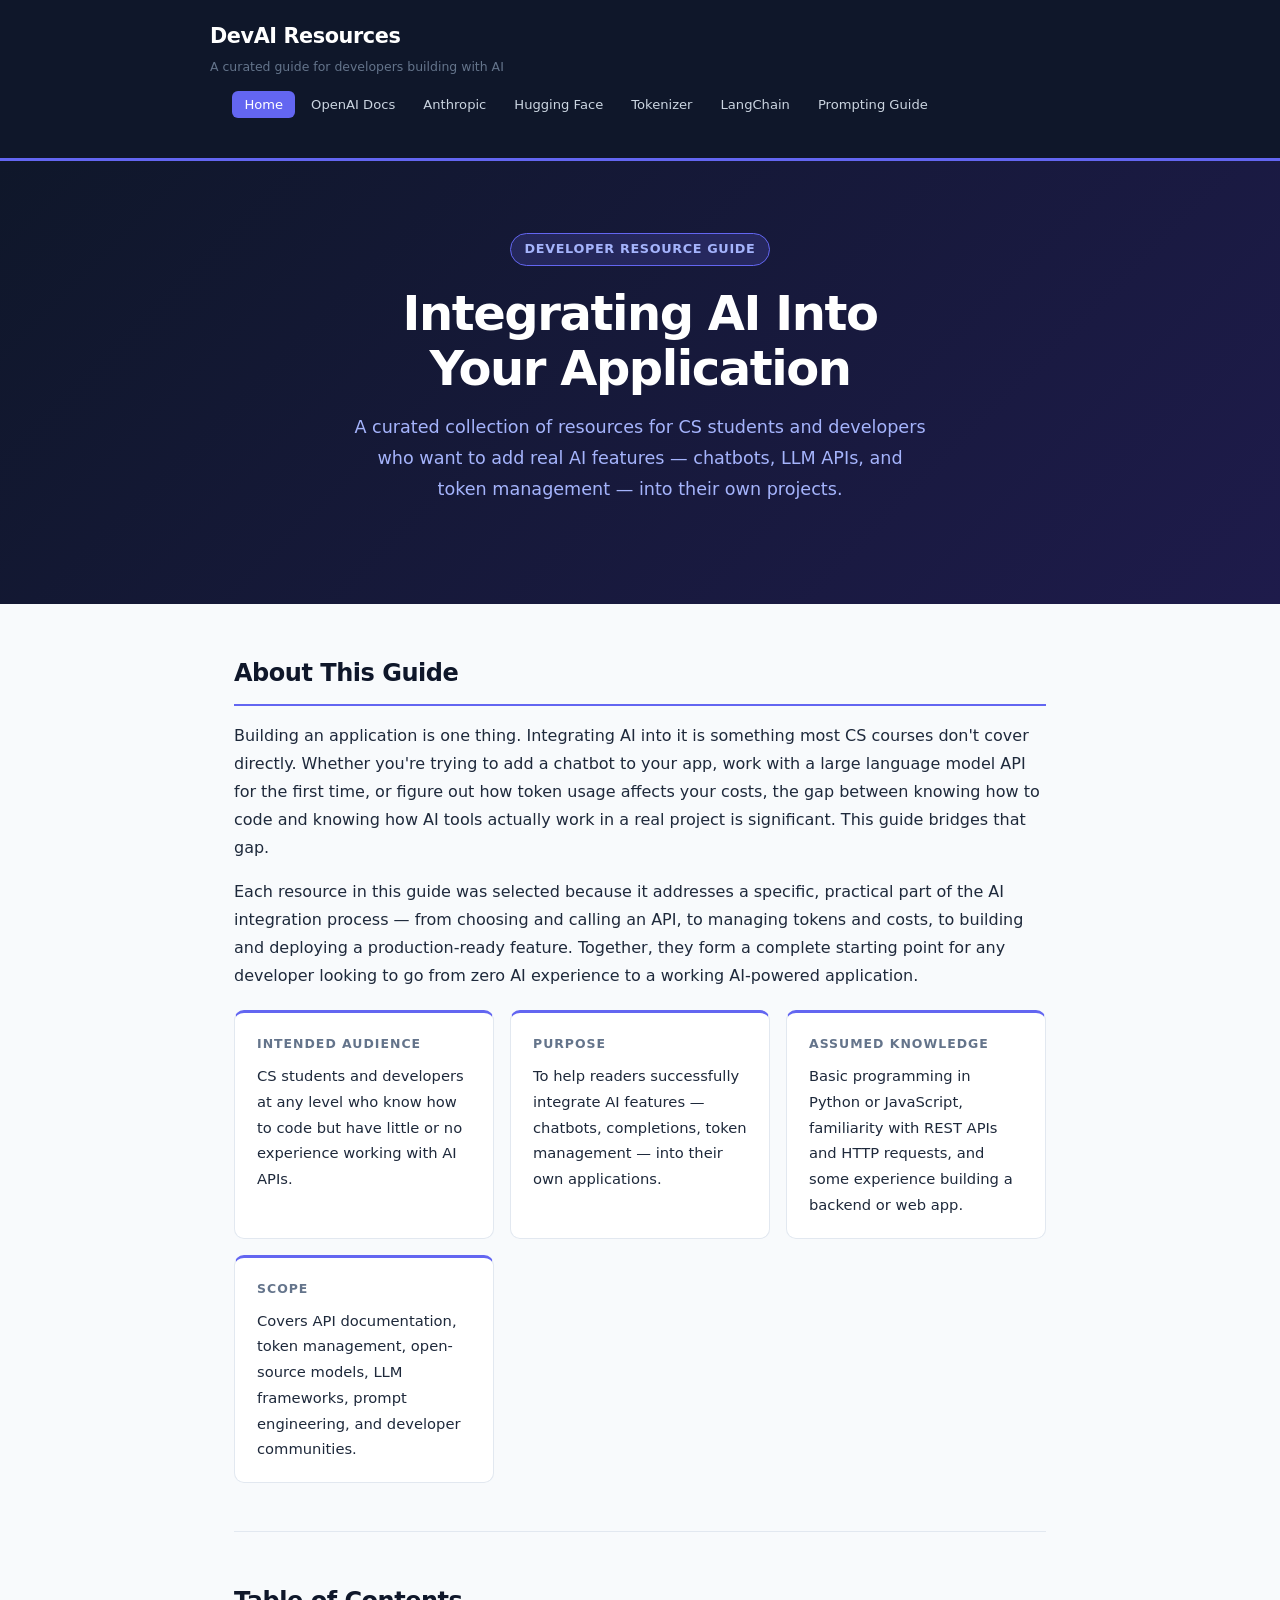
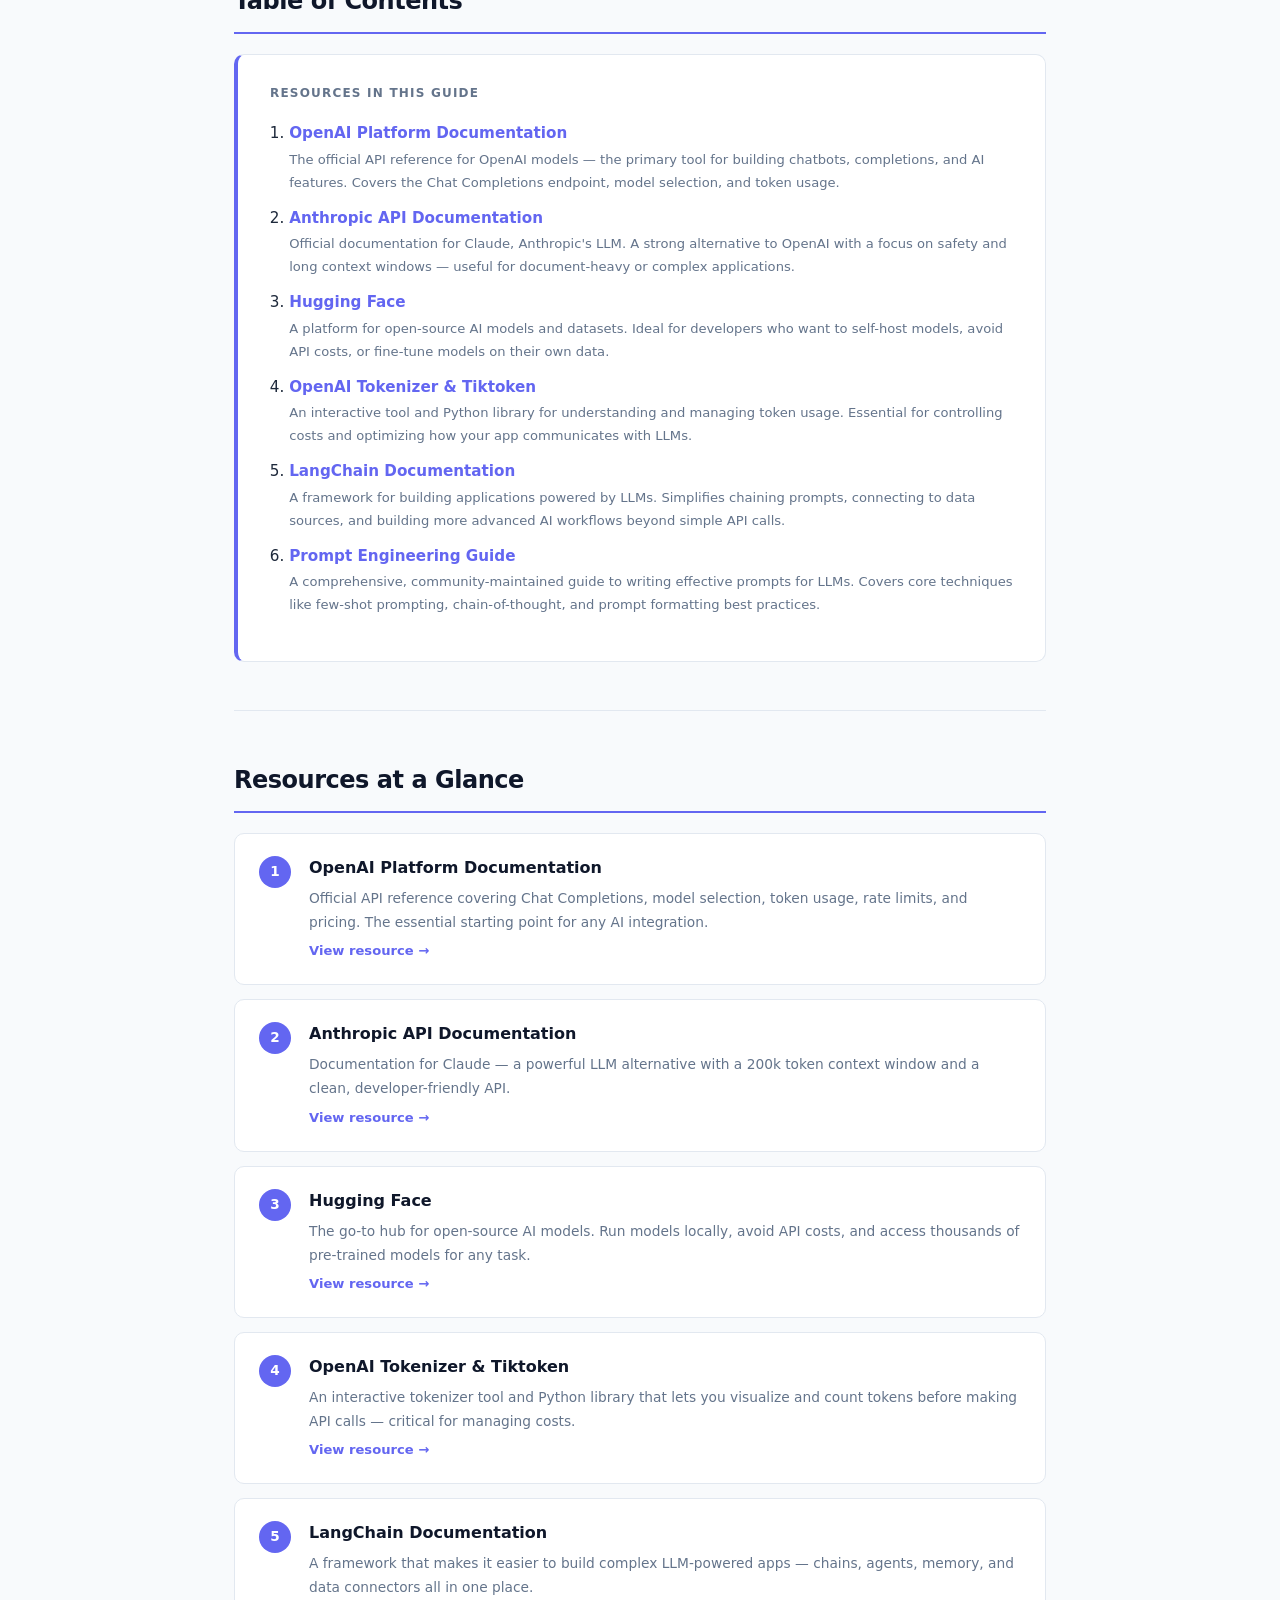
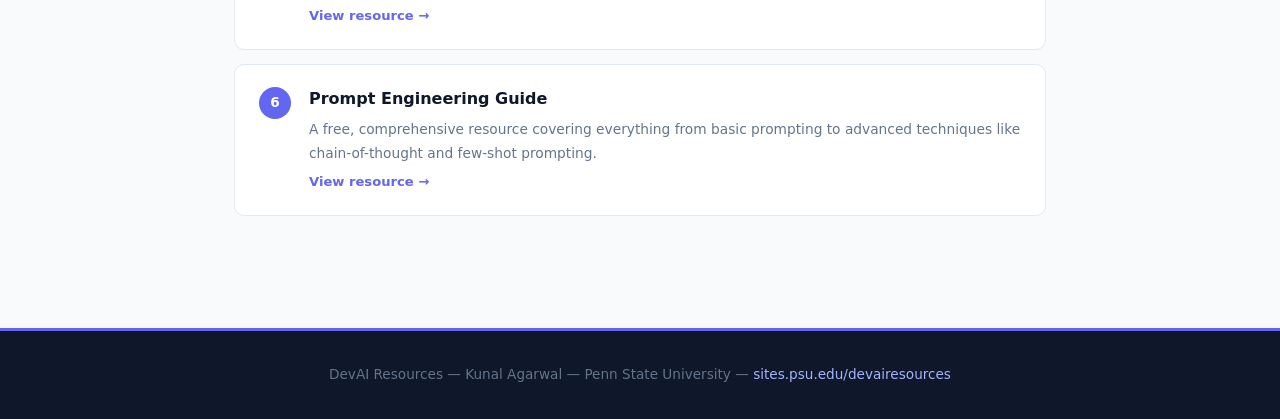
==== index.html @ 0d68c3fe "Add files via upload" ====
<!DOCTYPE html>
<html lang="en">
<head>
  <meta charset="UTF-8" />
  <meta name="viewport" content="width=device-width, initial-scale=1.0" />
  <title>DevAI Resources — Integrating AI Into Your Application</title>
  <link rel="stylesheet" href="style.css" />
</head>
<body>

  <!-- HEADER -->
  <header class="site-header">
    <div class="header-inner">
      <div>
        <div class="site-title"><a href="index.html">DevAI Resources</a></div>
        <div class="site-tagline">A curated guide for developers building with AI</div>
      </div>
      <nav class="main-nav">
        <ul>
          <li><a href="index.html" class="active">Home</a></li>
          <li><a href="openai-docs.html">OpenAI Docs</a></li>
          <li><a href="anthropic.html">Anthropic</a></li>
          <li><a href="huggingface.html">Hugging Face</a></li>
          <li><a href="tokenizer.html">Tokenizer</a></li>
          <li><a href="langchain.html">LangChain</a></li>
          <li><a href="prompting-guide.html">Prompting Guide</a></li>
        </ul>
      </nav>
    </div>
  </header>

  <!-- HERO -->
  <section class="hero">
    <div class="hero-badge">Developer Resource Guide</div>
    <h1>Integrating AI Into<br>Your Application</h1>
    <p>A curated collection of resources for CS students and developers who want to add real AI features — chatbots, LLM APIs, and token management — into their own projects.</p>
  </section>

  <!-- MAIN CONTENT -->
  <main>
    <div class="container">

      <!-- ABOUT THE GUIDE -->
      <section class="content-section">
        <h2>About This Guide</h2>
        <p>
          Building an application is one thing. Integrating AI into it is something most CS courses don't cover directly.
          Whether you're trying to add a chatbot to your app, work with a large language model API for the first time,
          or figure out how token usage affects your costs, the gap between knowing how to code and knowing how AI tools
          actually work in a real project is significant. This guide bridges that gap.
        </p>
        <p>
          Each resource in this guide was selected because it addresses a specific, practical part of the AI integration
          process — from choosing and calling an API, to managing tokens and costs, to building and deploying a
          production-ready feature. Together, they form a complete starting point for any developer looking to go from
          zero AI experience to a working AI-powered application.
        </p>

        <div class="info-grid">
          <div class="info-card">
            <h3>Intended Audience</h3>
            <p>CS students and developers at any level who know how to code but have little or no experience working with AI APIs.</p>
          </div>
          <div class="info-card">
            <h3>Purpose</h3>
            <p>To help readers successfully integrate AI features — chatbots, completions, token management — into their own applications.</p>
          </div>
          <div class="info-card">
            <h3>Assumed Knowledge</h3>
            <p>Basic programming in Python or JavaScript, familiarity with REST APIs and HTTP requests, and some experience building a backend or web app.</p>
          </div>
          <div class="info-card">
            <h3>Scope</h3>
            <p>Covers API documentation, token management, open-source models, LLM frameworks, prompt engineering, and developer communities.</p>
          </div>
        </div>
      </section>

      <!-- TABLE OF CONTENTS -->
      <section class="content-section">
        <h2>Table of Contents</h2>
        <div class="toc">
          <div class="toc-label">Resources in this guide</div>
          <ol>
            <li>
              <a href="openai-docs.html">OpenAI Platform Documentation</a>
              <span>The official API reference for OpenAI models — the primary tool for building chatbots, completions, and AI features. Covers the Chat Completions endpoint, model selection, and token usage.</span>
            </li>
            <li>
              <a href="anthropic.html">Anthropic API Documentation</a>
              <span>Official documentation for Claude, Anthropic's LLM. A strong alternative to OpenAI with a focus on safety and long context windows — useful for document-heavy or complex applications.</span>
            </li>
            <li>
              <a href="huggingface.html">Hugging Face</a>
              <span>A platform for open-source AI models and datasets. Ideal for developers who want to self-host models, avoid API costs, or fine-tune models on their own data.</span>
            </li>
            <li>
              <a href="tokenizer.html">OpenAI Tokenizer &amp; Tiktoken</a>
              <span>An interactive tool and Python library for understanding and managing token usage. Essential for controlling costs and optimizing how your app communicates with LLMs.</span>
            </li>
            <li>
              <a href="langchain.html">LangChain Documentation</a>
              <span>A framework for building applications powered by LLMs. Simplifies chaining prompts, connecting to data sources, and building more advanced AI workflows beyond simple API calls.</span>
            </li>
            <li>
              <a href="prompting-guide.html">Prompt Engineering Guide</a>
              <span>A comprehensive, community-maintained guide to writing effective prompts for LLMs. Covers core techniques like few-shot prompting, chain-of-thought, and prompt formatting best practices.</span>
            </li>
          </ol>
        </div>
      </section>

      <!-- RESOURCE INDEX -->
      <section class="content-section">
        <h2>Resources at a Glance</h2>
        <div class="resource-list">

          <div class="resource-index-card">
            <div class="resource-number">1</div>
            <div>
              <h3>OpenAI Platform Documentation</h3>
              <p>Official API reference covering Chat Completions, model selection, token usage, rate limits, and pricing. The essential starting point for any AI integration.</p>
              <a class="card-link" href="openai-docs.html">View resource →</a>
            </div>
          </div>

          <div class="resource-index-card">
            <div class="resource-number">2</div>
            <div>
              <h3>Anthropic API Documentation</h3>
              <p>Documentation for Claude — a powerful LLM alternative with a 200k token context window and a clean, developer-friendly API.</p>
              <a class="card-link" href="anthropic.html">View resource →</a>
            </div>
          </div>

          <div class="resource-index-card">
            <div class="resource-number">3</div>
            <div>
              <h3>Hugging Face</h3>
              <p>The go-to hub for open-source AI models. Run models locally, avoid API costs, and access thousands of pre-trained models for any task.</p>
              <a class="card-link" href="huggingface.html">View resource →</a>
            </div>
          </div>

          <div class="resource-index-card">
            <div class="resource-number">4</div>
            <div>
              <h3>OpenAI Tokenizer &amp; Tiktoken</h3>
              <p>An interactive tokenizer tool and Python library that lets you visualize and count tokens before making API calls — critical for managing costs.</p>
              <a class="card-link" href="tokenizer.html">View resource →</a>
            </div>
          </div>

          <div class="resource-index-card">
            <div class="resource-number">5</div>
            <div>
              <h3>LangChain Documentation</h3>
              <p>A framework that makes it easier to build complex LLM-powered apps — chains, agents, memory, and data connectors all in one place.</p>
              <a class="card-link" href="langchain.html">View resource →</a>
            </div>
          </div>

          <div class="resource-index-card">
            <div class="resource-number">6</div>
            <div>
              <h3>Prompt Engineering Guide</h3>
              <p>A free, comprehensive resource covering everything from basic prompting to advanced techniques like chain-of-thought and few-shot prompting.</p>
              <a class="card-link" href="prompting-guide.html">View resource →</a>
            </div>
          </div>

        </div>
      </section>

    </div>
  </main>

  <!-- FOOTER -->
  <footer class="site-footer">
    <p>DevAI Resources &mdash; Kunal Agarwal &mdash; Penn State University &mdash; <a href="https://sites.psu.edu/devairesources">sites.psu.edu/devairesources</a></p>
  </footer>

</body>
</html>
---- style.css ----
/* ============================================
   DevAI Resources — Main Stylesheet
   GitHub Pages: link this in each HTML file
   WordPress: paste into Appearance > Additional CSS
   ============================================ */

:root {
  --dark:    #0f172a;
  --mid:     #1e293b;
  --accent:  #6366f1;
  --accent2: #a5b4fc;
  --light:   #f8fafc;
  --white:   #ffffff;
  --text:    #1e293b;
  --muted:   #64748b;
  --border:  #e2e8f0;
  --radius:  10px;
  --font:    'Inter', 'Segoe UI', system-ui, sans-serif;
  --max-w:   860px;
}

*, *::before, *::after { box-sizing: border-box; margin: 0; padding: 0; }

body {
  font-family: var(--font);
  background: var(--light);
  color: var(--text);
  line-height: 1.75;
  font-size: 16px;
}

a { color: var(--accent); text-decoration: none; }
a:hover { text-decoration: underline; }

/* ── HEADER ── */
.site-header {
  background: var(--dark);
  border-bottom: 3px solid var(--accent);
  padding: 0 24px;
}

.header-inner {
  max-width: var(--max-w);
  margin: 0 auto;
  display: flex;
  align-items: center;
  justify-content: space-between;
  padding: 18px 0;
  flex-wrap: wrap;
  gap: 12px;
}

.site-title {
  font-size: 1.3rem;
  font-weight: 800;
  color: #fff;
  letter-spacing: -0.02em;
}

.site-title a { color: #fff; }
.site-title a:hover { color: var(--accent2); text-decoration: none; }

.site-tagline {
  font-size: 0.78rem;
  color: var(--muted);
  margin-top: 2px;
}

.main-nav ul {
  list-style: none;
  display: flex;
  flex-wrap: wrap;
  gap: 4px;
}

.main-nav a {
  color: #cbd5e1;
  font-size: 0.82rem;
  font-weight: 500;
  padding: 6px 12px;
  border-radius: 6px;
  transition: background 0.2s, color 0.2s;
}

.main-nav a:hover,
.main-nav a.active {
  background: var(--accent);
  color: #fff;
  text-decoration: none;
}

/* ── HERO ── */
.hero {
  background: linear-gradient(135deg, var(--dark) 0%, #1e1b4b 100%);
  padding: 72px 24px;
  text-align: center;
}

.hero h1 {
  font-size: clamp(1.9rem, 5vw, 3rem);
  font-weight: 800;
  color: #fff;
  letter-spacing: -0.03em;
  line-height: 1.15;
  margin-bottom: 16px;
}

.hero p {
  color: var(--accent2);
  font-size: 1.1rem;
  max-width: 580px;
  margin: 0 auto 28px;
}

.hero-badge {
  display: inline-block;
  background: rgba(99,102,241,0.2);
  color: var(--accent2);
  border: 1px solid var(--accent);
  border-radius: 20px;
  padding: 4px 14px;
  font-size: 0.8rem;
  font-weight: 600;
  letter-spacing: 0.05em;
  text-transform: uppercase;
  margin-bottom: 20px;
}

/* ── MAIN CONTENT ── */
.container {
  max-width: var(--max-w);
  margin: 0 auto;
  padding: 0 24px;
}

.content-section {
  padding: 48px 0;
  border-bottom: 1px solid var(--border);
}

.content-section:last-child { border-bottom: none; }

h2 {
  font-size: 1.5rem;
  font-weight: 700;
  color: var(--dark);
  letter-spacing: -0.02em;
  margin-bottom: 16px;
  padding-bottom: 10px;
  border-bottom: 2px solid var(--accent);
}

h3 {
  font-size: 1.1rem;
  font-weight: 700;
  color: var(--accent);
  margin: 24px 0 8px;
}

p { margin-bottom: 1em; }

ul, ol {
  padding-left: 1.4em;
  margin-bottom: 1em;
}

li { margin-bottom: 6px; }

/* ── INFO CARDS (audience, scope, etc.) ── */
.info-grid {
  display: grid;
  grid-template-columns: repeat(auto-fit, minmax(240px, 1fr));
  gap: 16px;
  margin-top: 20px;
}

.info-card {
  background: var(--white);
  border: 1px solid var(--border);
  border-top: 3px solid var(--accent);
  border-radius: var(--radius);
  padding: 20px 22px;
}

.info-card h3 {
  font-size: 0.78rem;
  text-transform: uppercase;
  letter-spacing: 0.08em;
  color: var(--muted);
  margin: 0 0 8px;
}

.info-card p { font-size: 0.92rem; margin: 0; }

/* ── TABLE OF CONTENTS ── */
.toc {
  background: var(--white);
  border: 1px solid var(--border);
  border-left: 4px solid var(--accent);
  border-radius: var(--radius);
  padding: 28px 32px;
  margin-top: 20px;
}

.toc-label {
  font-size: 0.75rem;
  text-transform: uppercase;
  letter-spacing: 0.1em;
  color: var(--muted);
  font-weight: 600;
  margin-bottom: 16px;
}

.toc ol {
  list-style: decimal;
  padding-left: 1.2em;
}

.toc li {
  font-size: 0.95rem;
  margin-bottom: 10px;
}

.toc li a {
  font-weight: 600;
  color: var(--accent);
}

.toc li span {
  display: block;
  font-size: 0.82rem;
  color: var(--muted);
  margin-top: 2px;
}

/* ── RESOURCE CARD (resource pages) ── */
.resource-header {
  background: var(--white);
  border: 1px solid var(--border);
  border-top: 4px solid var(--accent);
  border-radius: var(--radius);
  padding: 28px 32px;
  margin: 32px 0 28px;
}

.resource-meta {
  display: flex;
  flex-wrap: wrap;
  gap: 12px;
  margin-bottom: 16px;
}

.resource-tag {
  background: #eef2ff;
  color: var(--accent);
  font-size: 0.78rem;
  font-weight: 600;
  padding: 4px 10px;
  border-radius: 20px;
  text-transform: uppercase;
  letter-spacing: 0.05em;
}

.resource-title {
  font-size: 1.6rem;
  font-weight: 800;
  color: var(--dark);
  letter-spacing: -0.02em;
  margin-bottom: 8px;
}

.resource-url {
  font-size: 0.88rem;
  color: var(--muted);
  margin-bottom: 0;
}

.resource-url a { color: var(--accent); font-weight: 500; }

/* ── ABSTRACT SECTIONS ── */
.abstract-section {
  background: var(--white);
  border: 1px solid var(--border);
  border-left: 4px solid var(--accent);
  border-radius: var(--radius);
  padding: 24px 28px;
  margin-bottom: 20px;
}

.abstract-section h3 {
  font-size: 0.75rem;
  text-transform: uppercase;
  letter-spacing: 0.1em;
  color: var(--muted);
  font-weight: 700;
  margin: 0 0 12px;
}

.abstract-section p { font-size: 0.95rem; margin-bottom: 0.8em; }
.abstract-section p:last-child { margin-bottom: 0; }

/* ── TIPS BOX ── */
.tips-box {
  background: #eef2ff;
  border: 1px solid #c7d2fe;
  border-radius: var(--radius);
  padding: 22px 28px;
  margin-bottom: 20px;
}

.tips-box h3 {
  font-size: 0.75rem;
  text-transform: uppercase;
  letter-spacing: 0.1em;
  color: var(--accent);
  font-weight: 700;
  margin: 0 0 12px;
}

.tips-box ul { padding-left: 1.2em; margin: 0; }
.tips-box li { font-size: 0.92rem; margin-bottom: 8px; }
.tips-box li:last-child { margin-bottom: 0; }

/* ── RESOURCE INDEX CARDS (on landing page) ── */
.resource-list {
  display: grid;
  gap: 14px;
  margin-top: 20px;
}

.resource-index-card {
  background: var(--white);
  border: 1px solid var(--border);
  border-radius: var(--radius);
  padding: 20px 24px;
  display: flex;
  align-items: flex-start;
  gap: 18px;
  transition: box-shadow 0.2s, transform 0.2s;
}

.resource-index-card:hover {
  box-shadow: 0 4px 16px rgba(99,102,241,0.12);
  transform: translateY(-2px);
}

.resource-number {
  background: var(--accent);
  color: #fff;
  font-size: 0.85rem;
  font-weight: 700;
  min-width: 32px;
  height: 32px;
  border-radius: 50%;
  display: flex;
  align-items: center;
  justify-content: center;
  flex-shrink: 0;
  margin-top: 2px;
}

.resource-index-card h3 {
  font-size: 1rem;
  color: var(--dark);
  margin: 0 0 4px;
}

.resource-index-card p {
  font-size: 0.86rem;
  color: var(--muted);
  margin: 0;
}

.resource-index-card a.card-link {
  font-size: 0.82rem;
  font-weight: 600;
  color: var(--accent);
  margin-top: 6px;
  display: inline-block;
}

/* ── FOOTER ── */
.site-footer {
  background: var(--dark);
  border-top: 3px solid var(--accent);
  margin-top: 64px;
  padding: 32px 24px;
  text-align: center;
}

.site-footer p {
  color: #64748b;
  font-size: 0.85rem;
  margin: 0;
}

.site-footer a { color: var(--accent2); }

/* ── RESPONSIVE ── */
@media (max-width: 640px) {
  .hero { padding: 48px 20px; }
  .header-inner { flex-direction: column; align-items: flex-start; }
  .resource-header { padding: 20px; }
  .abstract-section { padding: 18px 20px; }
  .toc { padding: 20px; }
}
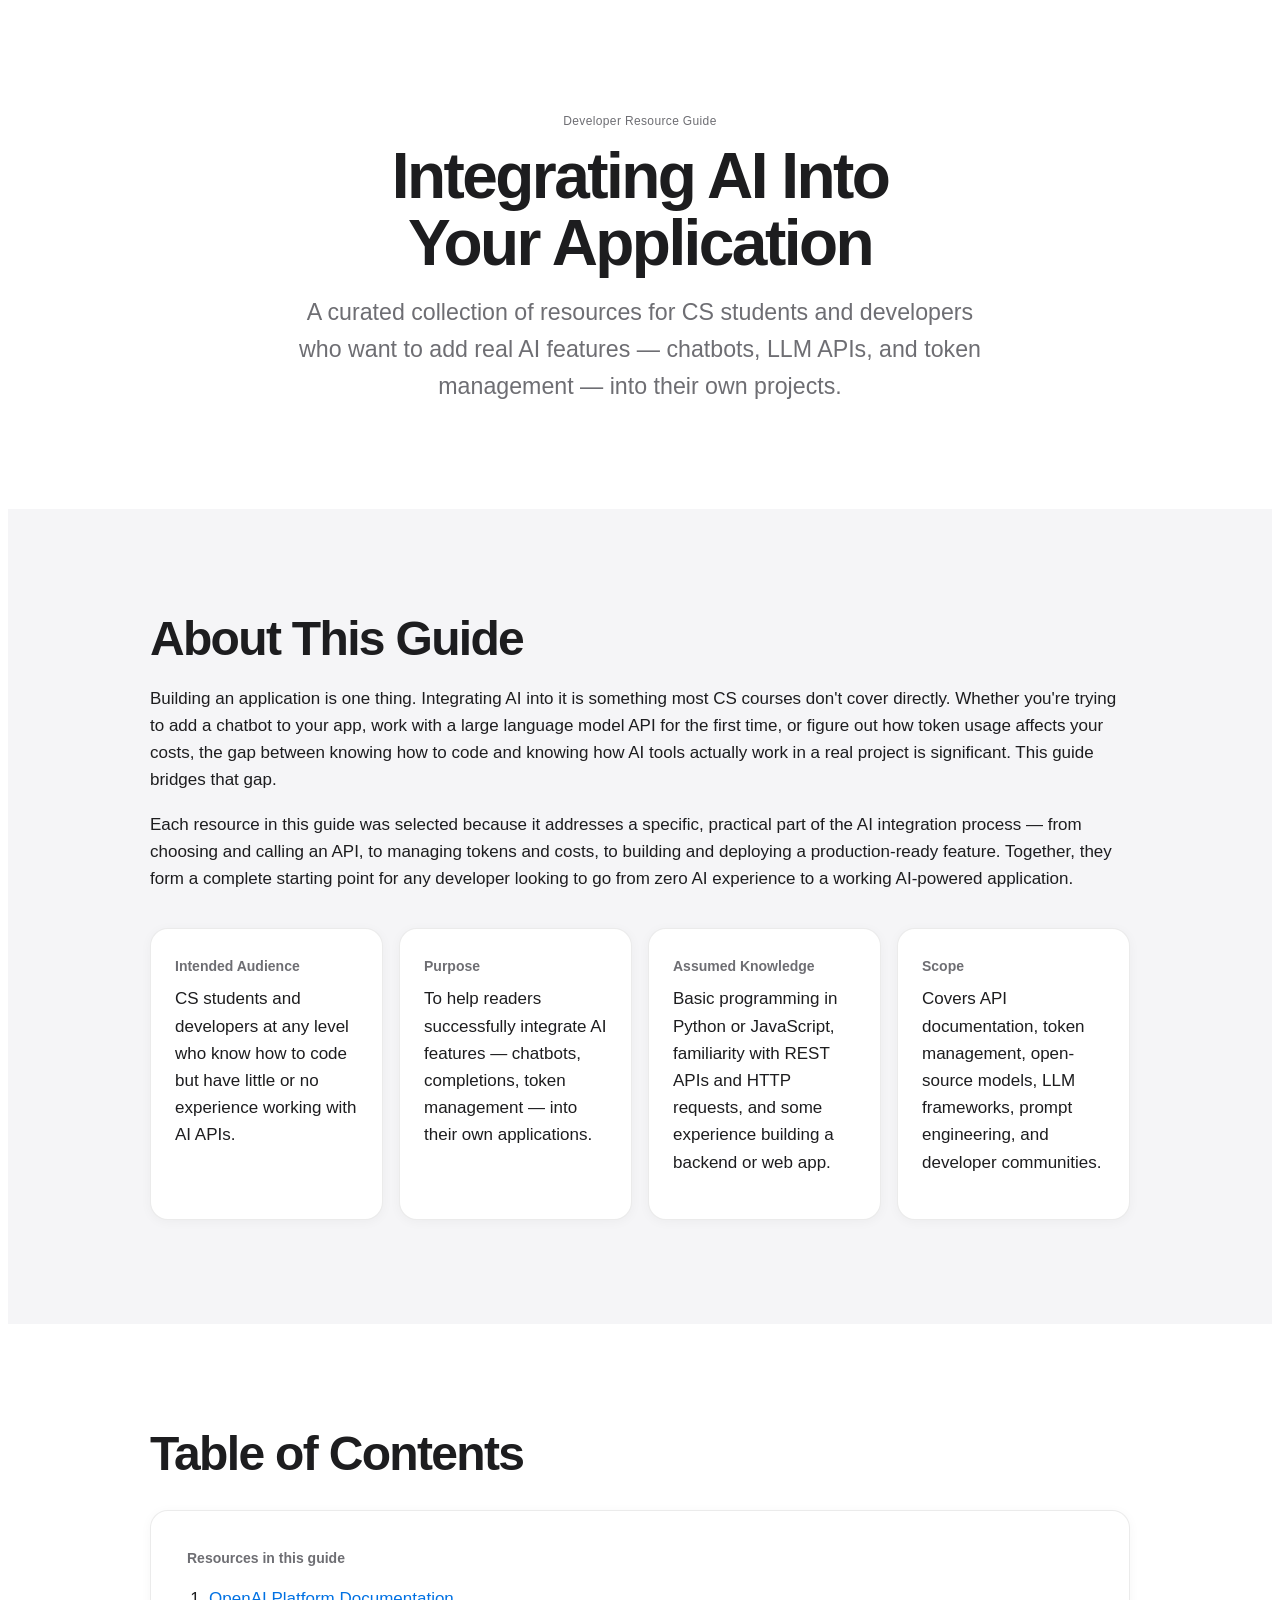
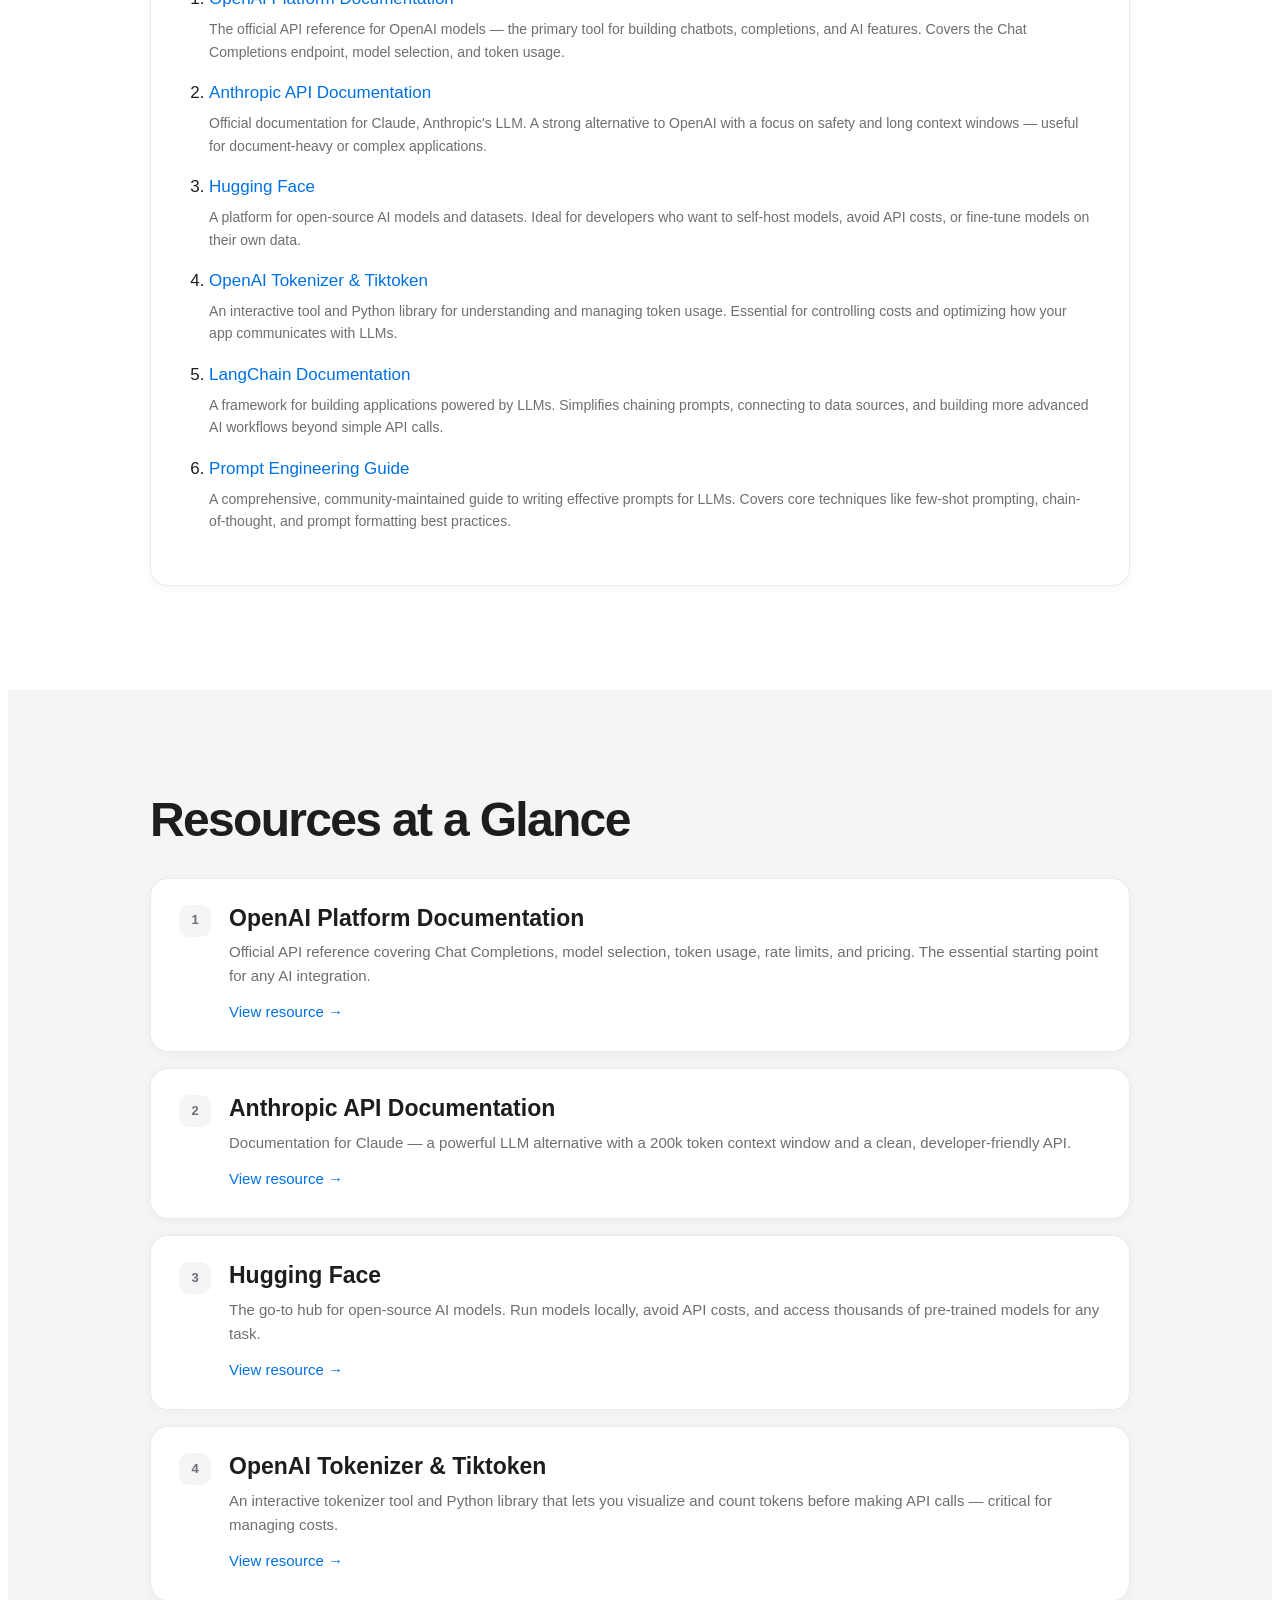
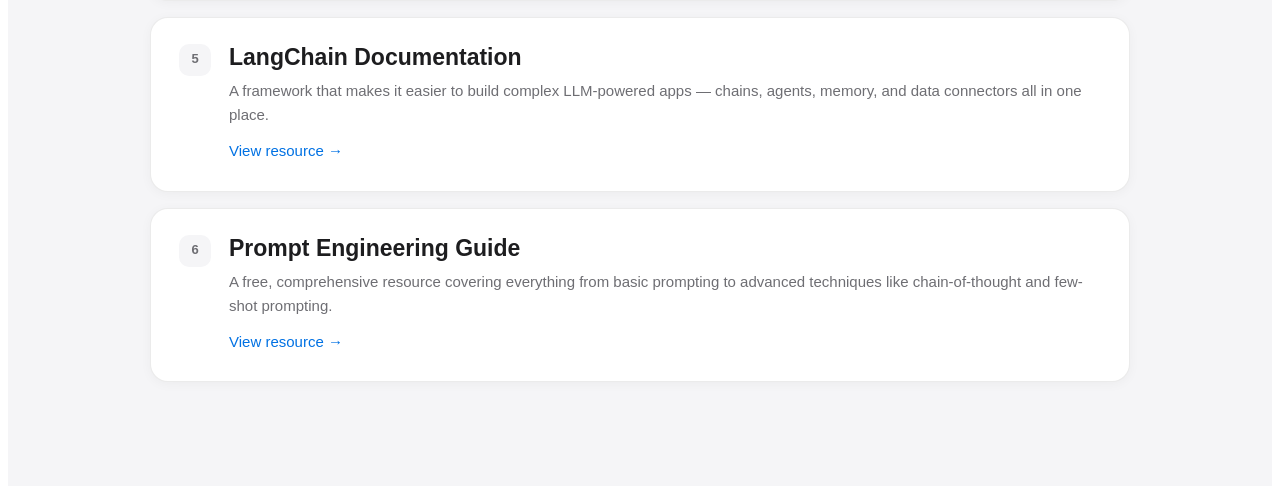
==== commit 6ac408b3: "Adapt site markup and CSS for WordPress content rendering. Remove custom header/footer blocks from a" ====
--- a/index.html
+++ b/index.html
@@ -8,41 +8,21 @@
 </head>
 <body>
 
-  <!-- HEADER -->
-  <header class="site-header">
-    <div class="header-inner">
-      <div>
-        <div class="site-title"><a href="index.html">DevAI Resources</a></div>
-        <div class="site-tagline">A curated guide for developers building with AI</div>
-      </div>
-      <nav class="main-nav">
-        <ul>
-          <li><a href="index.html" class="active">Home</a></li>
-          <li><a href="openai-docs.html">OpenAI Docs</a></li>
-          <li><a href="anthropic.html">Anthropic</a></li>
-          <li><a href="huggingface.html">Hugging Face</a></li>
-          <li><a href="tokenizer.html">Tokenizer</a></li>
-          <li><a href="langchain.html">LangChain</a></li>
-          <li><a href="prompting-guide.html">Prompting Guide</a></li>
-        </ul>
-      </nav>
+  
+
+  
+
+  <main class="page-main">
+<section class="band band--white hero" aria-label="Hero">
+    <div class="layout-constrain">
+      <p class="hero__eyebrow">Developer Resource Guide</p>
+      <h1 class="hero__headline">Integrating AI Into<br>Your Application</h1>
+      <p class="hero__subhead">A curated collection of resources for CS students and developers who want to add real AI features — chatbots, LLM APIs, and token management — into their own projects.</p>
     </div>
-  </header>
-
-  <!-- HERO -->
-  <section class="hero">
-    <div class="hero-badge">Developer Resource Guide</div>
-    <h1>Integrating AI Into<br>Your Application</h1>
-    <p>A curated collection of resources for CS students and developers who want to add real AI features — chatbots, LLM APIs, and token management — into their own projects.</p>
   </section>
-
-  <!-- MAIN CONTENT -->
-  <main>
-    <div class="container">
-
-      <!-- ABOUT THE GUIDE -->
-      <section class="content-section">
-        <h2>About This Guide</h2>
+    <section class="band band--tint">
+      <div class="layout-constrain">
+        <h2 class="section-headline">About This Guide</h2>
         <p>
           Building an application is one thing. Integrating AI into it is something most CS courses don't cover directly.
           Whether you're trying to add a chatbot to your app, work with a large language model API for the first time,
@@ -56,129 +36,127 @@
           zero AI experience to a working AI-powered application.
         </p>
 
-        <div class="info-grid">
-          <div class="info-card">
-            <h3>Intended Audience</h3>
+        <div class="pillar-grid">
+          <div class="pillar-card">
+            <h3 class="pillar-card__label">Intended Audience</h3>
             <p>CS students and developers at any level who know how to code but have little or no experience working with AI APIs.</p>
           </div>
-          <div class="info-card">
-            <h3>Purpose</h3>
+          <div class="pillar-card">
+            <h3 class="pillar-card__label">Purpose</h3>
             <p>To help readers successfully integrate AI features — chatbots, completions, token management — into their own applications.</p>
           </div>
-          <div class="info-card">
-            <h3>Assumed Knowledge</h3>
+          <div class="pillar-card">
+            <h3 class="pillar-card__label">Assumed Knowledge</h3>
             <p>Basic programming in Python or JavaScript, familiarity with REST APIs and HTTP requests, and some experience building a backend or web app.</p>
           </div>
-          <div class="info-card">
-            <h3>Scope</h3>
+          <div class="pillar-card">
+            <h3 class="pillar-card__label">Scope</h3>
             <p>Covers API documentation, token management, open-source models, LLM frameworks, prompt engineering, and developer communities.</p>
           </div>
         </div>
-      </section>
+      </div>
+    </section>
 
-      <!-- TABLE OF CONTENTS -->
-      <section class="content-section">
-        <h2>Table of Contents</h2>
-        <div class="toc">
-          <div class="toc-label">Resources in this guide</div>
-          <ol>
+    <section class="band band--white">
+      <div class="layout-constrain">
+        <h2 class="section-headline">Table of Contents</h2>
+        <div class="toc-panel">
+          <div class="toc-panel__label">Resources in this guide</div>
+          <ol class="toc-panel__list">
             <li>
               <a href="openai-docs.html">OpenAI Platform Documentation</a>
-              <span>The official API reference for OpenAI models — the primary tool for building chatbots, completions, and AI features. Covers the Chat Completions endpoint, model selection, and token usage.</span>
+              <span class="toc-panel__summary">The official API reference for OpenAI models — the primary tool for building chatbots, completions, and AI features. Covers the Chat Completions endpoint, model selection, and token usage.</span>
             </li>
             <li>
               <a href="anthropic.html">Anthropic API Documentation</a>
-              <span>Official documentation for Claude, Anthropic's LLM. A strong alternative to OpenAI with a focus on safety and long context windows — useful for document-heavy or complex applications.</span>
+              <span class="toc-panel__summary">Official documentation for Claude, Anthropic's LLM. A strong alternative to OpenAI with a focus on safety and long context windows — useful for document-heavy or complex applications.</span>
             </li>
             <li>
               <a href="huggingface.html">Hugging Face</a>
-              <span>A platform for open-source AI models and datasets. Ideal for developers who want to self-host models, avoid API costs, or fine-tune models on their own data.</span>
+              <span class="toc-panel__summary">A platform for open-source AI models and datasets. Ideal for developers who want to self-host models, avoid API costs, or fine-tune models on their own data.</span>
             </li>
             <li>
               <a href="tokenizer.html">OpenAI Tokenizer &amp; Tiktoken</a>
-              <span>An interactive tool and Python library for understanding and managing token usage. Essential for controlling costs and optimizing how your app communicates with LLMs.</span>
+              <span class="toc-panel__summary">An interactive tool and Python library for understanding and managing token usage. Essential for controlling costs and optimizing how your app communicates with LLMs.</span>
             </li>
             <li>
               <a href="langchain.html">LangChain Documentation</a>
-              <span>A framework for building applications powered by LLMs. Simplifies chaining prompts, connecting to data sources, and building more advanced AI workflows beyond simple API calls.</span>
+              <span class="toc-panel__summary">A framework for building applications powered by LLMs. Simplifies chaining prompts, connecting to data sources, and building more advanced AI workflows beyond simple API calls.</span>
             </li>
             <li>
               <a href="prompting-guide.html">Prompt Engineering Guide</a>
-              <span>A comprehensive, community-maintained guide to writing effective prompts for LLMs. Covers core techniques like few-shot prompting, chain-of-thought, and prompt formatting best practices.</span>
+              <span class="toc-panel__summary">A comprehensive, community-maintained guide to writing effective prompts for LLMs. Covers core techniques like few-shot prompting, chain-of-thought, and prompt formatting best practices.</span>
             </li>
           </ol>
         </div>
-      </section>
+      </div>
+    </section>
 
-      <!-- RESOURCE INDEX -->
-      <section class="content-section">
-        <h2>Resources at a Glance</h2>
-        <div class="resource-list">
+    <section class="band band--tint">
+      <div class="layout-constrain">
+        <h2 class="section-headline">Resources at a Glance</h2>
+        <div class="resource-deck">
 
-          <div class="resource-index-card">
-            <div class="resource-number">1</div>
-            <div>
-              <h3>OpenAI Platform Documentation</h3>
-              <p>Official API reference covering Chat Completions, model selection, token usage, rate limits, and pricing. The essential starting point for any AI integration.</p>
-              <a class="card-link" href="openai-docs.html">View resource →</a>
+          <article class="resource-card">
+            <div class="resource-card__index" aria-hidden="true">1</div>
+            <div class="resource-card__body">
+              <h3 class="resource-card__title">OpenAI Platform Documentation</h3>
+              <p class="resource-card__blurb">Official API reference covering Chat Completions, model selection, token usage, rate limits, and pricing. The essential starting point for any AI integration.</p>
+              <a class="resource-card__link" href="openai-docs.html">View resource →</a>
             </div>
-          </div>
+          </article>
 
-          <div class="resource-index-card">
-            <div class="resource-number">2</div>
-            <div>
-              <h3>Anthropic API Documentation</h3>
-              <p>Documentation for Claude — a powerful LLM alternative with a 200k token context window and a clean, developer-friendly API.</p>
-              <a class="card-link" href="anthropic.html">View resource →</a>
+          <article class="resource-card">
+            <div class="resource-card__index" aria-hidden="true">2</div>
+            <div class="resource-card__body">
+              <h3 class="resource-card__title">Anthropic API Documentation</h3>
+              <p class="resource-card__blurb">Documentation for Claude — a powerful LLM alternative with a 200k token context window and a clean, developer-friendly API.</p>
+              <a class="resource-card__link" href="anthropic.html">View resource →</a>
             </div>
-          </div>
+          </article>
 
-          <div class="resource-index-card">
-            <div class="resource-number">3</div>
-            <div>
-              <h3>Hugging Face</h3>
-              <p>The go-to hub for open-source AI models. Run models locally, avoid API costs, and access thousands of pre-trained models for any task.</p>
-              <a class="card-link" href="huggingface.html">View resource →</a>
+          <article class="resource-card">
+            <div class="resource-card__index" aria-hidden="true">3</div>
+            <div class="resource-card__body">
+              <h3 class="resource-card__title">Hugging Face</h3>
+              <p class="resource-card__blurb">The go-to hub for open-source AI models. Run models locally, avoid API costs, and access thousands of pre-trained models for any task.</p>
+              <a class="resource-card__link" href="huggingface.html">View resource →</a>
             </div>
-          </div>
+          </article>
 
-          <div class="resource-index-card">
-            <div class="resource-number">4</div>
-            <div>
-              <h3>OpenAI Tokenizer &amp; Tiktoken</h3>
-              <p>An interactive tokenizer tool and Python library that lets you visualize and count tokens before making API calls — critical for managing costs.</p>
-              <a class="card-link" href="tokenizer.html">View resource →</a>
+          <article class="resource-card">
+            <div class="resource-card__index" aria-hidden="true">4</div>
+            <div class="resource-card__body">
+              <h3 class="resource-card__title">OpenAI Tokenizer &amp; Tiktoken</h3>
+              <p class="resource-card__blurb">An interactive tokenizer tool and Python library that lets you visualize and count tokens before making API calls — critical for managing costs.</p>
+              <a class="resource-card__link" href="tokenizer.html">View resource →</a>
             </div>
-          </div>
+          </article>
 
-          <div class="resource-index-card">
-            <div class="resource-number">5</div>
-            <div>
-              <h3>LangChain Documentation</h3>
-              <p>A framework that makes it easier to build complex LLM-powered apps — chains, agents, memory, and data connectors all in one place.</p>
-              <a class="card-link" href="langchain.html">View resource →</a>
+          <article class="resource-card">
+            <div class="resource-card__index" aria-hidden="true">5</div>
+            <div class="resource-card__body">
+              <h3 class="resource-card__title">LangChain Documentation</h3>
+              <p class="resource-card__blurb">A framework that makes it easier to build complex LLM-powered apps — chains, agents, memory, and data connectors all in one place.</p>
+              <a class="resource-card__link" href="langchain.html">View resource →</a>
             </div>
-          </div>
+          </article>
 
-          <div class="resource-index-card">
-            <div class="resource-number">6</div>
-            <div>
-              <h3>Prompt Engineering Guide</h3>
-              <p>A free, comprehensive resource covering everything from basic prompting to advanced techniques like chain-of-thought and few-shot prompting.</p>
-              <a class="card-link" href="prompting-guide.html">View resource →</a>
+          <article class="resource-card">
+            <div class="resource-card__index" aria-hidden="true">6</div>
+            <div class="resource-card__body">
+              <h3 class="resource-card__title">Prompt Engineering Guide</h3>
+              <p class="resource-card__blurb">A free, comprehensive resource covering everything from basic prompting to advanced techniques like chain-of-thought and few-shot prompting.</p>
+              <a class="resource-card__link" href="prompting-guide.html">View resource →</a>
             </div>
-          </div>
+          </article>
 
         </div>
-      </section>
-
-    </div>
+      </div>
+    </section>
   </main>
 
-  <!-- FOOTER -->
-  <footer class="site-footer">
-    <p>DevAI Resources &mdash; Kunal Agarwal &mdash; Penn State University &mdash; <a href="https://sites.psu.edu/devairesources">sites.psu.edu/devairesources</a></p>
-  </footer>
+  
 
 </body>
 </html>
--- a/style.css
+++ b/style.css
@@ -1,406 +1,349 @@
-/* ============================================
-   DevAI Resources — Main Stylesheet
-   GitHub Pages: link this in each HTML file
-   WordPress: paste into Appearance > Additional CSS
-   ============================================ */
+/* DevAI Resources — WordPress-safe Apple-inspired styles */
 
 :root {
-  --dark:    #0f172a;
-  --mid:     #1e293b;
-  --accent:  #6366f1;
-  --accent2: #a5b4fc;
-  --light:   #f8fafc;
-  --white:   #ffffff;
-  --text:    #1e293b;
-  --muted:   #64748b;
-  --border:  #e2e8f0;
-  --radius:  10px;
-  --font:    'Inter', 'Segoe UI', system-ui, sans-serif;
-  --max-w:   860px;
-}
-
-*, *::before, *::after { box-sizing: border-box; margin: 0; padding: 0; }
-
-body {
-  font-family: var(--font);
-  background: var(--light);
-  color: var(--text);
-  line-height: 1.75;
-  font-size: 16px;
-}
-
-a { color: var(--accent); text-decoration: none; }
-a:hover { text-decoration: underline; }
-
-/* ── HEADER ── */
-.site-header {
-  background: var(--dark);
-  border-bottom: 3px solid var(--accent);
-  padding: 0 24px;
-}
-
-.header-inner {
-  max-width: var(--max-w);
-  margin: 0 auto;
+  --devai-bg: #ffffff;
+  --devai-bg-alt: #f5f5f7;
+  --devai-text: #1d1d1f;
+  --devai-muted: #6e6e73;
+  --devai-link: #0071e3;
+  --devai-link-hover: #0077ed;
+  --devai-border: rgba(0, 0, 0, 0.08);
+  --devai-shadow: 0 2px 12px rgba(0, 0, 0, 0.04);
+  --devai-shadow-hover: 0 14px 36px rgba(0, 0, 0, 0.1);
+  --devai-radius: 18px;
+  --devai-max: 980px;
+}
+
+:where(.entry-content, .post-content) .page-main,
+.page-main {
+  font-family: -apple-system, BlinkMacSystemFont, "SF Pro Display", "SF Pro Text", "Segoe UI",
+    Roboto, "Helvetica Neue", Arial, sans-serif !important;
+  color: var(--devai-text) !important;
+  font-size: 17px !important;
+  line-height: 1.6 !important;
+  margin: 0 !important;
+}
+
+:where(.entry-content, .post-content) .page-main *,
+.page-main * {
+  box-sizing: border-box;
+}
+
+:where(.entry-content, .post-content) .page-main a,
+.page-main a {
+  color: var(--devai-link) !important;
+  text-decoration: none;
+}
+
+:where(.entry-content, .post-content) .page-main a:hover,
+.page-main a:hover {
+  color: var(--devai-link-hover) !important;
+  text-decoration: underline;
+}
+
+:where(.entry-content, .post-content) .page-main .band,
+.page-main .band {
+  width: 100%;
+  padding: clamp(5rem, 9vw, 6.5rem) clamp(1.25rem, 4vw, 2.5rem) !important;
+  margin: 0 !important;
+}
+
+:where(.entry-content, .post-content) .page-main .band--white,
+.page-main .band--white {
+  background: var(--devai-bg) !important;
+}
+
+:where(.entry-content, .post-content) .page-main .band--tint,
+.page-main .band--tint {
+  background: var(--devai-bg-alt) !important;
+}
+
+:where(.entry-content, .post-content) .page-main .band--tight-top,
+.page-main .band--tight-top {
+  padding-top: clamp(3rem, 6vw, 4rem) !important;
+}
+
+:where(.entry-content, .post-content) .page-main .layout-constrain,
+.page-main .layout-constrain {
+  max-width: var(--devai-max) !important;
+  margin: 0 auto !important;
+  width: 100%;
+}
+
+:where(.entry-content, .post-content) .page-main .hero,
+.page-main .hero {
+  text-align: center;
+}
+
+:where(.entry-content, .post-content) .page-main .hero__eyebrow,
+.page-main .hero__eyebrow {
+  font-size: 12px !important;
+  color: var(--devai-muted) !important;
+  letter-spacing: 0.03em;
+  margin: 0 0 12px !important;
+}
+
+:where(.entry-content, .post-content) .page-main .hero__headline,
+.page-main .hero__headline {
+  font-size: clamp(2.5rem, 7vw, 4rem) !important;
+  font-weight: 700 !important;
+  line-height: 1.05 !important;
+  letter-spacing: -0.04em !important;
+  margin: 0 0 16px !important;
+  color: var(--devai-text) !important;
+}
+
+:where(.entry-content, .post-content) .page-main .hero__subhead,
+.page-main .hero__subhead {
+  max-width: 700px !important;
+  margin: 0 auto !important;
+  color: var(--devai-muted) !important;
+  font-size: clamp(1.15rem, 2.4vw, 1.45rem) !important;
+}
+
+:where(.entry-content, .post-content) .page-main .section-headline,
+.page-main .section-headline {
+  font-size: clamp(2rem, 5vw, 3rem) !important;
+  font-weight: 700 !important;
+  line-height: 1.08 !important;
+  letter-spacing: -0.035em !important;
+  margin: 0 0 20px !important;
+  color: var(--devai-text) !important;
+}
+
+:where(.entry-content, .post-content) .page-main p,
+.page-main p {
+  margin: 0 0 1em !important;
+  color: var(--devai-text) !important;
+}
+
+:where(.entry-content, .post-content) .page-main .pillar-grid,
+.page-main .pillar-grid {
+  display: grid;
+  grid-template-columns: repeat(auto-fit, minmax(220px, 1fr));
+  gap: 16px;
+  margin-top: 36px !important;
+}
+
+:where(.entry-content, .post-content) .page-main .pillar-card,
+.page-main .pillar-card,
+:where(.entry-content, .post-content) .page-main .toc-panel,
+.page-main .toc-panel,
+:where(.entry-content, .post-content) .page-main .resource-card,
+.page-main .resource-card,
+:where(.entry-content, .post-content) .page-main .feature-panel,
+.page-main .feature-panel,
+:where(.entry-content, .post-content) .page-main .tips-panel,
+.page-main .tips-panel {
+  background: #fff !important;
+  border: 1px solid var(--devai-border) !important;
+  border-radius: var(--devai-radius) !important;
+  box-shadow: var(--devai-shadow) !important;
+}
+
+:where(.entry-content, .post-content) .page-main .pillar-card,
+.page-main .pillar-card {
+  padding: 26px 24px !important;
+}
+
+:where(.entry-content, .post-content) .page-main .pillar-card__label,
+.page-main .pillar-card__label {
+  font-size: 14px !important;
+  margin: 0 0 8px !important;
+  color: var(--devai-muted) !important;
+  font-weight: 600 !important;
+}
+
+:where(.entry-content, .post-content) .page-main .toc-panel,
+.page-main .toc-panel {
+  padding: 36px !important;
+  margin-top: 30px !important;
+}
+
+:where(.entry-content, .post-content) .page-main .toc-panel__label,
+.page-main .toc-panel__label {
+  font-size: 14px !important;
+  color: var(--devai-muted) !important;
+  margin-bottom: 16px !important;
+  font-weight: 600 !important;
+}
+
+:where(.entry-content, .post-content) .page-main .toc-panel__list,
+.page-main .toc-panel__list {
+  margin: 0 !important;
+  padding-left: 1.3em !important;
+}
+
+:where(.entry-content, .post-content) .page-main .toc-panel__list > li,
+.page-main .toc-panel__list > li {
+  margin-bottom: 16px !important;
+}
+
+:where(.entry-content, .post-content) .page-main .toc-panel__summary,
+.page-main .toc-panel__summary {
+  display: block;
+  margin-top: 6px !important;
+  color: var(--devai-muted) !important;
+  font-size: 14px !important;
+}
+
+:where(.entry-content, .post-content) .page-main .resource-deck,
+.page-main .resource-deck {
+  display: grid;
+  gap: 16px;
+  margin-top: 32px !important;
+}
+
+:where(.entry-content, .post-content) .page-main .resource-card,
+.page-main .resource-card {
   display: flex;
-  align-items: center;
-  justify-content: space-between;
-  padding: 18px 0;
-  flex-wrap: wrap;
-  gap: 12px;
-}
-
-.site-title {
-  font-size: 1.3rem;
-  font-weight: 800;
-  color: #fff;
-  letter-spacing: -0.02em;
-}
-
-.site-title a { color: #fff; }
-.site-title a:hover { color: var(--accent2); text-decoration: none; }
-
-.site-tagline {
-  font-size: 0.78rem;
-  color: var(--muted);
-  margin-top: 2px;
-}
-
-.main-nav ul {
-  list-style: none;
-  display: flex;
-  flex-wrap: wrap;
-  gap: 4px;
-}
-
-.main-nav a {
-  color: #cbd5e1;
-  font-size: 0.82rem;
-  font-weight: 500;
-  padding: 6px 12px;
-  border-radius: 6px;
-  transition: background 0.2s, color 0.2s;
-}
-
-.main-nav a:hover,
-.main-nav a.active {
-  background: var(--accent);
-  color: #fff;
-  text-decoration: none;
-}
-
-/* ── HERO ── */
-.hero {
-  background: linear-gradient(135deg, var(--dark) 0%, #1e1b4b 100%);
-  padding: 72px 24px;
-  text-align: center;
-}
-
-.hero h1 {
-  font-size: clamp(1.9rem, 5vw, 3rem);
-  font-weight: 800;
-  color: #fff;
-  letter-spacing: -0.03em;
-  line-height: 1.15;
-  margin-bottom: 16px;
-}
-
-.hero p {
-  color: var(--accent2);
-  font-size: 1.1rem;
-  max-width: 580px;
-  margin: 0 auto 28px;
-}
-
-.hero-badge {
-  display: inline-block;
-  background: rgba(99,102,241,0.2);
-  color: var(--accent2);
-  border: 1px solid var(--accent);
-  border-radius: 20px;
-  padding: 4px 14px;
-  font-size: 0.8rem;
-  font-weight: 600;
-  letter-spacing: 0.05em;
-  text-transform: uppercase;
-  margin-bottom: 20px;
-}
-
-/* ── MAIN CONTENT ── */
-.container {
-  max-width: var(--max-w);
-  margin: 0 auto;
-  padding: 0 24px;
-}
-
-.content-section {
-  padding: 48px 0;
-  border-bottom: 1px solid var(--border);
-}
-
-.content-section:last-child { border-bottom: none; }
-
-h2 {
-  font-size: 1.5rem;
-  font-weight: 700;
-  color: var(--dark);
-  letter-spacing: -0.02em;
-  margin-bottom: 16px;
-  padding-bottom: 10px;
-  border-bottom: 2px solid var(--accent);
-}
-
-h3 {
-  font-size: 1.1rem;
-  font-weight: 700;
-  color: var(--accent);
-  margin: 24px 0 8px;
-}
-
-p { margin-bottom: 1em; }
-
-ul, ol {
-  padding-left: 1.4em;
-  margin-bottom: 1em;
-}
-
-li { margin-bottom: 6px; }
-
-/* ── INFO CARDS (audience, scope, etc.) ── */
-.info-grid {
-  display: grid;
-  grid-template-columns: repeat(auto-fit, minmax(240px, 1fr));
-  gap: 16px;
-  margin-top: 20px;
-}
-
-.info-card {
-  background: var(--white);
-  border: 1px solid var(--border);
-  border-top: 3px solid var(--accent);
-  border-radius: var(--radius);
-  padding: 20px 22px;
-}
-
-.info-card h3 {
-  font-size: 0.78rem;
-  text-transform: uppercase;
-  letter-spacing: 0.08em;
-  color: var(--muted);
-  margin: 0 0 8px;
-}
-
-.info-card p { font-size: 0.92rem; margin: 0; }
-
-/* ── TABLE OF CONTENTS ── */
-.toc {
-  background: var(--white);
-  border: 1px solid var(--border);
-  border-left: 4px solid var(--accent);
-  border-radius: var(--radius);
-  padding: 28px 32px;
-  margin-top: 20px;
-}
-
-.toc-label {
-  font-size: 0.75rem;
-  text-transform: uppercase;
-  letter-spacing: 0.1em;
-  color: var(--muted);
-  font-weight: 600;
-  margin-bottom: 16px;
-}
-
-.toc ol {
-  list-style: decimal;
-  padding-left: 1.2em;
-}
-
-.toc li {
-  font-size: 0.95rem;
-  margin-bottom: 10px;
-}
-
-.toc li a {
-  font-weight: 600;
-  color: var(--accent);
-}
-
-.toc li span {
-  display: block;
-  font-size: 0.82rem;
-  color: var(--muted);
-  margin-top: 2px;
-}
-
-/* ── RESOURCE CARD (resource pages) ── */
-.resource-header {
-  background: var(--white);
-  border: 1px solid var(--border);
-  border-top: 4px solid var(--accent);
-  border-radius: var(--radius);
-  padding: 28px 32px;
-  margin: 32px 0 28px;
-}
-
-.resource-meta {
-  display: flex;
-  flex-wrap: wrap;
-  gap: 12px;
-  margin-bottom: 16px;
-}
-
-.resource-tag {
-  background: #eef2ff;
-  color: var(--accent);
-  font-size: 0.78rem;
-  font-weight: 600;
-  padding: 4px 10px;
-  border-radius: 20px;
-  text-transform: uppercase;
-  letter-spacing: 0.05em;
-}
-
-.resource-title {
-  font-size: 1.6rem;
-  font-weight: 800;
-  color: var(--dark);
-  letter-spacing: -0.02em;
-  margin-bottom: 8px;
-}
-
-.resource-url {
-  font-size: 0.88rem;
-  color: var(--muted);
-  margin-bottom: 0;
-}
-
-.resource-url a { color: var(--accent); font-weight: 500; }
-
-/* ── ABSTRACT SECTIONS ── */
-.abstract-section {
-  background: var(--white);
-  border: 1px solid var(--border);
-  border-left: 4px solid var(--accent);
-  border-radius: var(--radius);
-  padding: 24px 28px;
-  margin-bottom: 20px;
-}
-
-.abstract-section h3 {
-  font-size: 0.75rem;
-  text-transform: uppercase;
-  letter-spacing: 0.1em;
-  color: var(--muted);
-  font-weight: 700;
-  margin: 0 0 12px;
-}
-
-.abstract-section p { font-size: 0.95rem; margin-bottom: 0.8em; }
-.abstract-section p:last-child { margin-bottom: 0; }
-
-/* ── TIPS BOX ── */
-.tips-box {
-  background: #eef2ff;
-  border: 1px solid #c7d2fe;
-  border-radius: var(--radius);
-  padding: 22px 28px;
-  margin-bottom: 20px;
-}
-
-.tips-box h3 {
-  font-size: 0.75rem;
-  text-transform: uppercase;
-  letter-spacing: 0.1em;
-  color: var(--accent);
-  font-weight: 700;
-  margin: 0 0 12px;
-}
-
-.tips-box ul { padding-left: 1.2em; margin: 0; }
-.tips-box li { font-size: 0.92rem; margin-bottom: 8px; }
-.tips-box li:last-child { margin-bottom: 0; }
-
-/* ── RESOURCE INDEX CARDS (on landing page) ── */
-.resource-list {
-  display: grid;
-  gap: 14px;
-  margin-top: 20px;
-}
-
-.resource-index-card {
-  background: var(--white);
-  border: 1px solid var(--border);
-  border-radius: var(--radius);
-  padding: 20px 24px;
-  display: flex;
+  gap: 18px;
   align-items: flex-start;
-  gap: 18px;
-  transition: box-shadow 0.2s, transform 0.2s;
-}
-
-.resource-index-card:hover {
-  box-shadow: 0 4px 16px rgba(99,102,241,0.12);
-  transform: translateY(-2px);
-}
-
-.resource-number {
-  background: var(--accent);
-  color: #fff;
-  font-size: 0.85rem;
-  font-weight: 700;
-  min-width: 32px;
+  padding: 26px 28px !important;
+  transition: transform 0.25s ease, box-shadow 0.25s ease;
+}
+
+:where(.entry-content, .post-content) .page-main .resource-card:hover,
+.page-main .resource-card:hover {
+  transform: translateY(-3px);
+  box-shadow: var(--devai-shadow-hover) !important;
+}
+
+:where(.entry-content, .post-content) .page-main .resource-card__index,
+.page-main .resource-card__index {
+  width: 32px;
   height: 32px;
-  border-radius: 50%;
+  border-radius: 10px;
+  background: var(--devai-bg-alt);
+  color: var(--devai-muted);
   display: flex;
   align-items: center;
   justify-content: center;
+  font-size: 13px !important;
+  font-weight: 600 !important;
   flex-shrink: 0;
-  margin-top: 2px;
-}
-
-.resource-index-card h3 {
-  font-size: 1rem;
-  color: var(--dark);
-  margin: 0 0 4px;
-}
-
-.resource-index-card p {
-  font-size: 0.86rem;
-  color: var(--muted);
-  margin: 0;
-}
-
-.resource-index-card a.card-link {
-  font-size: 0.82rem;
-  font-weight: 600;
-  color: var(--accent);
-  margin-top: 6px;
-  display: inline-block;
-}
-
-/* ── FOOTER ── */
-.site-footer {
-  background: var(--dark);
-  border-top: 3px solid var(--accent);
-  margin-top: 64px;
-  padding: 32px 24px;
-  text-align: center;
-}
-
-.site-footer p {
-  color: #64748b;
-  font-size: 0.85rem;
-  margin: 0;
-}
-
-.site-footer a { color: var(--accent2); }
-
-/* ── RESPONSIVE ── */
-@media (max-width: 640px) {
-  .hero { padding: 48px 20px; }
-  .header-inner { flex-direction: column; align-items: flex-start; }
-  .resource-header { padding: 20px; }
-  .abstract-section { padding: 18px 20px; }
-  .toc { padding: 20px; }
-}
+}
+
+:where(.entry-content, .post-content) .page-main .resource-card__title,
+.page-main .resource-card__title {
+  font-size: 23px !important;
+  line-height: 1.2 !important;
+  margin: 0 0 8px !important;
+  font-weight: 700 !important;
+}
+
+:where(.entry-content, .post-content) .page-main .resource-card__blurb,
+.page-main .resource-card__blurb {
+  color: var(--devai-muted) !important;
+  font-size: 15px !important;
+  margin: 0 0 10px !important;
+}
+
+:where(.entry-content, .post-content) .page-main .resource-card__link,
+.page-main .resource-card__link {
+  font-size: 15px !important;
+}
+
+:where(.entry-content, .post-content) .page-main .resource-lede__tags,
+.page-main .resource-lede__tags {
+  display: flex;
+  flex-wrap: wrap;
+  gap: 8px;
+  margin-bottom: 16px !important;
+}
+
+:where(.entry-content, .post-content) .page-main .resource-lede__tag,
+.page-main .resource-lede__tag {
+  background: var(--devai-bg-alt) !important;
+  color: var(--devai-muted) !important;
+  border: 1px solid var(--devai-border) !important;
+  border-radius: 999px;
+  padding: 5px 10px !important;
+  font-size: 12px !important;
+}
+
+:where(.entry-content, .post-content) .page-main .resource-lede__title,
+.page-main .resource-lede__title {
+  font-size: clamp(2.25rem, 5.5vw, 3.5rem) !important;
+  line-height: 1.08 !important;
+  letter-spacing: -0.04em !important;
+  margin: 0 0 14px !important;
+  font-weight: 700 !important;
+}
+
+:where(.entry-content, .post-content) .page-main .resource-lede__url,
+.page-main .resource-lede__url {
+  color: var(--devai-muted) !important;
+  font-size: 14px !important;
+  margin: 0 !important;
+}
+
+:where(.entry-content, .post-content) .page-main .article-stack,
+.page-main .article-stack {
+  display: flex;
+  flex-direction: column;
+  gap: 24px;
+}
+
+:where(.entry-content, .post-content) .page-main .feature-panel,
+.page-main .feature-panel,
+:where(.entry-content, .post-content) .page-main .tips-panel,
+.page-main .tips-panel {
+  padding: 36px 40px !important;
+}
+
+:where(.entry-content, .post-content) .page-main .feature-panel__title,
+.page-main .feature-panel__title,
+:where(.entry-content, .post-content) .page-main .tips-panel__title,
+.page-main .tips-panel__title {
+  font-size: 28px !important;
+  line-height: 1.15 !important;
+  margin: 0 0 16px !important;
+  letter-spacing: -0.025em !important;
+  font-weight: 700 !important;
+  color: var(--devai-text) !important;
+}
+
+:where(.entry-content, .post-content) .page-main .tips-panel ul,
+.page-main .tips-panel ul {
+  margin: 0 !important;
+  padding-left: 1.2em !important;
+}
+
+:where(.entry-content, .post-content) .page-main .tips-panel li,
+.page-main .tips-panel li {
+  margin-bottom: 10px !important;
+}
+
+:where(.entry-content, .post-content) .page-main strong,
+.page-main strong {
+  font-weight: 600 !important;
+  color: var(--devai-text) !important;
+}
+
+:where(.entry-content, .post-content) .page-main code,
+.page-main code {
+  font-family: ui-monospace, SFMono-Regular, Menlo, Monaco, Consolas, "Liberation Mono", monospace !important;
+  background: var(--devai-bg-alt) !important;
+  border: 1px solid var(--devai-border) !important;
+  border-radius: 6px !important;
+  padding: 0.1em 0.4em !important;
+  font-size: 0.9em !important;
+}
+
+@media (max-width: 768px) {
+  :where(.entry-content, .post-content) .page-main .resource-card,
+  .page-main .resource-card {
+    flex-direction: column;
+    padding: 22px !important;
+  }
+
+  :where(.entry-content, .post-content) .page-main .feature-panel,
+  .page-main .feature-panel,
+  :where(.entry-content, .post-content) .page-main .tips-panel,
+  .page-main .tips-panel,
+  :where(.entry-content, .post-content) .page-main .toc-panel,
+  .page-main .toc-panel {
+    padding: 24px !important;
+  }
+}
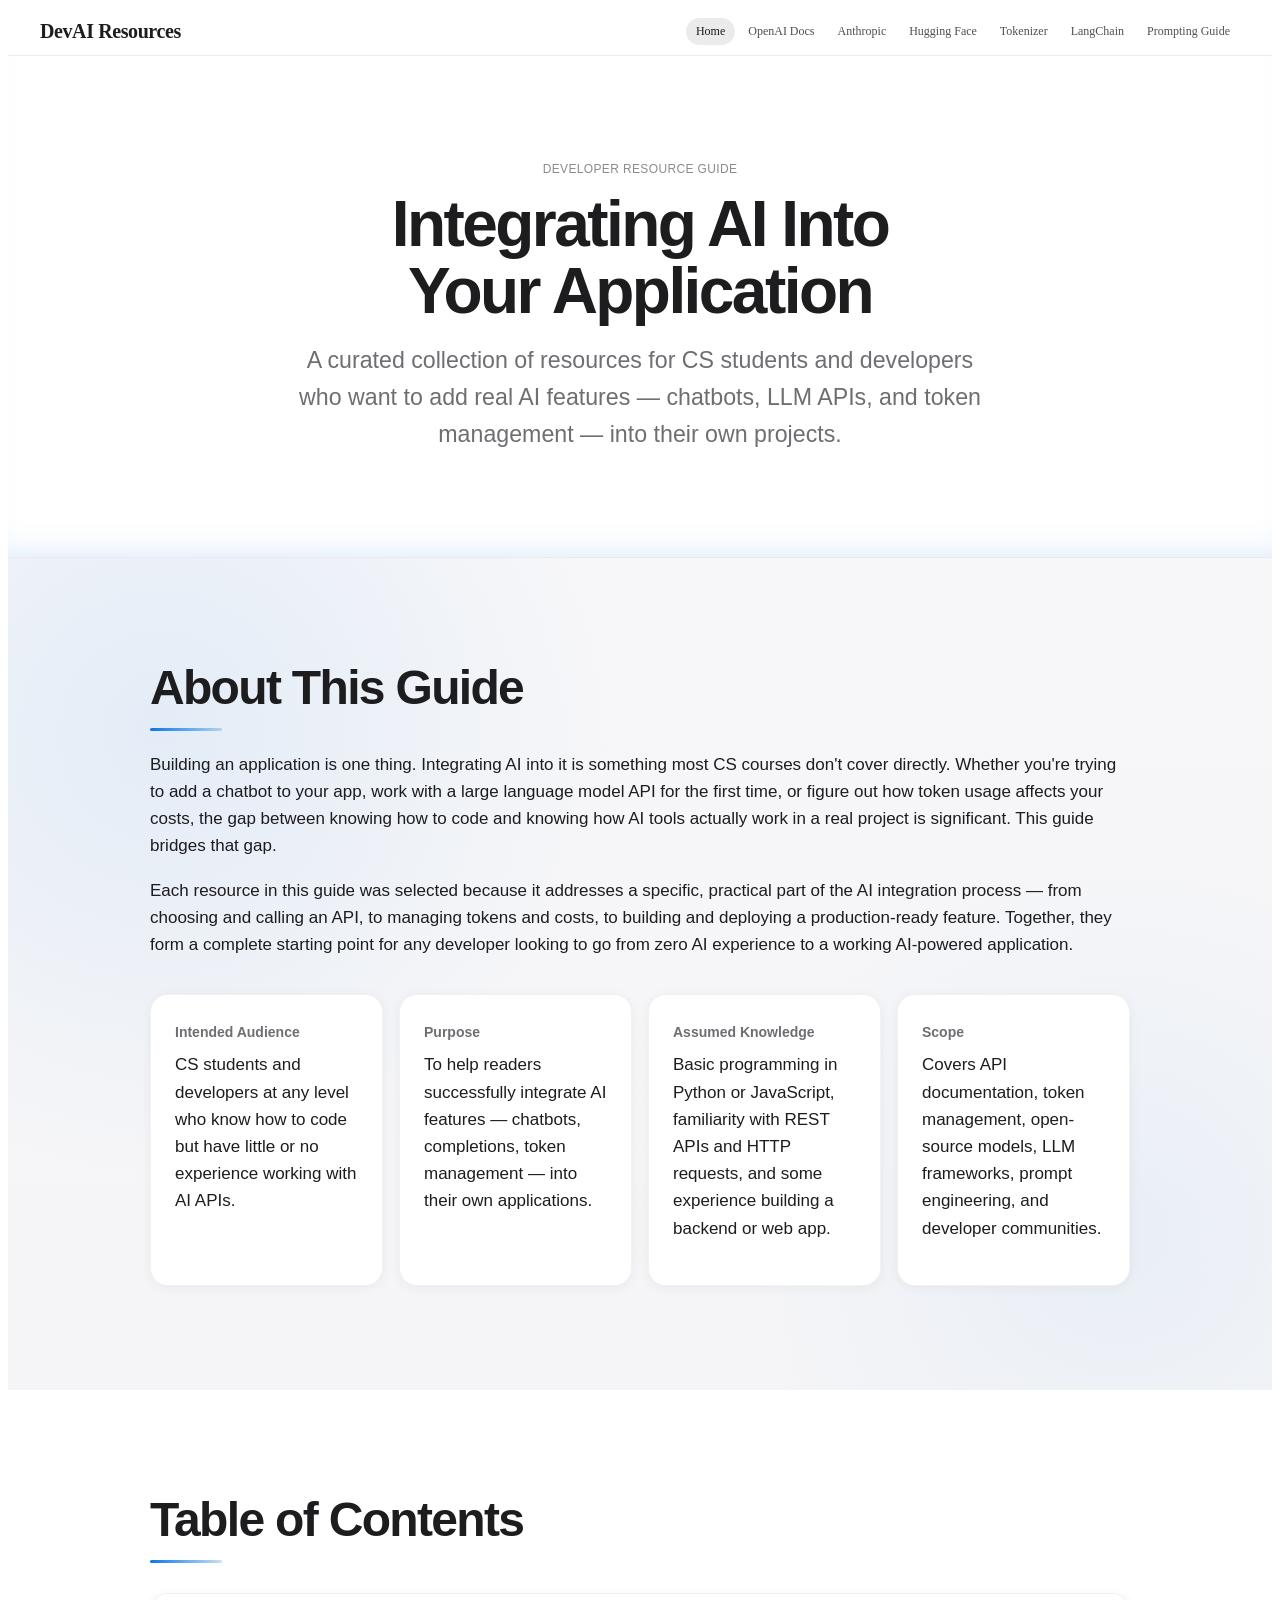
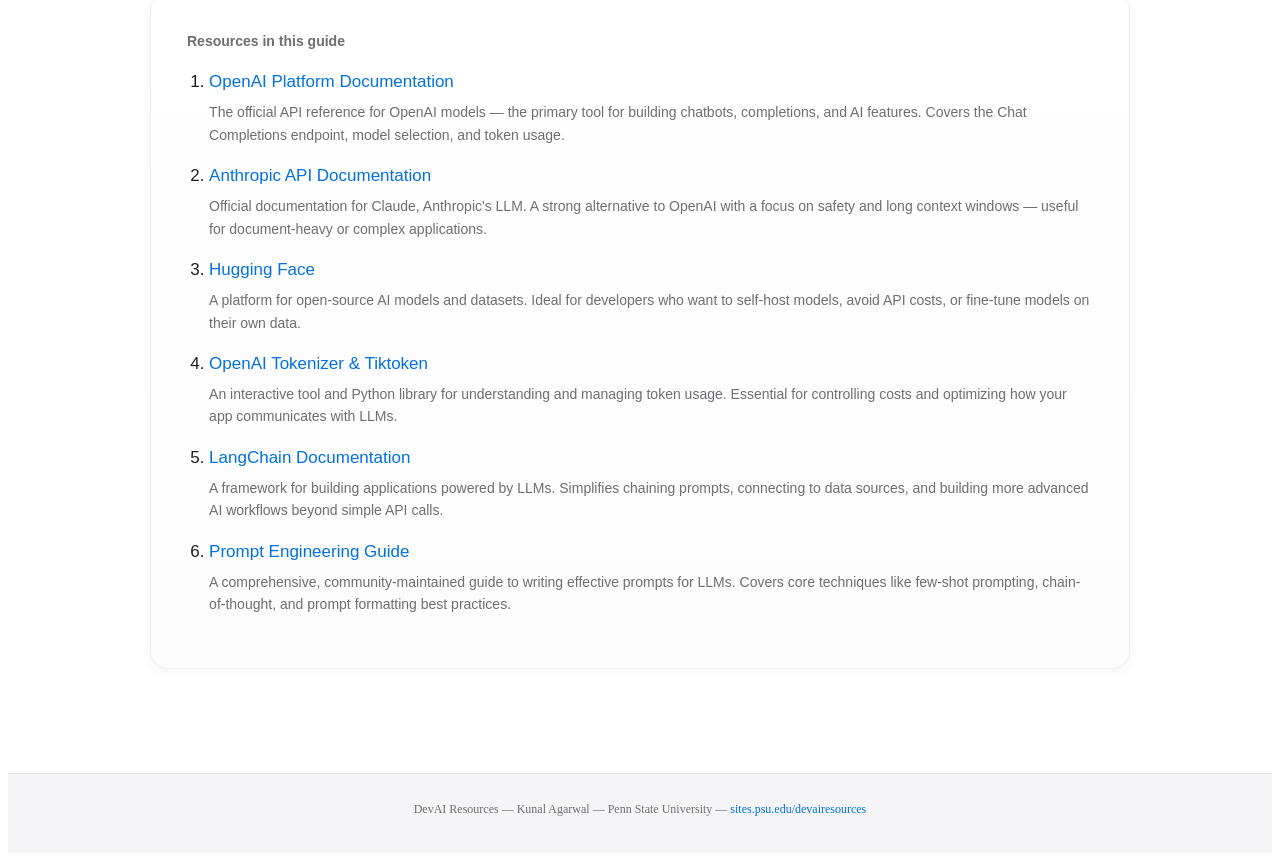
==== commit fbdfd682: "Restore GitHub navigation and streamline WordPress-safe layout styles. Add a consistent GitHub-only " ====
--- a/index.html
+++ b/index.html
@@ -3,17 +3,31 @@
 <head>
   <meta charset="UTF-8" />
   <meta name="viewport" content="width=device-width, initial-scale=1.0" />
-  <title>DevAI Resources — Integrating AI Into Your Application</title>
+<title>DevAI Resources — Integrating AI Into Your Application</title>
   <link rel="stylesheet" href="style.css" />
 </head>
 <body>
 
-  
+  <!-- GITHUB PAGES ONLY — do not paste this into WordPress -->
+  <header class="devai-header">
+    <div class="devai-header__inner">
+      <a class="devai-brand" href="index.html">DevAI Resources</a>
+      <nav class="devai-nav" aria-label="Primary">
+        <ul class="devai-nav__list">
+          <li><a href="index.html" class="devai-nav__link is-current">Home</a></li>
+          <li><a href="openai-docs.html" class="devai-nav__link">OpenAI Docs</a></li>
+          <li><a href="anthropic.html" class="devai-nav__link">Anthropic</a></li>
+          <li><a href="huggingface.html" class="devai-nav__link">Hugging Face</a></li>
+          <li><a href="tokenizer.html" class="devai-nav__link">Tokenizer</a></li>
+          <li><a href="langchain.html" class="devai-nav__link">LangChain</a></li>
+          <li><a href="prompting-guide.html" class="devai-nav__link">Prompting Guide</a></li>
+        </ul>
+      </nav>
+    </div>
+  </header>
 
-  
-
-  <main class="page-main">
-<section class="band band--white hero" aria-label="Hero">
+<main class="page-main">
+<section class="band band--white hero devai-hero-break" aria-label="Hero">
     <div class="layout-constrain">
       <p class="hero__eyebrow">Developer Resource Guide</p>
       <h1 class="hero__headline">Integrating AI Into<br>Your Application</h1>
@@ -92,71 +106,14 @@
       </div>
     </section>
 
-    <section class="band band--tint">
-      <div class="layout-constrain">
-        <h2 class="section-headline">Resources at a Glance</h2>
-        <div class="resource-deck">
 
-          <article class="resource-card">
-            <div class="resource-card__index" aria-hidden="true">1</div>
-            <div class="resource-card__body">
-              <h3 class="resource-card__title">OpenAI Platform Documentation</h3>
-              <p class="resource-card__blurb">Official API reference covering Chat Completions, model selection, token usage, rate limits, and pricing. The essential starting point for any AI integration.</p>
-              <a class="resource-card__link" href="openai-docs.html">View resource →</a>
-            </div>
-          </article>
-
-          <article class="resource-card">
-            <div class="resource-card__index" aria-hidden="true">2</div>
-            <div class="resource-card__body">
-              <h3 class="resource-card__title">Anthropic API Documentation</h3>
-              <p class="resource-card__blurb">Documentation for Claude — a powerful LLM alternative with a 200k token context window and a clean, developer-friendly API.</p>
-              <a class="resource-card__link" href="anthropic.html">View resource →</a>
-            </div>
-          </article>
-
-          <article class="resource-card">
-            <div class="resource-card__index" aria-hidden="true">3</div>
-            <div class="resource-card__body">
-              <h3 class="resource-card__title">Hugging Face</h3>
-              <p class="resource-card__blurb">The go-to hub for open-source AI models. Run models locally, avoid API costs, and access thousands of pre-trained models for any task.</p>
-              <a class="resource-card__link" href="huggingface.html">View resource →</a>
-            </div>
-          </article>
-
-          <article class="resource-card">
-            <div class="resource-card__index" aria-hidden="true">4</div>
-            <div class="resource-card__body">
-              <h3 class="resource-card__title">OpenAI Tokenizer &amp; Tiktoken</h3>
-              <p class="resource-card__blurb">An interactive tokenizer tool and Python library that lets you visualize and count tokens before making API calls — critical for managing costs.</p>
-              <a class="resource-card__link" href="tokenizer.html">View resource →</a>
-            </div>
-          </article>
-
-          <article class="resource-card">
-            <div class="resource-card__index" aria-hidden="true">5</div>
-            <div class="resource-card__body">
-              <h3 class="resource-card__title">LangChain Documentation</h3>
-              <p class="resource-card__blurb">A framework that makes it easier to build complex LLM-powered apps — chains, agents, memory, and data connectors all in one place.</p>
-              <a class="resource-card__link" href="langchain.html">View resource →</a>
-            </div>
-          </article>
-
-          <article class="resource-card">
-            <div class="resource-card__index" aria-hidden="true">6</div>
-            <div class="resource-card__body">
-              <h3 class="resource-card__title">Prompt Engineering Guide</h3>
-              <p class="resource-card__blurb">A free, comprehensive resource covering everything from basic prompting to advanced techniques like chain-of-thought and few-shot prompting.</p>
-              <a class="resource-card__link" href="prompting-guide.html">View resource →</a>
-            </div>
-          </article>
-
-        </div>
-      </div>
-    </section>
   </main>
 
-  
+  <footer class="devai-footer">
+    <div class="devai-footer__inner">
+      <p>DevAI Resources &mdash; Kunal Agarwal &mdash; Penn State University &mdash; <a href="https://sites.psu.edu/devairesources">sites.psu.edu/devairesources</a></p>
+    </div>
+  </footer>
 
 </body>
 </html>
--- a/style.css
+++ b/style.css
@@ -1,4 +1,4 @@
-/* DevAI Resources — WordPress-safe Apple-inspired styles */
+/* DevAI Resources — GitHub Pages + WordPress-friendly stylesheet */
 
 :root {
   --devai-bg: #ffffff;
@@ -8,13 +8,109 @@
   --devai-link: #0071e3;
   --devai-link-hover: #0077ed;
   --devai-border: rgba(0, 0, 0, 0.08);
-  --devai-shadow: 0 2px 12px rgba(0, 0, 0, 0.04);
-  --devai-shadow-hover: 0 14px 36px rgba(0, 0, 0, 0.1);
+  --devai-border-soft: rgba(0, 0, 0, 0.05);
+  --devai-shadow: 0 2px 12px rgba(0, 0, 0, 0.05);
+  --devai-shadow-hover: 0 16px 38px rgba(0, 0, 0, 0.12);
+  --devai-accent-glow: rgba(0, 113, 227, 0.14);
   --devai-radius: 18px;
   --devai-max: 980px;
 }
 
-:where(.entry-content, .post-content) .page-main,
+/* GitHub-only header/footer chrome */
+.devai-header {
+  position: sticky;
+  top: 0;
+  z-index: 1000;
+  background: rgba(255, 255, 255, 0.84);
+  -webkit-backdrop-filter: saturate(180%) blur(18px);
+  backdrop-filter: saturate(180%) blur(18px);
+  border-bottom: 1px solid var(--devai-border);
+}
+
+.devai-header__inner {
+  max-width: 1200px;
+  margin: 0 auto;
+  padding: 10px 22px;
+  display: flex;
+  align-items: center;
+  justify-content: space-between;
+  gap: 20px;
+}
+
+.devai-brand {
+  color: var(--devai-text);
+  text-decoration: none;
+  font-size: 20px;
+  font-weight: 700;
+  letter-spacing: -0.02em;
+  white-space: nowrap;
+}
+
+.devai-brand:hover {
+  color: var(--devai-text);
+  text-decoration: none;
+}
+
+.devai-nav__list {
+  list-style: none;
+  display: flex;
+  flex-wrap: wrap;
+  gap: 3px;
+  margin: 0;
+  padding: 0;
+}
+
+.devai-nav__link {
+  display: inline-block;
+  padding: 6px 10px;
+  border-radius: 999px;
+  color: #4f4f54;
+  text-decoration: none;
+  font-size: 12px;
+  font-weight: 500;
+  transition: background 0.2s ease, color 0.2s ease;
+}
+
+.devai-nav__link:hover {
+  color: var(--devai-text);
+  background: rgba(0, 0, 0, 0.05);
+  text-decoration: none;
+}
+
+.devai-nav__link.is-current {
+  color: var(--devai-text);
+  background: rgba(0, 0, 0, 0.08);
+}
+
+.devai-footer {
+  background: var(--devai-bg-alt);
+  border-top: 1px solid var(--devai-border);
+  padding: 28px 20px 36px;
+}
+
+.devai-footer__inner {
+  max-width: var(--devai-max);
+  margin: 0 auto;
+}
+
+.devai-footer__inner p {
+  margin: 0;
+  text-align: center;
+  color: var(--devai-muted);
+  font-size: 12px;
+}
+
+.devai-footer__inner a {
+  color: var(--devai-link);
+  text-decoration: none;
+}
+
+.devai-footer__inner a:hover {
+  color: var(--devai-link-hover);
+  text-decoration: underline;
+}
+
+/* Page content blocks */
 .page-main {
   font-family: -apple-system, BlinkMacSystemFont, "SF Pro Display", "SF Pro Text", "Segoe UI",
     Roboto, "Helvetica Neue", Arial, sans-serif !important;
@@ -24,100 +120,127 @@
   margin: 0 !important;
 }
 
-:where(.entry-content, .post-content) .page-main *,
 .page-main * {
   box-sizing: border-box;
 }
 
-:where(.entry-content, .post-content) .page-main a,
 .page-main a {
   color: var(--devai-link) !important;
   text-decoration: none;
 }
 
-:where(.entry-content, .post-content) .page-main a:hover,
 .page-main a:hover {
   color: var(--devai-link-hover) !important;
   text-decoration: underline;
 }
 
-:where(.entry-content, .post-content) .page-main .band,
 .page-main .band {
   width: 100%;
+  margin: 0 !important;
   padding: clamp(5rem, 9vw, 6.5rem) clamp(1.25rem, 4vw, 2.5rem) !important;
-  margin: 0 !important;
-}
-
-:where(.entry-content, .post-content) .page-main .band--white,
+  position: relative;
+}
+
 .page-main .band--white {
   background: var(--devai-bg) !important;
 }
 
-:where(.entry-content, .post-content) .page-main .band--tint,
 .page-main .band--tint {
-  background: var(--devai-bg-alt) !important;
-}
-
-:where(.entry-content, .post-content) .page-main .band--tight-top,
+  background: linear-gradient(180deg, #f7f7f9 0%, var(--devai-bg-alt) 100%) !important;
+}
+
+.page-main .band--tint::before {
+  content: "";
+  position: absolute;
+  inset: 0;
+  pointer-events: none;
+  background: radial-gradient(circle at 12% 20%, rgba(0, 113, 227, 0.08), transparent 35%),
+    radial-gradient(circle at 88% 80%, rgba(0, 113, 227, 0.05), transparent 30%);
+}
+
 .page-main .band--tight-top {
   padding-top: clamp(3rem, 6vw, 4rem) !important;
 }
 
-:where(.entry-content, .post-content) .page-main .layout-constrain,
 .page-main .layout-constrain {
-  max-width: var(--devai-max) !important;
+  max-width: var(--devai-max);
   margin: 0 auto !important;
   width: 100%;
-}
-
-:where(.entry-content, .post-content) .page-main .hero,
+  position: relative;
+  z-index: 1;
+}
+
 .page-main .hero {
   text-align: center;
 }
 
-:where(.entry-content, .post-content) .page-main .hero__eyebrow,
+.page-main .devai-hero-break {
+  border-bottom: 1px solid var(--devai-border);
+  box-shadow: inset 0 -24px 44px -36px rgba(0, 113, 227, 0.3);
+}
+
 .page-main .hero__eyebrow {
+  margin: 0 0 12px !important;
   font-size: 12px !important;
-  color: var(--devai-muted) !important;
+  color: #8b8b90 !important;
+  text-transform: uppercase;
   letter-spacing: 0.03em;
-  margin: 0 0 12px !important;
-}
-
-:where(.entry-content, .post-content) .page-main .hero__headline,
+}
+
 .page-main .hero__headline {
+  margin: 0 0 16px !important;
   font-size: clamp(2.5rem, 7vw, 4rem) !important;
-  font-weight: 700 !important;
   line-height: 1.05 !important;
   letter-spacing: -0.04em !important;
-  margin: 0 0 16px !important;
-  color: var(--devai-text) !important;
-}
-
-:where(.entry-content, .post-content) .page-main .hero__subhead,
+  font-weight: 700 !important;
+  color: var(--devai-text) !important;
+}
+
 .page-main .hero__subhead {
-  max-width: 700px !important;
+  max-width: 700px;
   margin: 0 auto !important;
   color: var(--devai-muted) !important;
   font-size: clamp(1.15rem, 2.4vw, 1.45rem) !important;
 }
 
-:where(.entry-content, .post-content) .page-main .section-headline,
 .page-main .section-headline {
+  margin: 0 0 20px !important;
   font-size: clamp(2rem, 5vw, 3rem) !important;
-  font-weight: 700 !important;
   line-height: 1.08 !important;
   letter-spacing: -0.035em !important;
-  margin: 0 0 20px !important;
-  color: var(--devai-text) !important;
-}
-
-:where(.entry-content, .post-content) .page-main p,
+  font-weight: 700 !important;
+  color: var(--devai-text) !important;
+}
+
+.page-main .section-headline::after {
+  content: "";
+  display: block;
+  width: 72px;
+  height: 3px;
+  margin-top: 14px;
+  border-radius: 999px;
+  background: linear-gradient(90deg, rgba(0, 113, 227, 0.95), rgba(0, 113, 227, 0.22));
+}
+
 .page-main p {
   margin: 0 0 1em !important;
   color: var(--devai-text) !important;
 }
 
-:where(.entry-content, .post-content) .page-main .pillar-grid,
+.page-main strong {
+  color: var(--devai-text) !important;
+  font-weight: 600 !important;
+}
+
+.page-main code {
+  font-family: ui-monospace, SFMono-Regular, Menlo, Monaco, Consolas, "Liberation Mono", monospace !important;
+  font-size: 0.9em !important;
+  padding: 0.1em 0.4em !important;
+  border-radius: 6px !important;
+  border: 1px solid var(--devai-border) !important;
+  background: var(--devai-bg-alt) !important;
+}
+
 .page-main .pillar-grid {
   display: grid;
   grid-template-columns: repeat(auto-fit, minmax(220px, 1fr));
@@ -125,224 +248,211 @@
   margin-top: 36px !important;
 }
 
-:where(.entry-content, .post-content) .page-main .pillar-card,
 .page-main .pillar-card,
-:where(.entry-content, .post-content) .page-main .toc-panel,
 .page-main .toc-panel,
-:where(.entry-content, .post-content) .page-main .resource-card,
-.page-main .resource-card,
-:where(.entry-content, .post-content) .page-main .feature-panel,
 .page-main .feature-panel,
-:where(.entry-content, .post-content) .page-main .tips-panel,
-.page-main .tips-panel {
+.page-main .tips-panel,
+.page-main .resource-card {
   background: #fff !important;
-  border: 1px solid var(--devai-border) !important;
+  border: 1px solid var(--devai-border-soft) !important;
   border-radius: var(--devai-radius) !important;
   box-shadow: var(--devai-shadow) !important;
 }
 
-:where(.entry-content, .post-content) .page-main .pillar-card,
+.page-main .pillar-card,
+.page-main .feature-panel,
+.page-main .tips-panel {
+  transition: transform 0.28s ease, box-shadow 0.28s ease, border-color 0.28s ease;
+}
+
+.page-main .pillar-card:hover,
+.page-main .feature-panel:hover,
+.page-main .tips-panel:hover {
+  transform: translateY(-2px);
+  border-color: rgba(0, 113, 227, 0.2) !important;
+  box-shadow: 0 16px 36px rgba(0, 0, 0, 0.09), 0 4px 16px var(--devai-accent-glow) !important;
+}
+
 .page-main .pillar-card {
   padding: 26px 24px !important;
 }
 
-:where(.entry-content, .post-content) .page-main .pillar-card__label,
 .page-main .pillar-card__label {
+  margin: 0 0 8px !important;
   font-size: 14px !important;
-  margin: 0 0 8px !important;
   color: var(--devai-muted) !important;
   font-weight: 600 !important;
 }
 
-:where(.entry-content, .post-content) .page-main .toc-panel,
 .page-main .toc-panel {
+  margin-top: 30px !important;
   padding: 36px !important;
-  margin-top: 30px !important;
-}
-
-:where(.entry-content, .post-content) .page-main .toc-panel__label,
+  background: linear-gradient(180deg, #ffffff 0%, #fcfcfd 100%) !important;
+}
+
 .page-main .toc-panel__label {
+  margin-bottom: 16px !important;
   font-size: 14px !important;
-  color: var(--devai-muted) !important;
-  margin-bottom: 16px !important;
   font-weight: 600 !important;
-}
-
-:where(.entry-content, .post-content) .page-main .toc-panel__list,
+  color: var(--devai-muted) !important;
+}
+
 .page-main .toc-panel__list {
   margin: 0 !important;
   padding-left: 1.3em !important;
 }
 
-:where(.entry-content, .post-content) .page-main .toc-panel__list > li,
 .page-main .toc-panel__list > li {
   margin-bottom: 16px !important;
 }
 
-:where(.entry-content, .post-content) .page-main .toc-panel__summary,
 .page-main .toc-panel__summary {
   display: block;
   margin-top: 6px !important;
-  color: var(--devai-muted) !important;
   font-size: 14px !important;
-}
-
-:where(.entry-content, .post-content) .page-main .resource-deck,
+  color: var(--devai-muted) !important;
+}
+
+.page-main .resource-lede__tags {
+  display: flex;
+  flex-wrap: wrap;
+  gap: 8px;
+  margin-bottom: 16px !important;
+}
+
+.page-main .resource-lede__tag {
+  font-size: 12px !important;
+  padding: 5px 10px !important;
+  border-radius: 999px;
+  border: 1px solid var(--devai-border) !important;
+  color: var(--devai-muted) !important;
+  background: linear-gradient(180deg, #ffffff 0%, var(--devai-bg-alt) 100%) !important;
+}
+
+.page-main .resource-lede__title {
+  margin: 0 0 8px !important;
+  font-size: clamp(2.25rem, 5.5vw, 3.5rem) !important;
+  line-height: 1.08 !important;
+  letter-spacing: -0.04em !important;
+  font-weight: 700 !important;
+}
+
+.page-main .resource-lede__back {
+  margin: 0 0 12px !important;
+  font-size: 14px !important;
+  color: var(--devai-muted) !important;
+}
+
+.page-main .resource-lede__url {
+  margin: 0 !important;
+  display: inline-block;
+  padding-bottom: 2px;
+  font-size: 14px !important;
+  color: var(--devai-muted) !important;
+  border-bottom: 1px dashed rgba(0, 0, 0, 0.14);
+}
+
+.page-main .article-stack {
+  display: flex;
+  flex-direction: column;
+  gap: 24px;
+}
+
+.page-main .feature-panel,
+.page-main .tips-panel {
+  padding: 36px 40px !important;
+}
+
+.page-main .feature-panel__title,
+.page-main .tips-panel__title {
+  margin: 0 0 16px !important;
+  font-size: 28px !important;
+  line-height: 1.15 !important;
+  letter-spacing: -0.025em !important;
+  font-weight: 700 !important;
+  color: var(--devai-text) !important;
+}
+
+.page-main .tips-panel ul {
+  margin: 0 !important;
+  padding-left: 1.2em !important;
+}
+
+.page-main .tips-panel li {
+  margin-bottom: 10px !important;
+}
+
 .page-main .resource-deck {
   display: grid;
   gap: 16px;
   margin-top: 32px !important;
 }
 
-:where(.entry-content, .post-content) .page-main .resource-card,
 .page-main .resource-card {
   display: flex;
+  align-items: flex-start;
   gap: 18px;
-  align-items: flex-start;
   padding: 26px 28px !important;
   transition: transform 0.25s ease, box-shadow 0.25s ease;
 }
 
-:where(.entry-content, .post-content) .page-main .resource-card:hover,
 .page-main .resource-card:hover {
-  transform: translateY(-3px);
-  box-shadow: var(--devai-shadow-hover) !important;
-}
-
-:where(.entry-content, .post-content) .page-main .resource-card__index,
+  transform: translateY(-4px) scale(1.005);
+  box-shadow: var(--devai-shadow-hover), 0 2px 14px var(--devai-accent-glow) !important;
+}
+
 .page-main .resource-card__index {
   width: 32px;
   height: 32px;
   border-radius: 10px;
-  background: var(--devai-bg-alt);
-  color: var(--devai-muted);
   display: flex;
   align-items: center;
   justify-content: center;
+  flex-shrink: 0;
   font-size: 13px !important;
   font-weight: 600 !important;
-  flex-shrink: 0;
-}
-
-:where(.entry-content, .post-content) .page-main .resource-card__title,
+  color: var(--devai-muted);
+  background: var(--devai-bg-alt);
+}
+
 .page-main .resource-card__title {
+  margin: 0 0 8px !important;
   font-size: 23px !important;
   line-height: 1.2 !important;
-  margin: 0 0 8px !important;
   font-weight: 700 !important;
 }
 
-:where(.entry-content, .post-content) .page-main .resource-card__blurb,
 .page-main .resource-card__blurb {
-  color: var(--devai-muted) !important;
+  margin: 0 0 10px !important;
   font-size: 15px !important;
-  margin: 0 0 10px !important;
-}
-
-:where(.entry-content, .post-content) .page-main .resource-card__link,
+  color: var(--devai-muted) !important;
+}
+
 .page-main .resource-card__link {
   font-size: 15px !important;
-}
-
-:where(.entry-content, .post-content) .page-main .resource-lede__tags,
-.page-main .resource-lede__tags {
-  display: flex;
-  flex-wrap: wrap;
-  gap: 8px;
-  margin-bottom: 16px !important;
-}
-
-:where(.entry-content, .post-content) .page-main .resource-lede__tag,
-.page-main .resource-lede__tag {
-  background: var(--devai-bg-alt) !important;
-  color: var(--devai-muted) !important;
-  border: 1px solid var(--devai-border) !important;
-  border-radius: 999px;
-  padding: 5px 10px !important;
-  font-size: 12px !important;
-}
-
-:where(.entry-content, .post-content) .page-main .resource-lede__title,
-.page-main .resource-lede__title {
-  font-size: clamp(2.25rem, 5.5vw, 3.5rem) !important;
-  line-height: 1.08 !important;
-  letter-spacing: -0.04em !important;
-  margin: 0 0 14px !important;
-  font-weight: 700 !important;
-}
-
-:where(.entry-content, .post-content) .page-main .resource-lede__url,
-.page-main .resource-lede__url {
-  color: var(--devai-muted) !important;
-  font-size: 14px !important;
-  margin: 0 !important;
-}
-
-:where(.entry-content, .post-content) .page-main .article-stack,
-.page-main .article-stack {
-  display: flex;
-  flex-direction: column;
-  gap: 24px;
-}
-
-:where(.entry-content, .post-content) .page-main .feature-panel,
-.page-main .feature-panel,
-:where(.entry-content, .post-content) .page-main .tips-panel,
-.page-main .tips-panel {
-  padding: 36px 40px !important;
-}
-
-:where(.entry-content, .post-content) .page-main .feature-panel__title,
-.page-main .feature-panel__title,
-:where(.entry-content, .post-content) .page-main .tips-panel__title,
-.page-main .tips-panel__title {
-  font-size: 28px !important;
-  line-height: 1.15 !important;
-  margin: 0 0 16px !important;
-  letter-spacing: -0.025em !important;
-  font-weight: 700 !important;
-  color: var(--devai-text) !important;
-}
-
-:where(.entry-content, .post-content) .page-main .tips-panel ul,
-.page-main .tips-panel ul {
-  margin: 0 !important;
-  padding-left: 1.2em !important;
-}
-
-:where(.entry-content, .post-content) .page-main .tips-panel li,
-.page-main .tips-panel li {
-  margin-bottom: 10px !important;
-}
-
-:where(.entry-content, .post-content) .page-main strong,
-.page-main strong {
-  font-weight: 600 !important;
-  color: var(--devai-text) !important;
-}
-
-:where(.entry-content, .post-content) .page-main code,
-.page-main code {
-  font-family: ui-monospace, SFMono-Regular, Menlo, Monaco, Consolas, "Liberation Mono", monospace !important;
-  background: var(--devai-bg-alt) !important;
-  border: 1px solid var(--devai-border) !important;
-  border-radius: 6px !important;
-  padding: 0.1em 0.4em !important;
-  font-size: 0.9em !important;
+  font-weight: 500 !important;
+  transition: transform 0.2s ease;
+}
+
+.page-main .resource-card__link:hover {
+  transform: translateX(2px);
+}
+
+@media (max-width: 980px) {
+  .devai-header__inner {
+    flex-direction: column;
+    align-items: flex-start;
+  }
 }
 
 @media (max-width: 768px) {
-  :where(.entry-content, .post-content) .page-main .resource-card,
   .page-main .resource-card {
     flex-direction: column;
     padding: 22px !important;
   }
 
-  :where(.entry-content, .post-content) .page-main .feature-panel,
   .page-main .feature-panel,
-  :where(.entry-content, .post-content) .page-main .tips-panel,
   .page-main .tips-panel,
-  :where(.entry-content, .post-content) .page-main .toc-panel,
   .page-main .toc-panel {
     padding: 24px !important;
   }
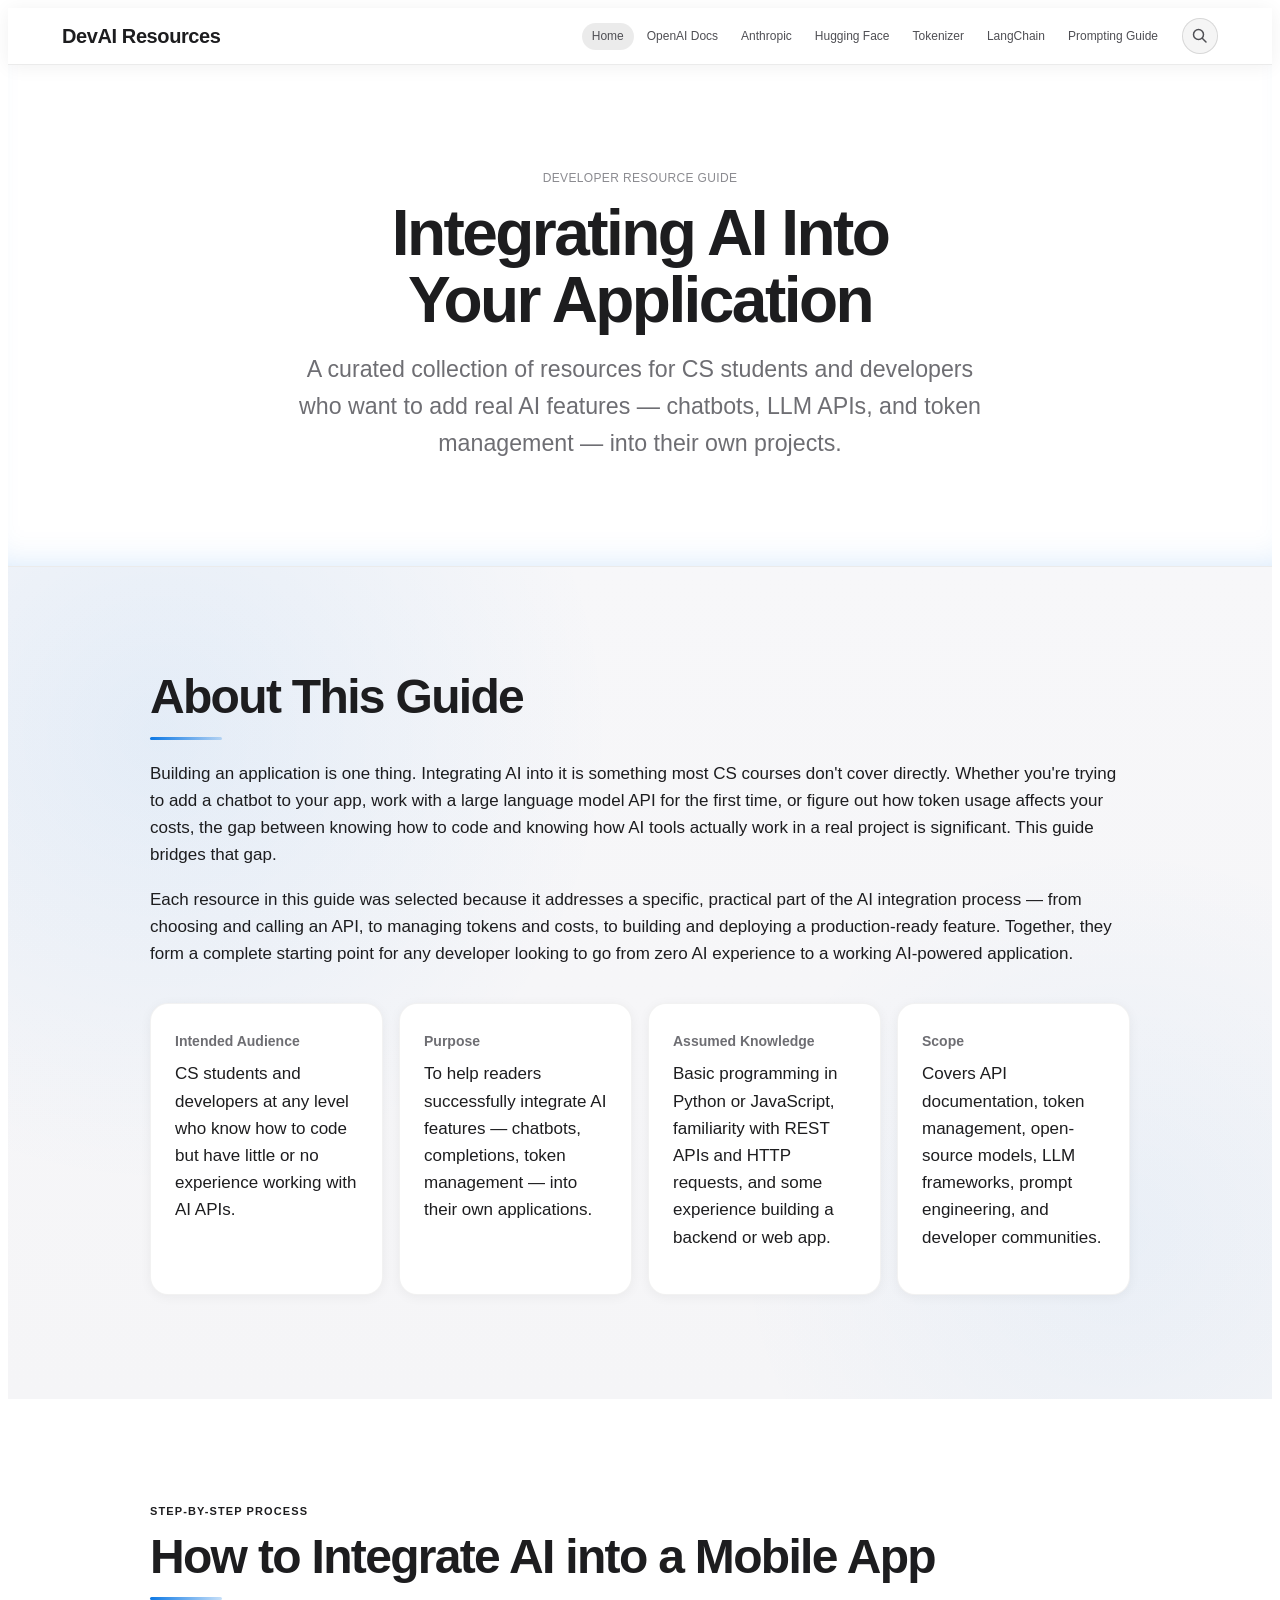
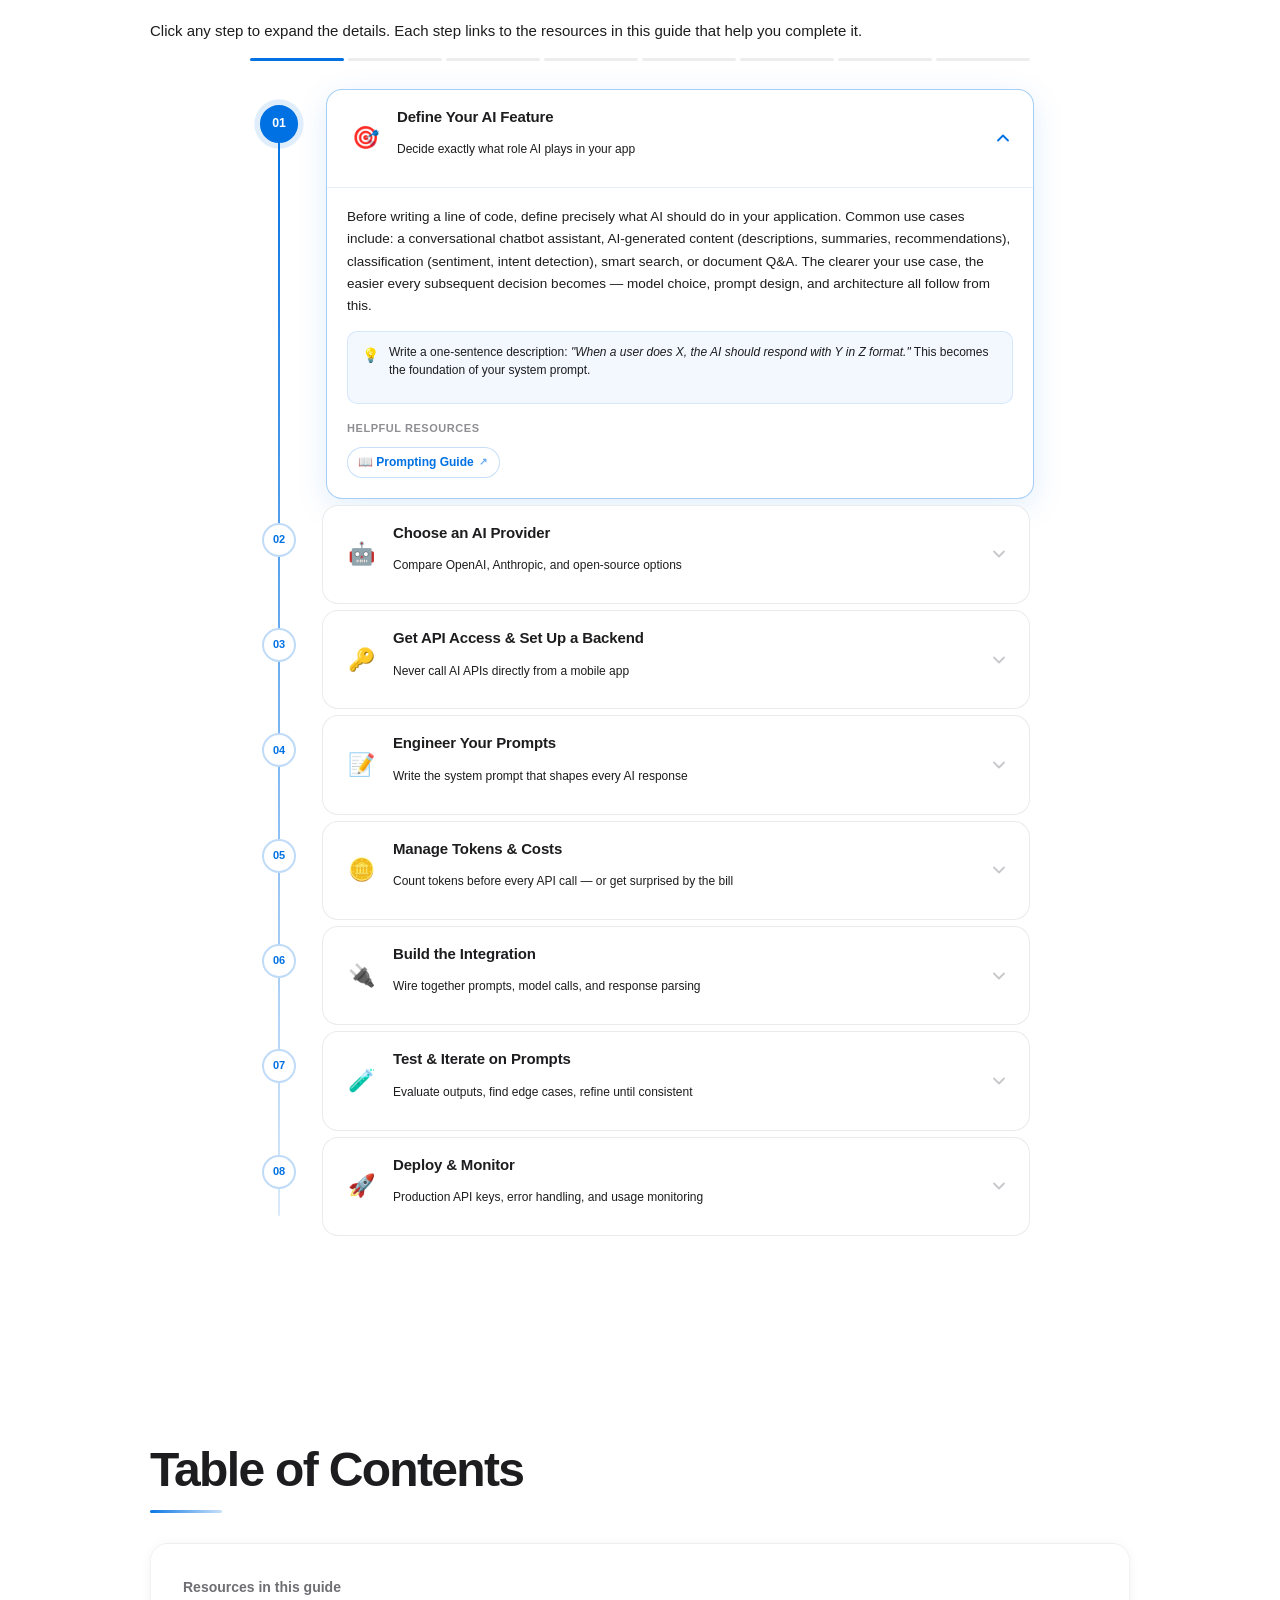
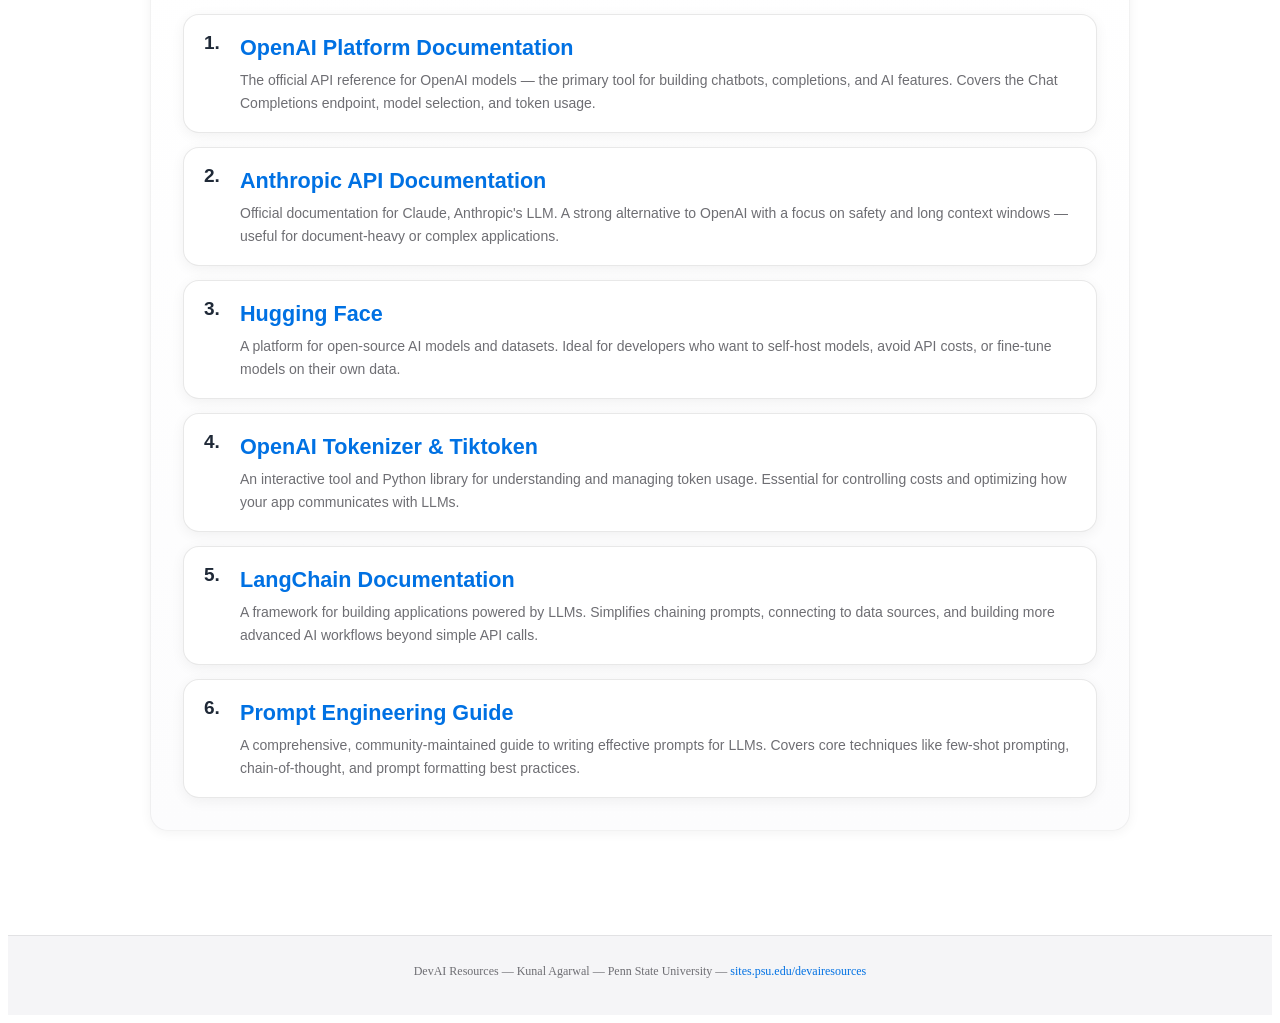
==== commit a107cd56: "Add interactive AI integration flowchart to home page 8-step accordion flowchart showing the full pr" ====
--- a/index.html
+++ b/index.html
@@ -22,6 +22,26 @@
           <li><a href="langchain.html" class="devai-nav__link">LangChain</a></li>
           <li><a href="prompting-guide.html" class="devai-nav__link">Prompting Guide</a></li>
         </ul>
+        <div class="devai-search" id="devaiSearch">
+          <button class="devai-search__btn" id="devaiSearchToggle" aria-label="Search" aria-expanded="false">
+            <svg width="16" height="16" viewBox="0 0 16 16" fill="none" xmlns="http://www.w3.org/2000/svg">
+              <circle cx="6.5" cy="6.5" r="5" stroke="currentColor" stroke-width="1.5"/>
+              <path d="M10.5 10.5L14 14" stroke="currentColor" stroke-width="1.5" stroke-linecap="round"/>
+            </svg>
+            <span class="devai-search__shortcut">&#8984;K</span>
+          </button>
+          <div class="devai-search__popover" id="devaiSearchPopover">
+            <input
+              type="text"
+              class="devai-search__input"
+              id="devaiSearchInput"
+              placeholder="Search resources&#8230;"
+              autocomplete="off"
+              spellcheck="false"
+            />
+            <div class="devai-search__results" id="devaiSearchResults"></div>
+          </div>
+        </div>
       </nav>
     </div>
   </header>
@@ -71,6 +91,278 @@
       </div>
     </section>
 
+    <!-- ══ AI Integration Flowchart ══════════════════════════════ -->
+    <section class="band band--white flow-section">
+      <div class="layout-constrain">
+        <p class="flow-eyebrow">Step-by-Step Process</p>
+        <h2 class="section-headline">How to Integrate AI into a Mobile App</h2>
+        <p class="flow-subhead">Click any step to expand the details. Each step links to the resources in this guide that help you complete it.</p>
+
+        <!-- progress segments -->
+        <div class="flow-progress" id="flowProgress">
+          <div class="flow-progress__seg" data-seg="0"></div>
+          <div class="flow-progress__seg" data-seg="1"></div>
+          <div class="flow-progress__seg" data-seg="2"></div>
+          <div class="flow-progress__seg" data-seg="3"></div>
+          <div class="flow-progress__seg" data-seg="4"></div>
+          <div class="flow-progress__seg" data-seg="5"></div>
+          <div class="flow-progress__seg" data-seg="6"></div>
+          <div class="flow-progress__seg" data-seg="7"></div>
+        </div>
+
+        <div class="flow-timeline" id="flowTimeline">
+
+          <!-- Step 1 -->
+          <div class="flow-step" data-step="0">
+            <div class="flow-step__dot">01</div>
+            <div class="flow-step__card">
+              <div class="flow-step__header">
+                <span class="flow-step__icon">🎯</span>
+                <div class="flow-step__title-wrap">
+                  <p class="flow-step__title">Define Your AI Feature</p>
+                  <p class="flow-step__tagline">Decide exactly what role AI plays in your app</p>
+                </div>
+                <svg class="flow-step__chevron" viewBox="0 0 20 20" fill="none"><path d="M5 7.5L10 12.5L15 7.5" stroke="currentColor" stroke-width="1.8" stroke-linecap="round" stroke-linejoin="round"/></svg>
+              </div>
+              <div class="flow-step__body">
+                <div class="flow-step__body-inner">
+                  <div class="flow-step__body-content">
+                    <p class="flow-step__desc">Before writing a line of code, define precisely what AI should do in your application. Common use cases include: a conversational chatbot assistant, AI-generated content (descriptions, summaries, recommendations), classification (sentiment, intent detection), smart search, or document Q&amp;A. The clearer your use case, the easier every subsequent decision becomes — model choice, prompt design, and architecture all follow from this.</p>
+                    <div class="flow-step__tip">
+                      <span class="flow-step__tip-icon">💡</span>
+                      <p class="flow-step__tip-text">Write a one-sentence description: <em>"When a user does X, the AI should respond with Y in Z format."</em> This becomes the foundation of your system prompt.</p>
+                    </div>
+                    <div class="flow-step__resources">
+                      <span class="flow-step__resources-label">Helpful resources</span>
+                      <a class="flow-chip" href="prompting-guide.html">📖 Prompting Guide <span class="flow-chip__arrow">↗</span></a>
+                    </div>
+                  </div>
+                </div>
+              </div>
+            </div>
+          </div>
+
+          <!-- Step 2 -->
+          <div class="flow-step" data-step="1">
+            <div class="flow-step__dot">02</div>
+            <div class="flow-step__card">
+              <div class="flow-step__header">
+                <span class="flow-step__icon">🤖</span>
+                <div class="flow-step__title-wrap">
+                  <p class="flow-step__title">Choose an AI Provider</p>
+                  <p class="flow-step__tagline">Compare OpenAI, Anthropic, and open-source options</p>
+                </div>
+                <svg class="flow-step__chevron" viewBox="0 0 20 20" fill="none"><path d="M5 7.5L10 12.5L15 7.5" stroke="currentColor" stroke-width="1.8" stroke-linecap="round" stroke-linejoin="round"/></svg>
+              </div>
+              <div class="flow-step__body">
+                <div class="flow-step__body-inner">
+                  <div class="flow-step__body-content">
+                    <p class="flow-step__desc"><strong>OpenAI (GPT-4o)</strong> is the most widely supported choice — excellent performance, large ecosystem, and the easiest APIs to get started with. <strong>Anthropic (Claude)</strong> offers a 200k token context window, making it ideal for apps that work with large documents or long conversations. <strong>Hugging Face</strong> gives you open-source models you can self-host — no per-token cost, full control, but you manage the infrastructure. For most mobile app projects, OpenAI or Anthropic is the right starting point.</p>
+                    <div class="flow-step__tip">
+                      <span class="flow-step__tip-icon">💡</span>
+                      <p class="flow-step__tip-text">Start with <strong>GPT-4o-mini</strong> — it's ~20× cheaper than GPT-4o with very strong performance for most tasks. Upgrade only if output quality is genuinely insufficient.</p>
+                    </div>
+                    <div class="flow-step__resources">
+                      <span class="flow-step__resources-label">Helpful resources</span>
+                      <a class="flow-chip" href="openai-docs.html">⚡ OpenAI Docs <span class="flow-chip__arrow">↗</span></a>
+                      <a class="flow-chip" href="anthropic.html">🧠 Anthropic / Claude <span class="flow-chip__arrow">↗</span></a>
+                      <a class="flow-chip" href="huggingface.html">🤗 Hugging Face <span class="flow-chip__arrow">↗</span></a>
+                    </div>
+                  </div>
+                </div>
+              </div>
+            </div>
+          </div>
+
+          <!-- Step 3 -->
+          <div class="flow-step" data-step="2">
+            <div class="flow-step__dot">03</div>
+            <div class="flow-step__card">
+              <div class="flow-step__header">
+                <span class="flow-step__icon">🔑</span>
+                <div class="flow-step__title-wrap">
+                  <p class="flow-step__title">Get API Access &amp; Set Up a Backend</p>
+                  <p class="flow-step__tagline">Never call AI APIs directly from a mobile app</p>
+                </div>
+                <svg class="flow-step__chevron" viewBox="0 0 20 20" fill="none"><path d="M5 7.5L10 12.5L15 7.5" stroke="currentColor" stroke-width="1.8" stroke-linecap="round" stroke-linejoin="round"/></svg>
+              </div>
+              <div class="flow-step__body">
+                <div class="flow-step__body-inner">
+                  <div class="flow-step__body-content">
+                    <p class="flow-step__desc">Sign up for your chosen provider and get an API key. Then — critically — build a lightweight server-side layer between your mobile app and the AI API. Your mobile app calls <em>your</em> server, and your server calls the AI API. This pattern is non-negotiable: embedding an API key directly in a mobile app exposes it to anyone who decompiles the binary. Use Node.js (Express), Python (FastAPI or Flask), or any backend you're comfortable with.</p>
+                    <div class="flow-step__tip">
+                      <span class="flow-step__tip-icon">⚠️</span>
+                      <p class="flow-step__tip-text"><strong>Never put your API key in your mobile app's source code.</strong> Store it server-side in an environment variable (<code>.env</code> file). Your mobile app authenticates to your backend — your backend authenticates to the AI provider.</p>
+                    </div>
+                    <div class="flow-step__resources">
+                      <span class="flow-step__resources-label">Helpful resources</span>
+                      <a class="flow-chip" href="openai-docs.html">⚡ OpenAI Docs <span class="flow-chip__arrow">↗</span></a>
+                      <a class="flow-chip" href="anthropic.html">🧠 Anthropic Docs <span class="flow-chip__arrow">↗</span></a>
+                    </div>
+                  </div>
+                </div>
+              </div>
+            </div>
+          </div>
+
+          <!-- Step 4 -->
+          <div class="flow-step" data-step="3">
+            <div class="flow-step__dot">04</div>
+            <div class="flow-step__card">
+              <div class="flow-step__header">
+                <span class="flow-step__icon">📝</span>
+                <div class="flow-step__title-wrap">
+                  <p class="flow-step__title">Engineer Your Prompts</p>
+                  <p class="flow-step__tagline">Write the system prompt that shapes every AI response</p>
+                </div>
+                <svg class="flow-step__chevron" viewBox="0 0 20 20" fill="none"><path d="M5 7.5L10 12.5L15 7.5" stroke="currentColor" stroke-width="1.8" stroke-linecap="round" stroke-linejoin="round"/></svg>
+              </div>
+              <div class="flow-step__body">
+                <div class="flow-step__body-inner">
+                  <div class="flow-step__body-content">
+                    <p class="flow-step__desc">Your system prompt is the single most important piece of code in your AI feature. It defines the AI's persona, scope, output format, and constraints. Use <strong>few-shot examples</strong> (2–3 input/output pairs) to lock in a consistent response format — especially important for structured outputs like JSON. For any feature involving reasoning or comparison, add chain-of-thought instruction: "Think through this step by step before responding."</p>
+                    <div class="flow-step__tip">
+                      <span class="flow-step__tip-icon">💡</span>
+                      <p class="flow-step__tip-text">Set <code>temperature: 0</code> for deterministic, structured outputs (JSON, classifications). Raise it toward 0.7–1.0 for creative tasks. This one setting dramatically affects output consistency.</p>
+                    </div>
+                    <div class="flow-step__resources">
+                      <span class="flow-step__resources-label">Helpful resources</span>
+                      <a class="flow-chip" href="prompting-guide.html">📖 Prompting Guide <span class="flow-chip__arrow">↗</span></a>
+                    </div>
+                  </div>
+                </div>
+              </div>
+            </div>
+          </div>
+
+          <!-- Step 5 -->
+          <div class="flow-step" data-step="4">
+            <div class="flow-step__dot">05</div>
+            <div class="flow-step__card">
+              <div class="flow-step__header">
+                <span class="flow-step__icon">🪙</span>
+                <div class="flow-step__title-wrap">
+                  <p class="flow-step__title">Manage Tokens &amp; Costs</p>
+                  <p class="flow-step__tagline">Count tokens before every API call — or get surprised by the bill</p>
+                </div>
+                <svg class="flow-step__chevron" viewBox="0 0 20 20" fill="none"><path d="M5 7.5L10 12.5L15 7.5" stroke="currentColor" stroke-width="1.8" stroke-linecap="round" stroke-linejoin="round"/></svg>
+              </div>
+              <div class="flow-step__body">
+                <div class="flow-step__body-inner">
+                  <div class="flow-step__body-content">
+                    <p class="flow-step__desc">Every API call includes your system prompt + full conversation history + the new user message + the model's response — all counted as tokens and all billed. In a chatbot, conversation history grows with every turn. By turn 20, you might be sending 5,000+ tokens per request even if each individual message is short. Use <code>tiktoken</code> to count tokens before every API call, and implement a sliding window that trims the oldest messages when the count exceeds your budget.</p>
+                    <div class="flow-step__tip">
+                      <span class="flow-step__tip-icon">💡</span>
+                      <p class="flow-step__tip-text">Set a hard spending limit in your provider's dashboard from day one. Even during development, a runaway loop or bug can burn through credits fast. Treat the limit as a circuit breaker, not a budget.</p>
+                    </div>
+                    <div class="flow-step__resources">
+                      <span class="flow-step__resources-label">Helpful resources</span>
+                      <a class="flow-chip" href="tokenizer.html">🔢 Tokenizer &amp; Tiktoken <span class="flow-chip__arrow">↗</span></a>
+                    </div>
+                  </div>
+                </div>
+              </div>
+            </div>
+          </div>
+
+          <!-- Step 6 -->
+          <div class="flow-step" data-step="5">
+            <div class="flow-step__dot">06</div>
+            <div class="flow-step__card">
+              <div class="flow-step__header">
+                <span class="flow-step__icon">🔌</span>
+                <div class="flow-step__title-wrap">
+                  <p class="flow-step__title">Build the Integration</p>
+                  <p class="flow-step__tagline">Wire together prompts, model calls, and response parsing</p>
+                </div>
+                <svg class="flow-step__chevron" viewBox="0 0 20 20" fill="none"><path d="M5 7.5L10 12.5L15 7.5" stroke="currentColor" stroke-width="1.8" stroke-linecap="round" stroke-linejoin="round"/></svg>
+              </div>
+              <div class="flow-step__body">
+                <div class="flow-step__body-inner">
+                  <div class="flow-step__body-content">
+                    <p class="flow-step__desc">Now write the actual integration code on your backend. Use the provider's official SDK (openai Python package, anthropic Python package) for simplest integration. For more complex workflows — RAG pipelines, memory, chaining multiple calls — use LangChain's LCEL pattern (<code>prompt | model | parser</code>) to keep your code composable and maintainable. Your mobile app sends a request to your backend endpoint, your backend calls the AI, and returns a clean response to the app.</p>
+                    <div class="flow-step__tip">
+                      <span class="flow-step__tip-icon">💡</span>
+                      <p class="flow-step__tip-text">Parse and validate the AI's output on the backend before sending it to the app. Never trust raw model output — if you're expecting JSON, use <code>json.loads()</code> in a try/except and have a fallback for malformed responses.</p>
+                    </div>
+                    <div class="flow-step__resources">
+                      <span class="flow-step__resources-label">Helpful resources</span>
+                      <a class="flow-chip" href="langchain.html">⛓️ LangChain <span class="flow-chip__arrow">↗</span></a>
+                      <a class="flow-chip" href="openai-docs.html">⚡ OpenAI Docs <span class="flow-chip__arrow">↗</span></a>
+                      <a class="flow-chip" href="anthropic.html">🧠 Anthropic Docs <span class="flow-chip__arrow">↗</span></a>
+                    </div>
+                  </div>
+                </div>
+              </div>
+            </div>
+          </div>
+
+          <!-- Step 7 -->
+          <div class="flow-step" data-step="6">
+            <div class="flow-step__dot">07</div>
+            <div class="flow-step__card">
+              <div class="flow-step__header">
+                <span class="flow-step__icon">🧪</span>
+                <div class="flow-step__title-wrap">
+                  <p class="flow-step__title">Test &amp; Iterate on Prompts</p>
+                  <p class="flow-step__tagline">Evaluate outputs, find edge cases, refine until consistent</p>
+                </div>
+                <svg class="flow-step__chevron" viewBox="0 0 20 20" fill="none"><path d="M5 7.5L10 12.5L15 7.5" stroke="currentColor" stroke-width="1.8" stroke-linecap="round" stroke-linejoin="round"/></svg>
+              </div>
+              <div class="flow-step__body">
+                <div class="flow-step__body-inner">
+                  <div class="flow-step__body-content">
+                    <p class="flow-step__desc">Run a systematic set of test inputs — including edge cases, ambiguous inputs, and adversarial prompts — and evaluate the AI's outputs against your expected behavior. When something goes wrong, the root cause is almost always the prompt, not the model. Add more specific instructions, add a counterexample to your few-shot set, or tighten your output format specification. Keep a running log of failure cases and the prompt changes that fixed them.</p>
+                    <div class="flow-step__tip">
+                      <span class="flow-step__tip-icon">💡</span>
+                      <p class="flow-step__tip-text">Use the <strong>OpenAI Playground</strong> or <strong>Claude.ai</strong> to rapidly prototype prompt changes before updating your code. Iteration in a chat interface is 10× faster than editing code and rerunning tests.</p>
+                    </div>
+                    <div class="flow-step__resources">
+                      <span class="flow-step__resources-label">Helpful resources</span>
+                      <a class="flow-chip" href="prompting-guide.html">📖 Prompting Guide <span class="flow-chip__arrow">↗</span></a>
+                    </div>
+                  </div>
+                </div>
+              </div>
+            </div>
+          </div>
+
+          <!-- Step 8 -->
+          <div class="flow-step" data-step="7">
+            <div class="flow-step__dot">08</div>
+            <div class="flow-step__card">
+              <div class="flow-step__header">
+                <span class="flow-step__icon">🚀</span>
+                <div class="flow-step__title-wrap">
+                  <p class="flow-step__title">Deploy &amp; Monitor</p>
+                  <p class="flow-step__tagline">Production API keys, error handling, and usage monitoring</p>
+                </div>
+                <svg class="flow-step__chevron" viewBox="0 0 20 20" fill="none"><path d="M5 7.5L10 12.5L15 7.5" stroke="currentColor" stroke-width="1.8" stroke-linecap="round" stroke-linejoin="round"/></svg>
+              </div>
+              <div class="flow-step__body">
+                <div class="flow-step__body-inner">
+                  <div class="flow-step__body-content">
+                    <p class="flow-step__desc">When deploying to production, use separate API keys from development — rotate your dev key, never ship it. Implement retry logic with exponential backoff for rate limit errors (HTTP 429). Add request timeouts so a slow model response doesn't hang your app. Log token usage per user/session so you can identify heavy users or unexpected cost spikes. Monitor response latency — AI APIs are slower than typical REST calls, and your app's UX should use streaming or loading states to handle this gracefully.</p>
+                    <div class="flow-step__tip">
+                      <span class="flow-step__tip-icon">💡</span>
+                      <p class="flow-step__tip-text">Use <strong>prompt caching</strong> (available on both OpenAI and Anthropic) to cache your system prompt. If your system prompt is 500 tokens and you send 50,000 requests/day, caching it saves ~90% of those input tokens — significant cost savings at scale.</p>
+                    </div>
+                    <div class="flow-step__resources">
+                      <span class="flow-step__resources-label">Helpful resources</span>
+                      <a class="flow-chip" href="tokenizer.html">🔢 Tokenizer &amp; Tiktoken <span class="flow-chip__arrow">↗</span></a>
+                      <a class="flow-chip" href="anthropic.html">🧠 Anthropic (Prompt Caching) <span class="flow-chip__arrow">↗</span></a>
+                    </div>
+                  </div>
+                </div>
+              </div>
+            </div>
+          </div>
+
+        </div><!-- /.flow-timeline -->
+      </div>
+    </section>
+
+    <!-- ══ Table of Contents ═══════════════════════════════════ -->
     <section class="band band--white">
       <div class="layout-constrain">
         <h2 class="section-headline">Table of Contents</h2>
@@ -115,5 +407,59 @@
     </div>
   </footer>
 
+  <script src="search.js"></script>
+  <script>
+  /* ── AI Integration Flowchart interaction ──────────────────── */
+  (function () {
+    var steps    = document.querySelectorAll('.flow-step');
+    var segs     = document.querySelectorAll('.flow-progress__seg');
+    var openIdx  = -1;
+
+    function openStep(idx) {
+      steps.forEach(function (s, i) {
+        s.classList.toggle('is-active', i === idx);
+      });
+      segs.forEach(function (seg, i) {
+        seg.classList.toggle('is-done', i <= idx);
+      });
+      openIdx = idx;
+    }
+
+    steps.forEach(function (step, idx) {
+      step.addEventListener('click', function (e) {
+        /* don't close when clicking a resource chip link */
+        if (e.target.closest('.flow-chip')) return;
+        openStep(openIdx === idx ? -1 : idx);
+      });
+    });
+
+    segs.forEach(function (seg, idx) {
+      seg.addEventListener('click', function () { openStep(idx); });
+    });
+
+    /* open first step by default */
+    openStep(0);
+
+    /* Animate steps in on scroll */
+    if ('IntersectionObserver' in window) {
+      var io = new IntersectionObserver(function (entries) {
+        entries.forEach(function (entry) {
+          if (entry.isIntersecting) {
+            entry.target.style.opacity  = '1';
+            entry.target.style.transform = 'translateY(0)';
+            io.unobserve(entry.target);
+          }
+        });
+      }, { threshold: 0.08 });
+
+      steps.forEach(function (step, i) {
+        step.style.opacity   = '0';
+        step.style.transform = 'translateY(18px)';
+        step.style.transition = 'opacity 0.4s ease ' + (i * 0.06) + 's, transform 0.4s ease ' + (i * 0.06) + 's';
+        io.observe(step);
+      });
+    }
+  })();
+  </script>
 </body>
 </html>
--- a/style.css
+++ b/style.css
@@ -16,32 +16,388 @@
   --devai-max: 980px;
 }
 
+/* ── WordPress Twenty Sixteen nav override ─────────────────── */
+/* Replaces the default theme header with the devai-header look */
+.site-header {
+  position: sticky !important;
+  top: 0 !important;
+  z-index: 1000 !important;
+  background: rgba(255, 255, 255, 0.9) !important;
+  -webkit-backdrop-filter: saturate(180%) blur(18px) !important;
+  backdrop-filter: saturate(180%) blur(18px) !important;
+  border-bottom: 1px solid rgba(0, 0, 0, 0.08) !important;
+  box-shadow: 0 2px 18px rgba(0, 0, 0, 0.06) !important;
+  padding: 0 !important;
+}
+
+.site-header .site-branding {
+  display: flex !important;
+  align-items: center !important;
+  justify-content: space-between !important;
+  max-width: 1200px !important;
+  margin: 0 auto !important;
+  padding: 10px 22px !important;
+  gap: 20px !important;
+  flex-wrap: wrap !important;
+}
+
+.site-title {
+  margin: 0 !important;
+  padding: 0 !important;
+  font-size: 20px !important;
+  font-weight: 700 !important;
+  line-height: 1 !important;
+}
+
+.site-title a {
+  font-family: -apple-system, BlinkMacSystemFont, "SF Pro Display", "Segoe UI", sans-serif !important;
+  font-size: 20px !important;
+  font-weight: 700 !important;
+  color: #1d1d1f !important;
+  text-decoration: none !important;
+  letter-spacing: -0.02em !important;
+  white-space: nowrap !important;
+}
+
+.site-title a:hover {
+  color: #1d1d1f !important;
+  text-decoration: none !important;
+}
+
+/* Hide tagline and header image area */
+.site-description {
+  display: none !important;
+}
+
+.site-header-main {
+  padding: 0 !important;
+  border: none !important;
+}
+
+/* Nav container */
+.main-navigation {
+  background: none !important;
+  border: none !important;
+  padding: 0 !important;
+  float: none !important;
+  clear: none !important;
+}
+
+.main-navigation ul {
+  display: flex !important;
+  flex-wrap: wrap !important;
+  align-items: center !important;
+  gap: 3px !important;
+  list-style: none !important;
+  margin: 0 !important;
+  padding: 0 !important;
+  background: none !important;
+  border: none !important;
+  box-shadow: none !important;
+}
+
+.main-navigation ul li {
+  float: none !important;
+  margin: 0 !important;
+  padding: 0 !important;
+  border: none !important;
+  background: none !important;
+  position: static !important;
+}
+
+.main-navigation ul li a {
+  font-family: -apple-system, BlinkMacSystemFont, "SF Pro Display", "Segoe UI", sans-serif !important;
+  display: inline-flex !important;
+  align-items: center !important;
+  padding: 6px 10px !important;
+  border-radius: 999px !important;
+  color: #4f4f54 !important;
+  text-decoration: none !important;
+  font-size: 12px !important;
+  font-weight: 500 !important;
+  line-height: 1.25 !important;
+  background: none !important;
+  border: none !important;
+  transition: background 0.2s ease, color 0.2s ease !important;
+  white-space: nowrap !important;
+}
+
+.main-navigation ul li a:hover {
+  color: #1d1d1f !important;
+  background: rgba(0, 0, 0, 0.05) !important;
+  text-decoration: none !important;
+}
+
+.main-navigation ul li.current-menu-item > a,
+.main-navigation ul li.current_page_item > a,
+.main-navigation ul li.current-menu-ancestor > a {
+  color: #1d1d1f !important;
+  background: rgba(0, 0, 0, 0.08) !important;
+}
+
+/* Hide mobile hamburger toggle on all sizes */
+.menu-toggle {
+  display: none !important;
+}
+
+/* Hide dropdown arrows and sub-menus */
+.main-navigation .dropdown-toggle,
+.main-navigation ul ul {
+  display: none !important;
+}
+
+@media (max-width: 980px) {
+  .site-header .site-branding {
+    flex-direction: column !important;
+    align-items: flex-start !important;
+    gap: 8px !important;
+  }
+}
+/* ── end WordPress nav override ────────────────────────────── */
+
+/* ── Search bar / command palette ───────────────────────────── */
+.devai-search {
+  position: relative;
+  display: flex;
+  align-items: center;
+  margin-left: 10px;
+  flex-shrink: 0;
+}
+
+.devai-search__btn {
+  display: inline-flex !important;
+  align-items: center !important;
+  justify-content: center !important;
+  width: 36px !important;
+  height: 36px !important;
+  min-width: 36px !important;
+  border-radius: 50% !important;
+  border: 1px solid rgba(0, 0, 0, 0.12) !important;
+  background: rgba(0, 0, 0, 0.04) !important;
+  cursor: pointer !important;
+  color: #4f4f54 !important;
+  padding: 0 !important;
+  flex-shrink: 0;
+  transition: background 0.2s ease, color 0.2s ease, border-color 0.2s ease, box-shadow 0.2s ease;
+}
+
+.devai-search__btn:hover {
+  background: rgba(0, 113, 227, 0.08) !important;
+  border-color: rgba(0, 113, 227, 0.3) !important;
+  color: #0071e3 !important;
+  box-shadow: 0 2px 10px rgba(0, 113, 227, 0.1);
+}
+
+.devai-search__btn[aria-expanded="true"] {
+  background: rgba(0, 113, 227, 0.08) !important;
+  border-color: rgba(0, 113, 227, 0.4) !important;
+  color: #1d1d1f !important;
+  box-shadow: 0 6px 18px rgba(0, 113, 227, 0.16);
+}
+
+.devai-search__popover {
+  display: none;
+  position: absolute;
+  top: calc(100% + 12px);
+  right: 0;
+  width: 420px;
+  max-width: min(420px, calc(100vw - 24px));
+  background: rgba(255, 255, 255, 0.98);
+  -webkit-backdrop-filter: saturate(180%) blur(14px);
+  backdrop-filter: saturate(180%) blur(14px);
+  border-radius: 18px;
+  box-shadow: 0 20px 55px rgba(15, 23, 42, 0.22), 0 2px 8px rgba(15, 23, 42, 0.12);
+  border: 1px solid rgba(0, 0, 0, 0.09);
+  overflow: hidden;
+  z-index: 2500;
+  animation: devai-search-in 0.2s ease;
+}
+
+.devai-search__popover.is-open {
+  display: block;
+}
+
+@keyframes devai-search-in {
+  from { opacity: 0; transform: translateY(-8px) scale(0.98); }
+  to   { opacity: 1; transform: translateY(0) scale(1); }
+}
+
+.devai-search__input {
+  width: 100% !important;
+  border: none !important;
+  outline: none !important;
+  padding: 15px 16px !important;
+  font-size: 15px !important;
+  font-family: -apple-system, BlinkMacSystemFont, "SF Pro Text", "Segoe UI", sans-serif !important;
+  color: #1d1d1f !important;
+  background: transparent !important;
+  border-bottom: 1px solid rgba(0, 0, 0, 0.08) !important;
+  box-shadow: none !important;
+  border-radius: 0 !important;
+}
+
+.devai-search__input::placeholder {
+  color: #8f8f96 !important;
+}
+
+.devai-search__results {
+  max-height: 360px;
+  overflow-y: auto;
+  padding: 6px;
+}
+
+.devai-search__result {
+  display: block !important;
+  padding: 10px 11px !important;
+  border-radius: 12px;
+  text-decoration: none !important;
+  border: 1px solid transparent !important;
+  transition: background 0.14s ease, border-color 0.14s ease, transform 0.14s ease !important;
+  cursor: pointer;
+  margin-bottom: 4px;
+}
+
+.devai-search__result:last-child {
+  margin-bottom: 0;
+}
+
+.devai-search__result:hover,
+.devai-search__result.is-active {
+  background: rgba(0, 113, 227, 0.08) !important;
+  border-color: rgba(0, 113, 227, 0.24) !important;
+  text-decoration: none !important;
+  transform: translateY(-1px);
+}
+
+.devai-search__result-title {
+  display: block;
+  font-size: 14px !important;
+  font-weight: 650 !important;
+  color: #1d1d1f !important;
+  margin-bottom: 3px !important;
+  line-height: 1.35 !important;
+}
+
+.devai-search__result-excerpt {
+  display: block;
+  font-size: 12px !important;
+  color: #6e6e73 !important;
+  line-height: 1.45 !important;
+  white-space: nowrap;
+  overflow: hidden;
+  text-overflow: ellipsis;
+  margin: 0 !important;
+}
+
+.devai-search__meta {
+  display: flex;
+  gap: 6px;
+  flex-wrap: wrap;
+  margin-top: 7px;
+}
+
+.devai-search__tag {
+  font-size: 10px;
+  font-weight: 600;
+  color: #5b5f66;
+  background: rgba(0, 0, 0, 0.05);
+  border: 1px solid rgba(0, 0, 0, 0.09);
+  border-radius: 999px;
+  padding: 2px 7px;
+  line-height: 1.2;
+}
+
+.devai-search__hl {
+  background: rgba(0, 113, 227, 0.14) !important;
+  color: #005fc2 !important;
+  border-radius: 4px;
+  padding: 0 3px;
+  font-style: normal;
+}
+
+.devai-search__result-excerpt .devai-search__hl {
+  background: transparent !important;
+  color: #0071e3 !important;
+  font-weight: 600 !important;
+  padding: 0;
+}
+
+.devai-search__empty {
+  padding: 18px 14px !important;
+  font-size: 13px !important;
+  color: #6e6e73 !important;
+  text-align: center;
+  margin: 0 !important;
+}
+
+.devai-search__hint {
+  display: block;
+  margin-top: 8px;
+  font-size: 11px;
+  color: #8e8e93;
+}
+
+.devai-search__shortcut {
+  display: none;
+}
+
+@media (max-width: 768px) {
+  .devai-search__popover {
+    width: calc(100vw - 20px);
+    right: -6px;
+  }
+
+  .devai-search__btn {
+    width: 36px !important;
+    height: 36px !important;
+    min-width: 36px !important;
+  }
+
+  .devai-nav {
+    width: 100%;
+    justify-content: space-between;
+  }
+
+  .devai-nav__list {
+    justify-content: flex-start;
+  }
+}
+/* ── end search bar ─────────────────────────────────────────── */
+
 /* GitHub-only header/footer chrome */
 .devai-header {
   position: sticky;
   top: 0;
   z-index: 1000;
-  background: rgba(255, 255, 255, 0.84);
+  background: rgba(255, 255, 255, 0.9) !important;
   -webkit-backdrop-filter: saturate(180%) blur(18px);
   backdrop-filter: saturate(180%) blur(18px);
-  border-bottom: 1px solid var(--devai-border);
+  border-bottom: 1px solid var(--devai-border) !important;
+  box-shadow: 0 2px 18px rgba(0, 0, 0, 0.06) !important;
+}
+
+.devai-header,
+.devai-header * {
+  font-family: -apple-system, BlinkMacSystemFont, "SF Pro Display", "SF Pro Text", "Segoe UI",
+    Roboto, "Helvetica Neue", Arial, sans-serif !important;
+  box-sizing: border-box;
 }
 
 .devai-header__inner {
   max-width: 1200px;
-  margin: 0 auto;
-  padding: 10px 22px;
-  display: flex;
-  align-items: center;
-  justify-content: space-between;
+  margin: 0 auto !important;
+  padding: 10px 22px !important;
+  display: flex !important;
+  align-items: center !important;
+  justify-content: space-between !important;
   gap: 20px;
 }
 
 .devai-brand {
-  color: var(--devai-text);
-  text-decoration: none;
-  font-size: 20px;
-  font-weight: 700;
+  color: var(--devai-text) !important;
+  text-decoration: none !important;
+  font-size: 20px !important;
+  font-weight: 700 !important;
   letter-spacing: -0.02em;
   white-space: nowrap;
 }
@@ -51,35 +407,68 @@
   text-decoration: none;
 }
 
+.devai-nav {
+  display: flex !important;
+  align-items: center !important;
+  flex-wrap: nowrap !important;
+  min-width: 0;
+  gap: 4px;
+}
+
 .devai-nav__list {
-  list-style: none;
-  display: flex;
-  flex-wrap: wrap;
-  gap: 3px;
-  margin: 0;
-  padding: 0;
+  list-style: none !important;
+  display: flex !important;
+  flex-wrap: wrap !important;
+  flex: 1 1 auto;
+  align-items: center !important;
+  justify-content: flex-end;
+  gap: 3px !important;
+  margin: 0 !important;
+  padding: 0 !important;
+}
+
+.devai-header .devai-nav ul,
+.devai-header .devai-nav ol,
+.devai-header .devai-nav li {
+  list-style: none !important;
+  margin: 0 !important;
+  padding: 0 !important;
+}
+
+.devai-nav__list li {
+  list-style: none !important;
+  margin: 0 !important;
+  padding: 0 !important;
 }
 
 .devai-nav__link {
-  display: inline-block;
-  padding: 6px 10px;
-  border-radius: 999px;
-  color: #4f4f54;
-  text-decoration: none;
-  font-size: 12px;
-  font-weight: 500;
+  display: inline-flex !important;
+  align-items: center !important;
+  padding: 6px 10px !important;
+  border-radius: 999px !important;
+  color: #4f4f54 !important;
+  text-decoration: none !important;
+  font-size: 12px !important;
+  font-weight: 500 !important;
+  line-height: 1.25 !important;
   transition: background 0.2s ease, color 0.2s ease;
 }
 
+.devai-header .devai-nav__link:link,
+.devai-header .devai-nav__link:visited {
+  color: #4f4f54 !important;
+  text-decoration: none !important;
+}
+
 .devai-nav__link:hover {
-  color: var(--devai-text);
-  background: rgba(0, 0, 0, 0.05);
-  text-decoration: none;
+  color: var(--devai-text) !important;
+  background: rgba(0, 0, 0, 0.05) !important;
+  text-decoration: none !important;
 }
 
 .devai-nav__link.is-current {
-  color: var(--devai-text);
-  background: rgba(0, 0, 0, 0.08);
+  color: var(--devai-text) !important;
+  background: rgba(0, 0, 0, 0.08) !important;
 }
 
 .devai-footer {
@@ -286,7 +675,7 @@
 
 .page-main .toc-panel {
   margin-top: 30px !important;
-  padding: 36px !important;
+  padding: 32px !important;
   background: linear-gradient(180deg, #ffffff 0%, #fcfcfd 100%) !important;
 }
 
@@ -298,12 +687,49 @@
 }
 
 .page-main .toc-panel__list {
-  margin: 0 !important;
-  padding-left: 1.3em !important;
+  counter-reset: devai-toc;
+  list-style: none !important;
+  margin: 0 !important;
+  padding: 0 !important;
 }
 
 .page-main .toc-panel__list > li {
-  margin-bottom: 16px !important;
+  position: relative;
+  counter-increment: devai-toc;
+  margin: 0 0 14px !important;
+  padding: 20px 20px 18px 56px !important;
+  border-radius: 16px;
+  border: 1px solid rgba(0, 0, 0, 0.09);
+  background: #ffffff !important;
+  box-shadow: 0 3px 14px rgba(0, 0, 0, 0.055);
+  transition: transform 0.2s ease, box-shadow 0.2s ease, border-color 0.2s ease;
+}
+
+.page-main .toc-panel__list > li::before {
+  content: counter(devai-toc) ".";
+  position: absolute;
+  left: 20px;
+  top: 18px;
+  font-size: 19px;
+  font-weight: 700;
+  line-height: 1;
+  color: #1f2937;
+}
+
+.page-main .toc-panel__list > li:hover {
+  transform: translateY(-1px);
+  border-color: rgba(0, 113, 227, 0.3);
+  box-shadow: 0 8px 22px rgba(0, 0, 0, 0.08);
+}
+
+.page-main .toc-panel__list > li:last-child {
+  margin-bottom: 0 !important;
+}
+
+.page-main .toc-panel__list > li > a {
+  font-size: clamp(1.1rem, 1.8vw, 1.35rem) !important;
+  font-weight: 700 !important;
+  line-height: 1.2 !important;
 }
 
 .page-main .toc-panel__summary {
@@ -338,9 +764,10 @@
 }
 
 .page-main .resource-lede__back {
-  margin: 0 0 12px !important;
-  font-size: 14px !important;
+  margin: 0 0 14px !important;
+  font-size: 13px !important;
   color: var(--devai-muted) !important;
+  letter-spacing: 0.01em;
 }
 
 .page-main .resource-lede__url {
@@ -355,12 +782,16 @@
 .page-main .article-stack {
   display: flex;
   flex-direction: column;
-  gap: 24px;
+  gap: 28px;
 }
 
 .page-main .feature-panel,
 .page-main .tips-panel {
   padding: 36px 40px !important;
+}
+
+.page-main .feature-panel {
+  border-top: 2px solid rgba(0, 0, 0, 0.04) !important;
 }
 
 .page-main .feature-panel__title,
@@ -380,6 +811,13 @@
 
 .page-main .tips-panel li {
   margin-bottom: 10px !important;
+}
+
+/* Complementary panel rhythm: media/code/callout read as supplementary blocks */
+.page-main .devai-video-panel,
+.page-main .devai-code-panel,
+.page-main .devai-callout {
+  border-top: 3px solid rgba(0, 113, 227, 0.24) !important;
 }
 
 .page-main .resource-deck {
@@ -457,3 +895,612 @@
     padding: 24px !important;
   }
 }
+
+/* ── Video embed panel ─────────────────────────────────────── */
+.page-main .devai-video-panel {
+  background: #fff !important;
+  border: 1px solid var(--devai-border-soft) !important;
+  border-radius: var(--devai-radius) !important;
+  box-shadow: var(--devai-shadow) !important;
+  padding: 36px 40px !important;
+  transition: transform 0.28s ease, box-shadow 0.28s ease;
+}
+
+.page-main .devai-video-panel:hover {
+  transform: translateY(-2px);
+  box-shadow: 0 16px 36px rgba(0,0,0,0.09), 0 4px 16px var(--devai-accent-glow) !important;
+}
+
+.page-main .devai-video-panel__label {
+  display: inline-flex;
+  align-items: center;
+  gap: 6px;
+  padding: 5px 10px !important;
+  border-radius: 999px;
+  background: rgba(0, 113, 227, 0.08) !important;
+  border: 1px solid rgba(0, 113, 227, 0.2) !important;
+  font-size: 10px !important;
+  font-weight: 700 !important;
+  text-transform: uppercase;
+  letter-spacing: 0.07em;
+  color: var(--devai-link) !important;
+  margin: 0 0 10px !important;
+}
+
+.page-main .devai-video-panel__title {
+  font-size: 24px !important;
+  font-weight: 700 !important;
+  line-height: 1.2 !important;
+  letter-spacing: -0.02em !important;
+  color: var(--devai-text) !important;
+  margin: 0 0 6px !important;
+}
+
+.page-main .devai-video-panel__desc {
+  font-size: 15px !important;
+  color: var(--devai-muted) !important;
+  margin: 0 0 16px !important;
+  max-width: 72ch;
+}
+
+.page-main .devai-video-wrap {
+  position: relative;
+  padding-bottom: 56.25%;
+  height: 0;
+  overflow: hidden;
+  border-radius: 12px;
+  background: #000;
+  margin: 0 !important;
+}
+
+.page-main .devai-video-wrap iframe {
+  position: absolute;
+  top: 0;
+  left: 0;
+  width: 100%;
+  height: 100%;
+  border: 0;
+  border-radius: 12px;
+}
+
+/* ── Code block panel ──────────────────────────────────────── */
+.page-main .devai-code-panel {
+  background: #fff !important;
+  border: 1px solid var(--devai-border-soft) !important;
+  border-radius: var(--devai-radius) !important;
+  box-shadow: var(--devai-shadow) !important;
+  padding: 36px 40px !important;
+  transition: transform 0.28s ease, box-shadow 0.28s ease;
+}
+
+.page-main .devai-code-panel:hover {
+  transform: translateY(-2px);
+  box-shadow: 0 16px 36px rgba(0,0,0,0.09), 0 4px 16px var(--devai-accent-glow) !important;
+}
+
+.page-main .devai-code-panel__title {
+  font-size: 24px !important;
+  font-weight: 700 !important;
+  line-height: 1.2 !important;
+  letter-spacing: -0.02em !important;
+  color: var(--devai-text) !important;
+  margin: 0 0 4px !important;
+}
+
+.page-main .devai-code-panel__desc {
+  font-size: 15px !important;
+  color: var(--devai-muted) !important;
+  margin: 0 0 16px !important;
+  max-width: 72ch;
+}
+
+.page-main .devai-code-block {
+  position: relative;
+  background: #111318 !important;
+  border-radius: 12px !important;
+  padding: 54px 22px 22px !important;
+  overflow-x: auto;
+  margin: 0 !important;
+  border: 1px solid rgba(255, 255, 255, 0.08) !important;
+  box-shadow: inset 0 1px 0 rgba(255, 255, 255, 0.04);
+}
+
+.page-main .devai-code-block::before {
+  content: "";
+  position: absolute;
+  top: 14px;
+  left: 16px;
+  width: 10px;
+  height: 10px;
+  border-radius: 50%;
+  background: #ff5f57;
+  box-shadow: 16px 0 0 #febc2e, 32px 0 0 #28c840;
+}
+
+.page-main .devai-code-block::after {
+  content: "example.py";
+  position: absolute;
+  top: 12px;
+  left: 64px;
+  font-size: 12px;
+  font-weight: 500;
+  color: #9ca3af;
+  letter-spacing: 0.01em;
+}
+
+.page-main .devai-code-block code {
+  font-family: ui-monospace, SFMono-Regular, Menlo, Monaco, Consolas, "Liberation Mono", monospace !important;
+  font-size: 13px !important;
+  line-height: 1.65 !important;
+  color: #e5e5ea !important;
+  background: none !important;
+  border: none !important;
+  padding: 0 !important;
+  border-radius: 0 !important;
+  white-space: pre !important;
+  display: block;
+}
+
+/* Syntax highlight tokens */
+.page-main .dk { color: #ff7eb6 !important; }  /* keywords: import, from, def, return */
+.page-main .ds { color: #a8ff78 !important; }  /* strings */
+.page-main .dc { color: #636366 !important; }  /* comments */
+.page-main .df { color: #79c0ff !important; }  /* function/method names */
+.page-main .dn { color: #ffa560 !important; }  /* numbers */
+.page-main .dp { color: #e5e5ea !important; }  /* default text */
+
+/* ── Callout box ───────────────────────────────────────────── */
+.page-main .devai-callout {
+  background: linear-gradient(135deg, rgba(255, 248, 234, 0.9) 0%, rgba(255, 255, 255, 0.85) 100%) !important;
+  border: 1px solid rgba(0,113,227,0.18) !important;
+  border-left: 4px solid var(--devai-link) !important;
+  border-radius: var(--devai-radius) !important;
+  padding: 24px 28px !important;
+}
+
+.page-main .devai-callout__label {
+  display: inline-flex;
+  align-items: center;
+  gap: 7px;
+  font-size: 11px !important;
+  font-weight: 700 !important;
+  text-transform: uppercase;
+  letter-spacing: 0.07em;
+  color: var(--devai-link) !important;
+  margin: 0 0 10px !important;
+}
+
+.page-main .devai-callout__label::before {
+  content: "💡";
+  font-size: 14px;
+  line-height: 1;
+}
+
+.page-main .devai-callout p {
+  margin: 0 !important;
+  font-size: 15px !important;
+  color: var(--devai-text) !important;
+  line-height: 1.65 !important;
+}
+
+/* ── Stat pills row ────────────────────────────────────────── */
+.page-main .devai-stats {
+  display: grid;
+  grid-template-columns: repeat(auto-fit, minmax(170px, 1fr));
+  gap: 12px;
+  margin-top: 18px !important;
+}
+
+.page-main .devai-stat {
+  background: linear-gradient(180deg, #ffffff 0%, #f8f9fc 100%) !important;
+  border: 1px solid rgba(0, 0, 0, 0.09) !important;
+  border-radius: 14px !important;
+  padding: 16px 16px 15px !important;
+  min-width: 0;
+  box-shadow: 0 6px 14px rgba(0, 0, 0, 0.05);
+  transition: transform 0.2s ease, box-shadow 0.2s ease;
+}
+
+.page-main .devai-stat:hover {
+  transform: translateY(-1px);
+  box-shadow: 0 10px 20px rgba(0, 0, 0, 0.08);
+}
+
+.page-main .devai-stat__value {
+  font-size: 26px !important;
+  font-weight: 700 !important;
+  color: var(--devai-text) !important;
+  line-height: 1.1 !important;
+  margin: 0 0 5px !important;
+  letter-spacing: -0.03em;
+}
+
+.page-main .devai-stat__label {
+  font-size: 11px !important;
+  text-transform: uppercase;
+  letter-spacing: 0.04em;
+  color: var(--devai-muted) !important;
+  margin: 0 !important;
+  line-height: 1.35 !important;
+}
+
+/* ── Responsive additions ──────────────────────────────────── */
+@media (max-width: 768px) {
+  .page-main .devai-video-panel,
+  .page-main .devai-code-panel {
+    padding: 24px !important;
+  }
+
+  .page-main .devai-code-block {
+    padding: 46px 16px 16px !important;
+  }
+
+  .page-main .devai-code-block code {
+    font-size: 12px !important;
+  }
+
+  .page-main .devai-code-block::after {
+    left: 16px;
+    top: 30px;
+  }
+
+  .page-main .devai-callout {
+    padding: 20px 22px !important;
+  }
+
+  .page-main .devai-stats {
+    grid-template-columns: 1fr 1fr;
+    gap: 10px;
+  }
+}
+
+@media (max-width: 560px) {
+  .page-main .devai-stats {
+    grid-template-columns: 1fr;
+  }
+}
+
+/* ── WordPress iframe embed mode ───────────────────────────── */
+/* Add this to Appearance → Additional CSS when using a single  */
+/* WordPress page with an <iframe src="your-github-pages-url">  */
+/* It strips the WP chrome so the iframe fills the full screen. */
+
+.devai-iframe-mode .site-header,
+.devai-iframe-mode .site-footer,
+.devai-iframe-mode .widget-area,
+.devai-iframe-mode .site-info,
+.devai-iframe-mode #colophon {
+  display: none !important;
+}
+
+.devai-iframe-mode #page,
+.devai-iframe-mode #content,
+.devai-iframe-mode .site-content,
+.devai-iframe-mode .entry-content,
+.devai-iframe-mode .post-content,
+.devai-iframe-mode article {
+  margin: 0 !important;
+  padding: 0 !important;
+  max-width: 100% !important;
+  width: 100% !important;
+}
+
+/* The iframe itself */
+.devai-iframe-mode iframe {
+  display: block !important;
+  width: 100% !important;
+  height: 100vh !important;
+  border: none !important;
+  margin: 0 !important;
+  padding: 0 !important;
+}
+
+/* ── end iframe embed mode ─────────────────────────────────── */
+
+/* ══════════════════════════════════════════════════════════════
+   AI Integration Flowchart
+   ══════════════════════════════════════════════════════════════ */
+
+.flow-section {
+  padding-top: clamp(3.5rem, 7vw, 5rem) !important;
+  padding-bottom: clamp(3.5rem, 7vw, 5.5rem) !important;
+}
+
+.flow-eyebrow {
+  font-size: 11px !important;
+  font-weight: 700 !important;
+  letter-spacing: 0.1em !important;
+  text-transform: uppercase !important;
+  color: #0071e3 !important;
+  margin: 0 0 12px !important;
+}
+
+.flow-subhead {
+  font-size: 15px !important;
+  color: var(--devai-muted) !important;
+  margin: 0 0 52px !important;
+  line-height: 1.5 !important;
+}
+
+/* ── timeline container ── */
+.flow-timeline {
+  position: relative;
+  max-width: 780px;
+  margin: 0 auto;
+}
+
+/* vertical rail */
+.flow-timeline::before {
+  content: "";
+  position: absolute;
+  left: 28px;
+  top: 20px;
+  bottom: 20px;
+  width: 2px;
+  background: linear-gradient(180deg, #0071e3 0%, rgba(0,113,227,0.15) 100%);
+  border-radius: 2px;
+  z-index: 0;
+}
+
+/* ── individual step ── */
+.flow-step {
+  position: relative;
+  padding-left: 72px;
+  margin-bottom: 6px;
+  cursor: pointer;
+}
+
+.flow-step:last-child {
+  margin-bottom: 0;
+}
+
+/* numbered circle */
+.flow-step__dot {
+  position: absolute;
+  left: 12px;
+  top: 18px;
+  width: 34px;
+  height: 34px;
+  border-radius: 50%;
+  background: #fff;
+  border: 2px solid rgba(0,113,227,0.25);
+  display: flex;
+  align-items: center;
+  justify-content: center;
+  font-size: 11px;
+  font-weight: 800;
+  color: #0071e3;
+  letter-spacing: -0.01em;
+  z-index: 1;
+  transition: background 0.22s ease, border-color 0.22s ease, transform 0.22s ease, box-shadow 0.22s ease;
+  flex-shrink: 0;
+}
+
+.flow-step.is-active .flow-step__dot,
+.flow-step:hover .flow-step__dot {
+  background: #0071e3;
+  border-color: #0071e3;
+  color: #fff;
+  transform: scale(1.12);
+  box-shadow: 0 0 0 5px rgba(0,113,227,0.12);
+}
+
+/* card */
+.flow-step__card {
+  background: #fff;
+  border: 1px solid rgba(0,0,0,0.08);
+  border-radius: 16px;
+  overflow: hidden;
+  transition: border-color 0.22s ease, box-shadow 0.22s ease, transform 0.22s ease;
+}
+
+.flow-step:hover .flow-step__card {
+  border-color: rgba(0,113,227,0.22);
+  box-shadow: 0 4px 20px rgba(0,113,227,0.08);
+  transform: translateX(3px);
+}
+
+.flow-step.is-active .flow-step__card {
+  border-color: rgba(0,113,227,0.35);
+  box-shadow: 0 8px 32px rgba(0,113,227,0.12);
+  transform: translateX(4px);
+}
+
+/* card header row */
+.flow-step__header {
+  display: flex;
+  align-items: center;
+  gap: 14px;
+  padding: 17px 20px;
+  user-select: none;
+}
+
+.flow-step__icon {
+  font-size: 22px;
+  line-height: 1;
+  flex-shrink: 0;
+  width: 36px;
+  text-align: center;
+}
+
+.flow-step__title-wrap {
+  flex: 1;
+  min-width: 0;
+}
+
+.flow-step__title {
+  font-size: 15px !important;
+  font-weight: 680 !important;
+  color: var(--devai-text) !important;
+  margin: 0 0 2px !important;
+  line-height: 1.3 !important;
+  letter-spacing: -0.01em !important;
+}
+
+.flow-step__tagline {
+  font-size: 12px !important;
+  color: var(--devai-muted) !important;
+  margin: 0 !important;
+  line-height: 1.4 !important;
+}
+
+.flow-step__chevron {
+  flex-shrink: 0;
+  width: 20px;
+  height: 20px;
+  color: #c7c7cc;
+  transition: transform 0.22s ease, color 0.22s ease;
+}
+
+.flow-step.is-active .flow-step__chevron {
+  transform: rotate(180deg);
+  color: #0071e3;
+}
+
+/* expandable body */
+.flow-step__body {
+  display: grid;
+  grid-template-rows: 0fr;
+  transition: grid-template-rows 0.28s ease;
+  border-top: 0px solid rgba(0,113,227,0.1);
+}
+
+.flow-step.is-active .flow-step__body {
+  grid-template-rows: 1fr;
+  border-top-width: 1px;
+}
+
+.flow-step__body-inner {
+  overflow: hidden;
+}
+
+.flow-step__body-content {
+  padding: 18px 20px 20px 20px;
+}
+
+.flow-step__desc {
+  font-size: 13.5px !important;
+  color: #3a3a3c !important;
+  line-height: 1.65 !important;
+  margin: 0 0 16px !important;
+}
+
+/* tip box inside step */
+.flow-step__tip {
+  display: flex;
+  gap: 10px;
+  align-items: flex-start;
+  background: rgba(0,113,227,0.05);
+  border: 1px solid rgba(0,113,227,0.12);
+  border-radius: 10px;
+  padding: 11px 14px;
+  margin-bottom: 16px;
+}
+
+.flow-step__tip-icon {
+  font-size: 14px;
+  flex-shrink: 0;
+  margin-top: 1px;
+}
+
+.flow-step__tip-text {
+  font-size: 12px !important;
+  color: #004f9e !important;
+  line-height: 1.55 !important;
+  margin: 0 !important;
+}
+
+/* resource chips */
+.flow-step__resources {
+  display: flex;
+  flex-wrap: wrap;
+  gap: 7px;
+  align-items: center;
+}
+
+.flow-step__resources-label {
+  font-size: 11px;
+  font-weight: 700;
+  color: #8e8e93;
+  letter-spacing: 0.05em;
+  text-transform: uppercase;
+  width: 100%;
+  margin-bottom: 2px;
+}
+
+.flow-chip {
+  display: inline-flex;
+  align-items: center;
+  gap: 5px;
+  padding: 5px 12px 5px 10px;
+  border-radius: 999px;
+  background: #fff;
+  border: 1px solid rgba(0,113,227,0.22);
+  font-size: 12px;
+  font-weight: 600;
+  color: #0071e3 !important;
+  text-decoration: none !important;
+  transition: background 0.16s ease, border-color 0.16s ease, transform 0.16s ease;
+  cursor: pointer;
+  white-space: nowrap;
+}
+
+.flow-chip:hover {
+  background: rgba(0,113,227,0.07) !important;
+  border-color: #0071e3 !important;
+  transform: translateY(-1px);
+  text-decoration: none !important;
+}
+
+.flow-chip__arrow {
+  font-size: 10px;
+  opacity: 0.6;
+}
+
+/* ── progress bar at top ── */
+.flow-progress {
+  display: flex;
+  gap: 4px;
+  margin-bottom: 28px;
+  max-width: 780px;
+  margin-left: auto;
+  margin-right: auto;
+}
+
+.flow-progress__seg {
+  flex: 1;
+  height: 3px;
+  border-radius: 2px;
+  background: rgba(0,0,0,0.07);
+  transition: background 0.3s ease;
+  cursor: pointer;
+}
+
+.flow-progress__seg.is-done {
+  background: #0071e3;
+}
+
+/* responsive */
+@media (max-width: 600px) {
+  .flow-timeline::before {
+    left: 16px;
+  }
+  .flow-step {
+    padding-left: 52px;
+  }
+  .flow-step__dot {
+    left: 0;
+    width: 30px;
+    height: 30px;
+    font-size: 10px;
+  }
+  .flow-step__header {
+    padding: 14px 16px;
+    gap: 10px;
+  }
+  .flow-step__icon {
+    display: none;
+  }
+}
+
+/* ── end AI Integration Flowchart ─────────────────────────── */
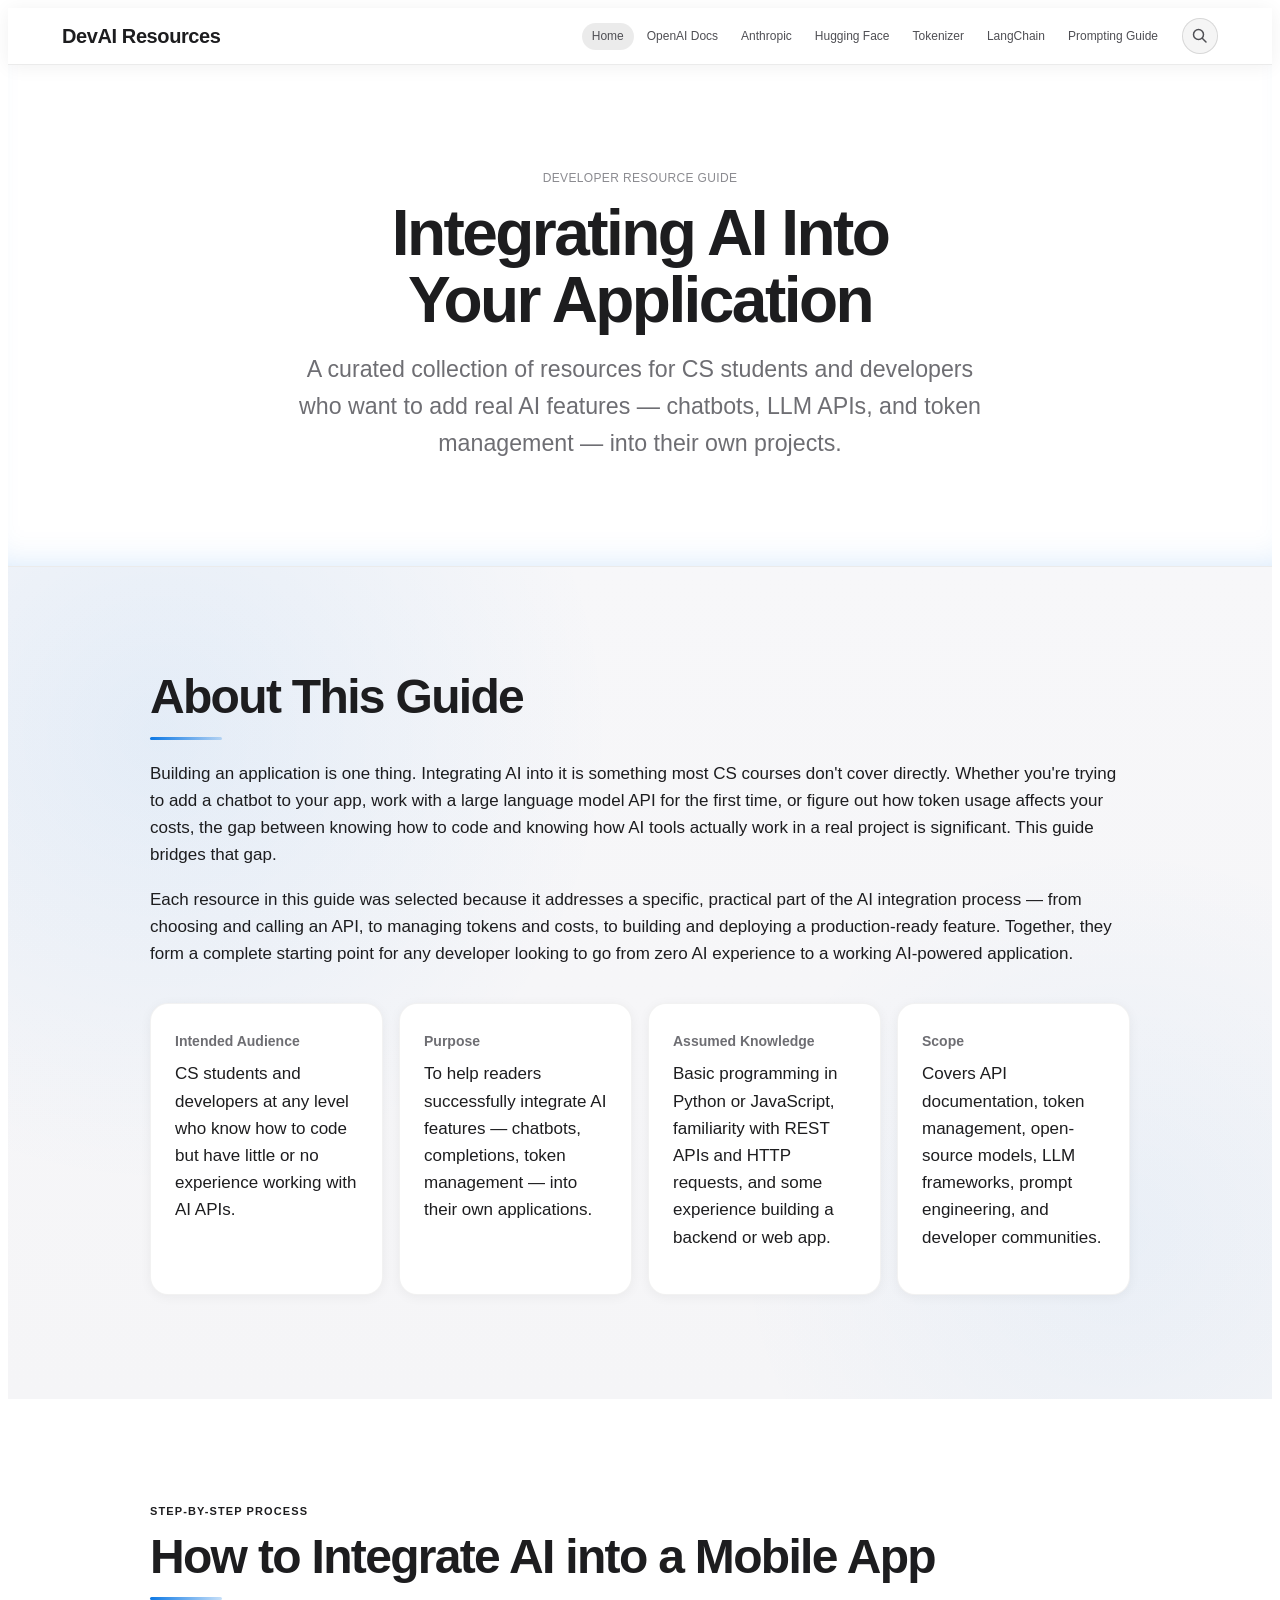
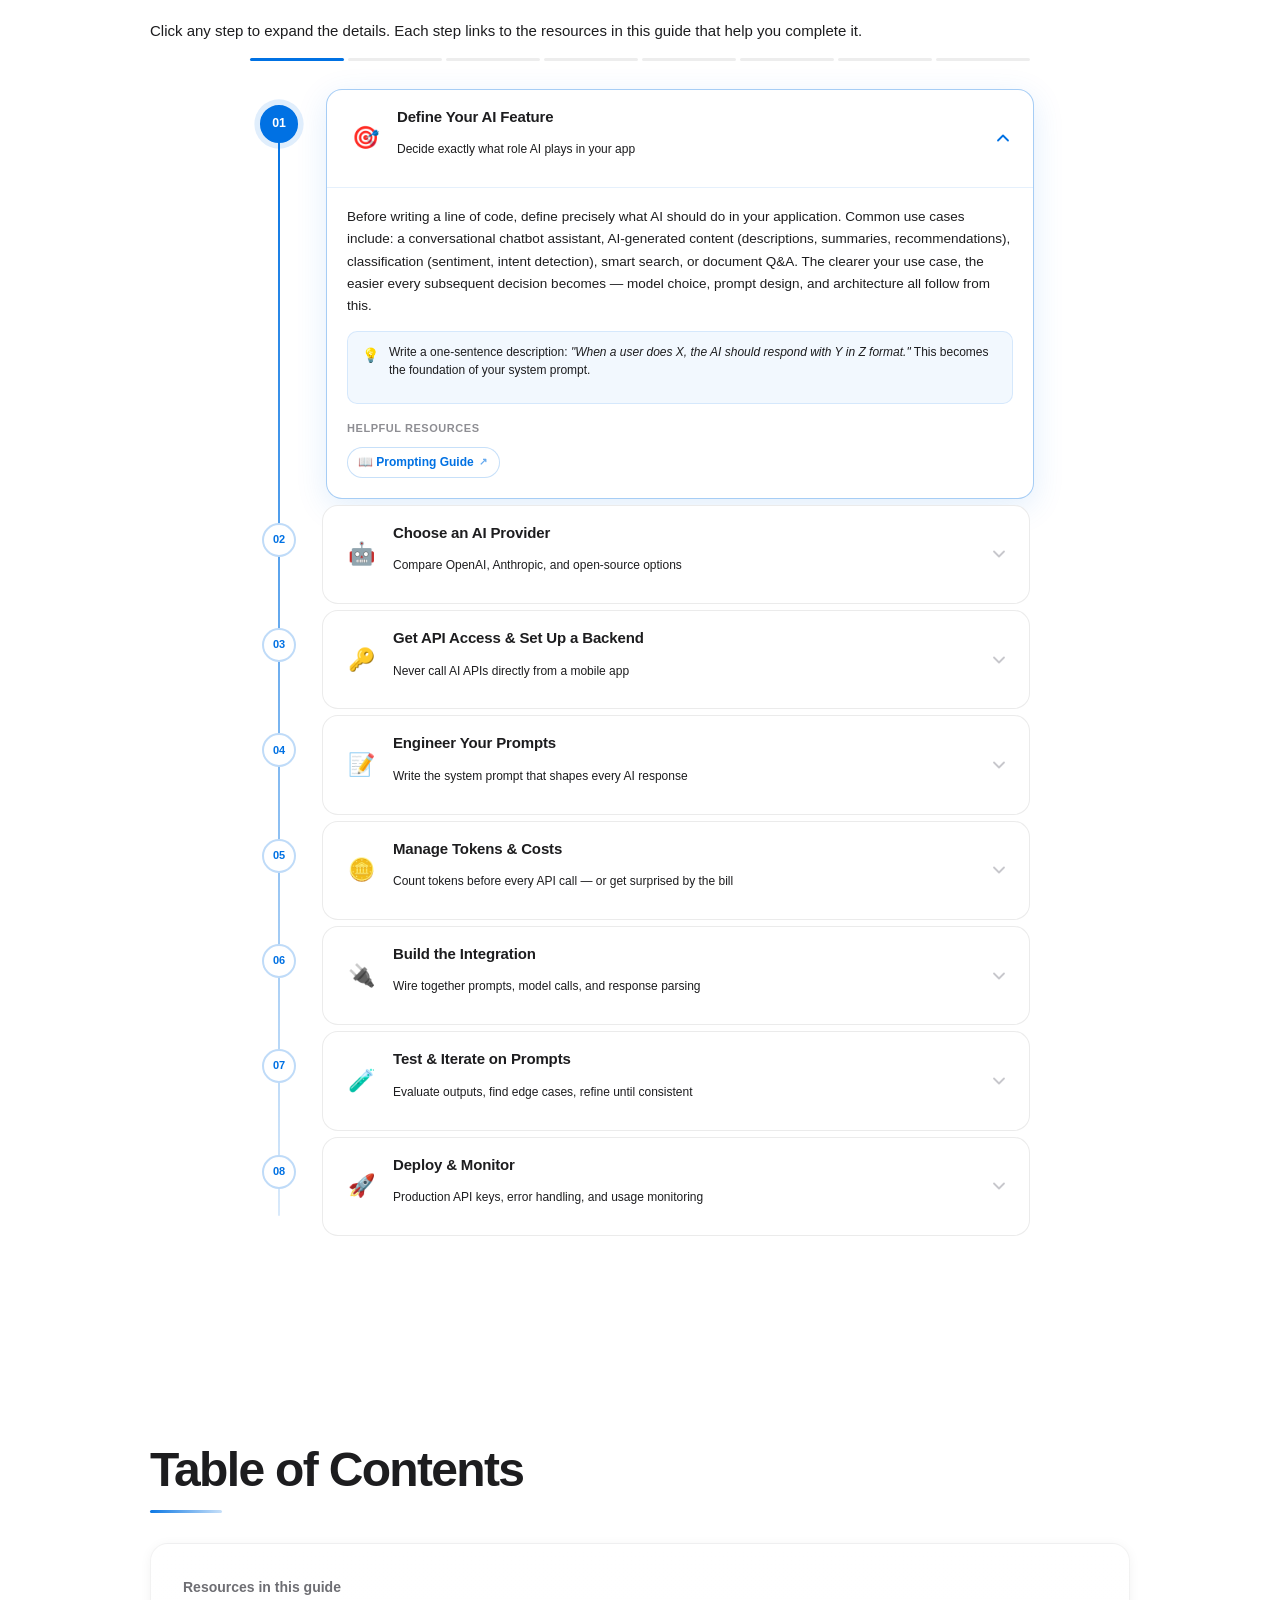
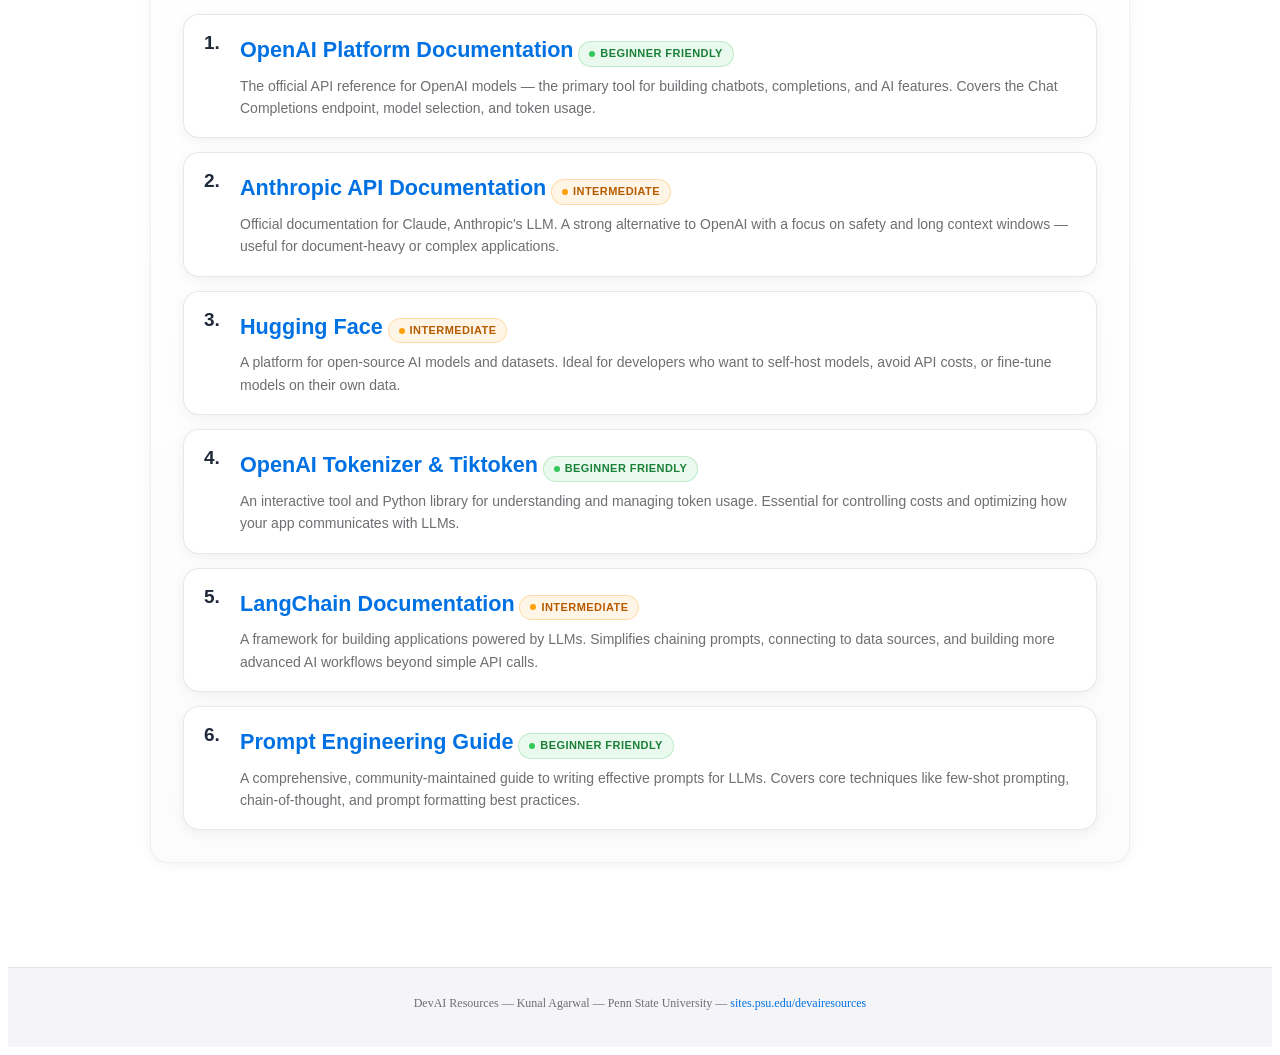
==== commit ce0a46a9: "Add real-world UX: copy buttons, difficulty tags, resource nav, back-to-top" ====
--- a/index.html
+++ b/index.html
@@ -371,26 +371,32 @@
           <ol class="toc-panel__list">
             <li>
               <a href="openai-docs.html">OpenAI Platform Documentation</a>
+              <span class="toc-panel__difficulty"><span class="devai-difficulty devai-difficulty--beginner"><span class="devai-difficulty__dot"></span>Beginner Friendly</span></span>
               <span class="toc-panel__summary">The official API reference for OpenAI models — the primary tool for building chatbots, completions, and AI features. Covers the Chat Completions endpoint, model selection, and token usage.</span>
             </li>
             <li>
               <a href="anthropic.html">Anthropic API Documentation</a>
+              <span class="toc-panel__difficulty"><span class="devai-difficulty devai-difficulty--intermediate"><span class="devai-difficulty__dot"></span>Intermediate</span></span>
               <span class="toc-panel__summary">Official documentation for Claude, Anthropic's LLM. A strong alternative to OpenAI with a focus on safety and long context windows — useful for document-heavy or complex applications.</span>
             </li>
             <li>
               <a href="huggingface.html">Hugging Face</a>
+              <span class="toc-panel__difficulty"><span class="devai-difficulty devai-difficulty--intermediate"><span class="devai-difficulty__dot"></span>Intermediate</span></span>
               <span class="toc-panel__summary">A platform for open-source AI models and datasets. Ideal for developers who want to self-host models, avoid API costs, or fine-tune models on their own data.</span>
             </li>
             <li>
               <a href="tokenizer.html">OpenAI Tokenizer &amp; Tiktoken</a>
+              <span class="toc-panel__difficulty"><span class="devai-difficulty devai-difficulty--beginner"><span class="devai-difficulty__dot"></span>Beginner Friendly</span></span>
               <span class="toc-panel__summary">An interactive tool and Python library for understanding and managing token usage. Essential for controlling costs and optimizing how your app communicates with LLMs.</span>
             </li>
             <li>
               <a href="langchain.html">LangChain Documentation</a>
+              <span class="toc-panel__difficulty"><span class="devai-difficulty devai-difficulty--intermediate"><span class="devai-difficulty__dot"></span>Intermediate</span></span>
               <span class="toc-panel__summary">A framework for building applications powered by LLMs. Simplifies chaining prompts, connecting to data sources, and building more advanced AI workflows beyond simple API calls.</span>
             </li>
             <li>
               <a href="prompting-guide.html">Prompt Engineering Guide</a>
+              <span class="toc-panel__difficulty"><span class="devai-difficulty devai-difficulty--beginner"><span class="devai-difficulty__dot"></span>Beginner Friendly</span></span>
               <span class="toc-panel__summary">A comprehensive, community-maintained guide to writing effective prompts for LLMs. Covers core techniques like few-shot prompting, chain-of-thought, and prompt formatting best practices.</span>
             </li>
           </ol>
@@ -408,6 +414,7 @@
   </footer>
 
   <script src="search.js"></script>
+  <script src="ui.js"></script>
   <script>
   /* ── AI Integration Flowchart interaction ──────────────────── */
   (function () {
--- a/style.css
+++ b/style.css
@@ -1504,3 +1504,211 @@
 }
 
 /* ── end AI Integration Flowchart ─────────────────────────── */
+
+/* ══════════════════════════════════════════════════════════════
+   Real-world UX additions
+   ══════════════════════════════════════════════════════════════ */
+
+/* ── 1. Copy button on code blocks ───────────────────────── */
+.devai-copy-btn {
+  position: absolute;
+  top: 12px;
+  right: 12px;
+  display: inline-flex;
+  align-items: center;
+  gap: 5px;
+  padding: 5px 10px;
+  border-radius: 7px;
+  background: rgba(255, 255, 255, 0.07);
+  border: 1px solid rgba(255, 255, 255, 0.1);
+  color: #a0a8b8;
+  font-size: 11px;
+  font-weight: 600;
+  font-family: -apple-system, BlinkMacSystemFont, "SF Pro Text", sans-serif;
+  cursor: pointer;
+  transition: background 0.18s ease, color 0.18s ease, border-color 0.18s ease;
+  z-index: 2;
+  letter-spacing: 0.01em;
+  user-select: none;
+}
+
+.devai-copy-btn:hover {
+  background: rgba(255, 255, 255, 0.13);
+  color: #e0e4ec;
+  border-color: rgba(255, 255, 255, 0.2);
+}
+
+.devai-copy-btn.is-copied {
+  background: rgba(52, 199, 89, 0.15);
+  border-color: rgba(52, 199, 89, 0.3);
+  color: #34c759;
+}
+
+.devai-copy-btn svg {
+  width: 12px;
+  height: 12px;
+  flex-shrink: 0;
+}
+
+/* ── 2. Difficulty badge ─────────────────────────────────── */
+.devai-difficulty {
+  display: inline-flex;
+  align-items: center;
+  gap: 5px;
+  padding: 3px 10px;
+  border-radius: 999px;
+  font-size: 11px;
+  font-weight: 700;
+  letter-spacing: 0.04em;
+  text-transform: uppercase;
+}
+
+.devai-difficulty--beginner {
+  background: rgba(52, 199, 89, 0.1);
+  color: #1a7f37;
+  border: 1px solid rgba(52, 199, 89, 0.25);
+}
+
+.devai-difficulty--intermediate {
+  background: rgba(255, 159, 10, 0.1);
+  color: #b55c00;
+  border: 1px solid rgba(255, 159, 10, 0.3);
+}
+
+.devai-difficulty--advanced {
+  background: rgba(255, 59, 48, 0.08);
+  color: #c0392b;
+  border: 1px solid rgba(255, 59, 48, 0.2);
+}
+
+.devai-difficulty__dot {
+  width: 6px;
+  height: 6px;
+  border-radius: 50%;
+  flex-shrink: 0;
+}
+
+.devai-difficulty--beginner .devai-difficulty__dot  { background: #34c759; }
+.devai-difficulty--intermediate .devai-difficulty__dot { background: #ff9f0a; }
+.devai-difficulty--advanced .devai-difficulty__dot    { background: #ff3b30; }
+
+/* card-level difficulty (on index.html toc cards) */
+.toc-panel__difficulty {
+  display: inline-flex;
+  align-items: center;
+  gap: 5px;
+  font-size: 11px;
+  font-weight: 600;
+  margin-top: 4px;
+  padding: 2px 0;
+}
+
+/* ── 3. Resource prev/next navigation ────────────────────── */
+.resource-nav {
+  display: flex;
+  align-items: stretch;
+  justify-content: space-between;
+  gap: 16px;
+  max-width: 680px;
+  margin: 0 auto;
+}
+
+.resource-nav__btn {
+  display: flex;
+  flex-direction: column;
+  flex: 1;
+  padding: 18px 20px;
+  border-radius: 14px;
+  border: 1px solid rgba(0, 0, 0, 0.09);
+  background: #fff;
+  text-decoration: none !important;
+  transition: border-color 0.2s ease, box-shadow 0.2s ease, transform 0.2s ease;
+  min-width: 0;
+  cursor: pointer;
+}
+
+.resource-nav__btn:hover {
+  border-color: rgba(0, 113, 227, 0.3);
+  box-shadow: 0 6px 24px rgba(0, 113, 227, 0.1);
+  transform: translateY(-2px);
+  text-decoration: none !important;
+}
+
+.resource-nav__btn--prev { align-items: flex-start; }
+.resource-nav__btn--next { align-items: flex-end;   }
+
+.resource-nav__label {
+  font-size: 11px;
+  font-weight: 700;
+  letter-spacing: 0.07em;
+  text-transform: uppercase;
+  color: #8e8e93;
+  margin-bottom: 6px;
+  display: flex;
+  align-items: center;
+  gap: 5px;
+}
+
+.resource-nav__title {
+  font-size: 14px;
+  font-weight: 650;
+  color: #0071e3;
+  line-height: 1.3;
+  max-width: 22ch;
+}
+
+.resource-nav__btn--next .resource-nav__title {
+  text-align: right;
+}
+
+/* placeholder if only one direction */
+.resource-nav__spacer { flex: 1; }
+
+@media (max-width: 600px) {
+  .resource-nav { flex-direction: column; }
+  .resource-nav__btn--next .resource-nav__title { text-align: left; }
+}
+
+/* ── 4. Back-to-top button ───────────────────────────────── */
+.devai-back-top {
+  position: fixed;
+  bottom: 28px;
+  right: 28px;
+  width: 42px;
+  height: 42px;
+  border-radius: 50%;
+  background: rgba(255, 255, 255, 0.92);
+  border: 1px solid rgba(0, 0, 0, 0.1);
+  box-shadow: 0 4px 18px rgba(0, 0, 0, 0.12);
+  display: flex;
+  align-items: center;
+  justify-content: center;
+  cursor: pointer;
+  color: #1d1d1f;
+  -webkit-backdrop-filter: saturate(180%) blur(12px);
+  backdrop-filter: saturate(180%) blur(12px);
+  opacity: 0;
+  transform: translateY(12px);
+  pointer-events: none;
+  transition: opacity 0.25s ease, transform 0.25s ease, background 0.2s ease, box-shadow 0.2s ease;
+  z-index: 900;
+}
+
+.devai-back-top.is-visible {
+  opacity: 1;
+  transform: translateY(0);
+  pointer-events: auto;
+}
+
+.devai-back-top:hover {
+  background: #fff;
+  box-shadow: 0 8px 28px rgba(0, 0, 0, 0.16);
+  color: #0071e3;
+}
+
+.devai-back-top svg {
+  width: 16px;
+  height: 16px;
+}
+
+/* ── end real-world UX additions ─────────────────────────── */
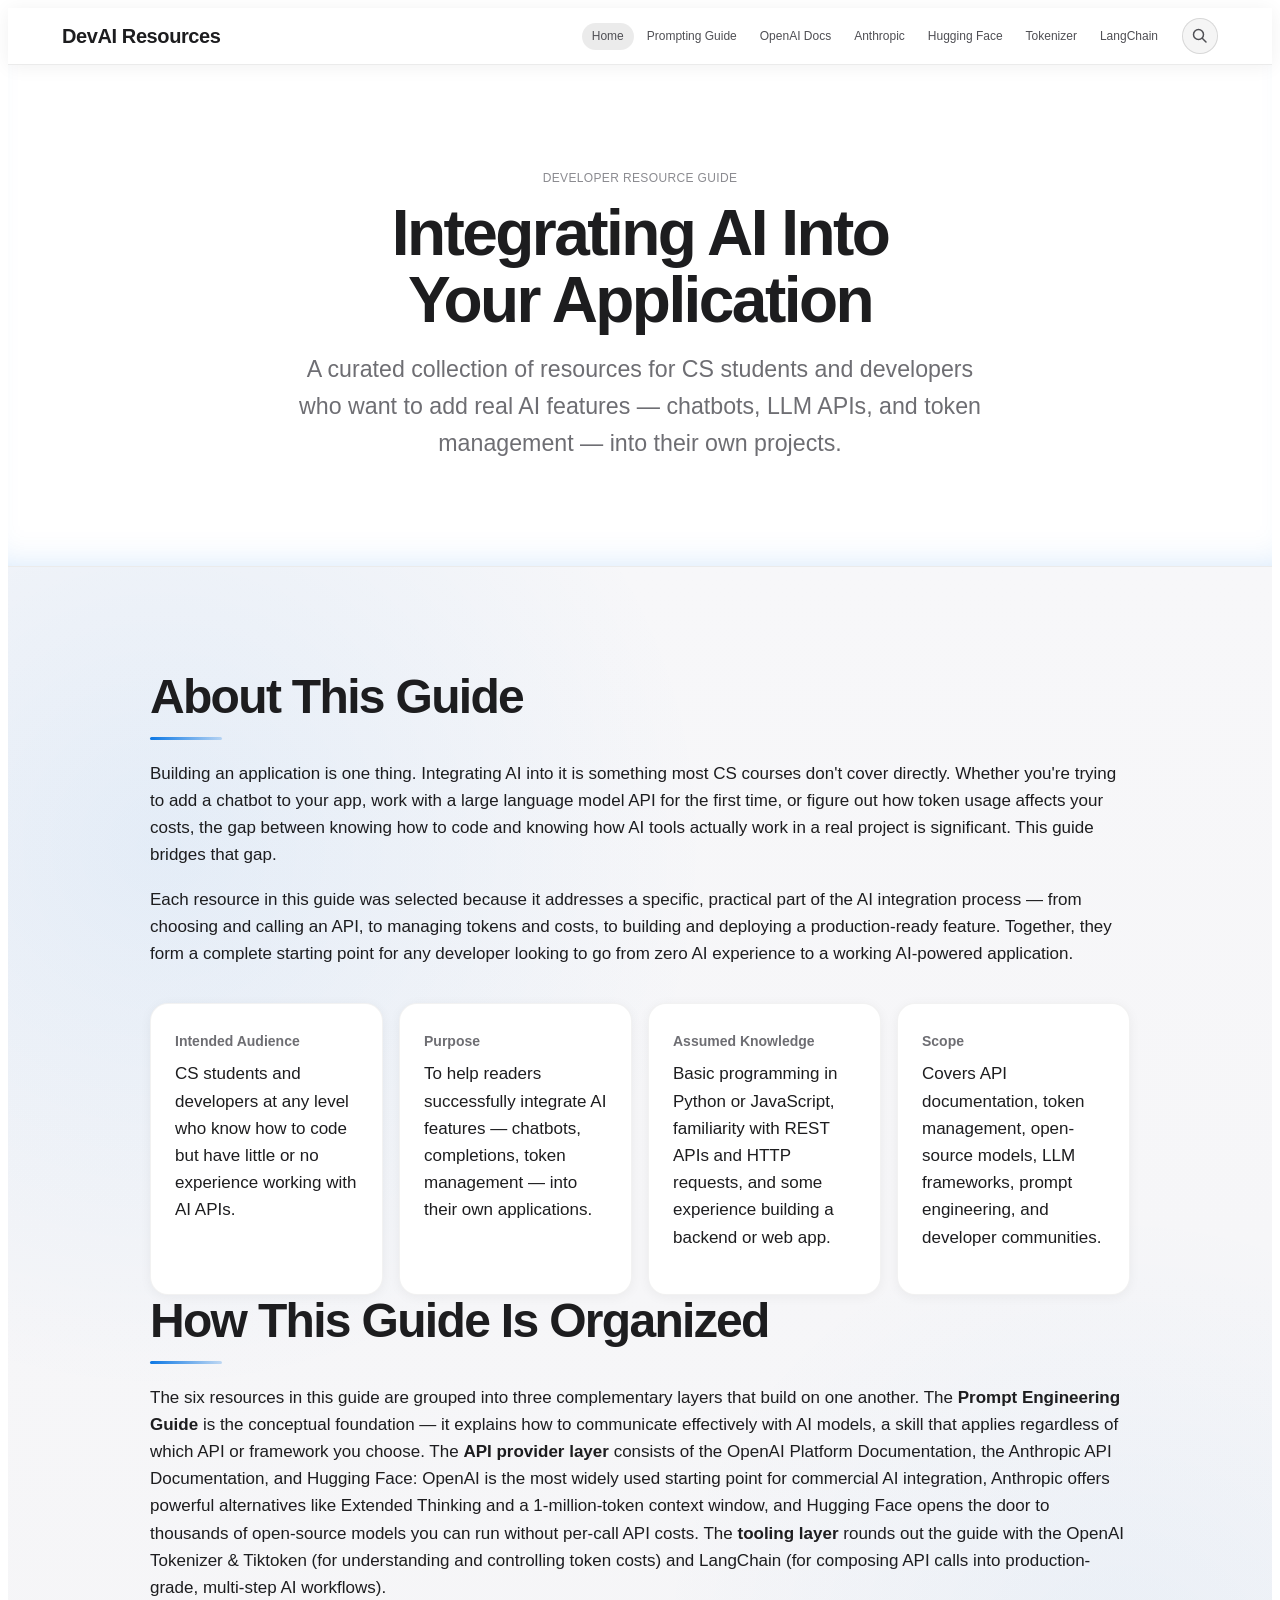
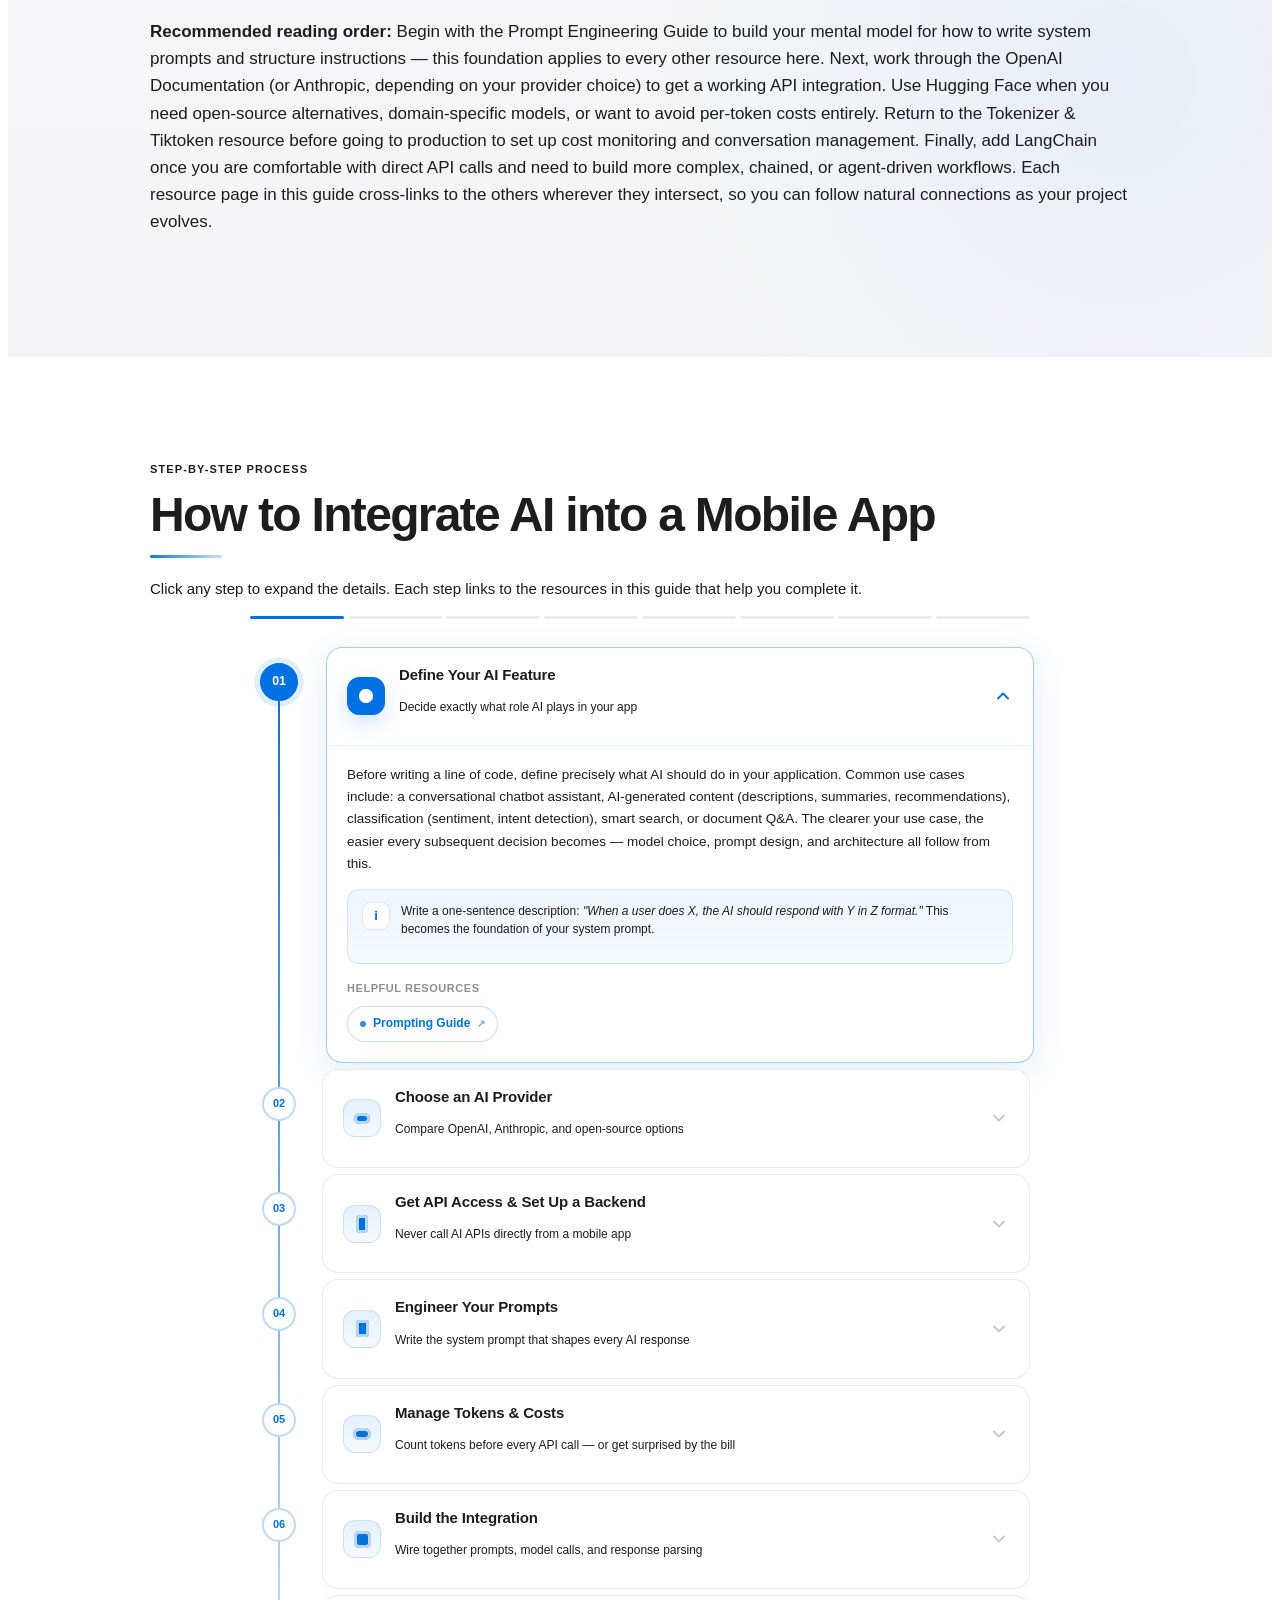
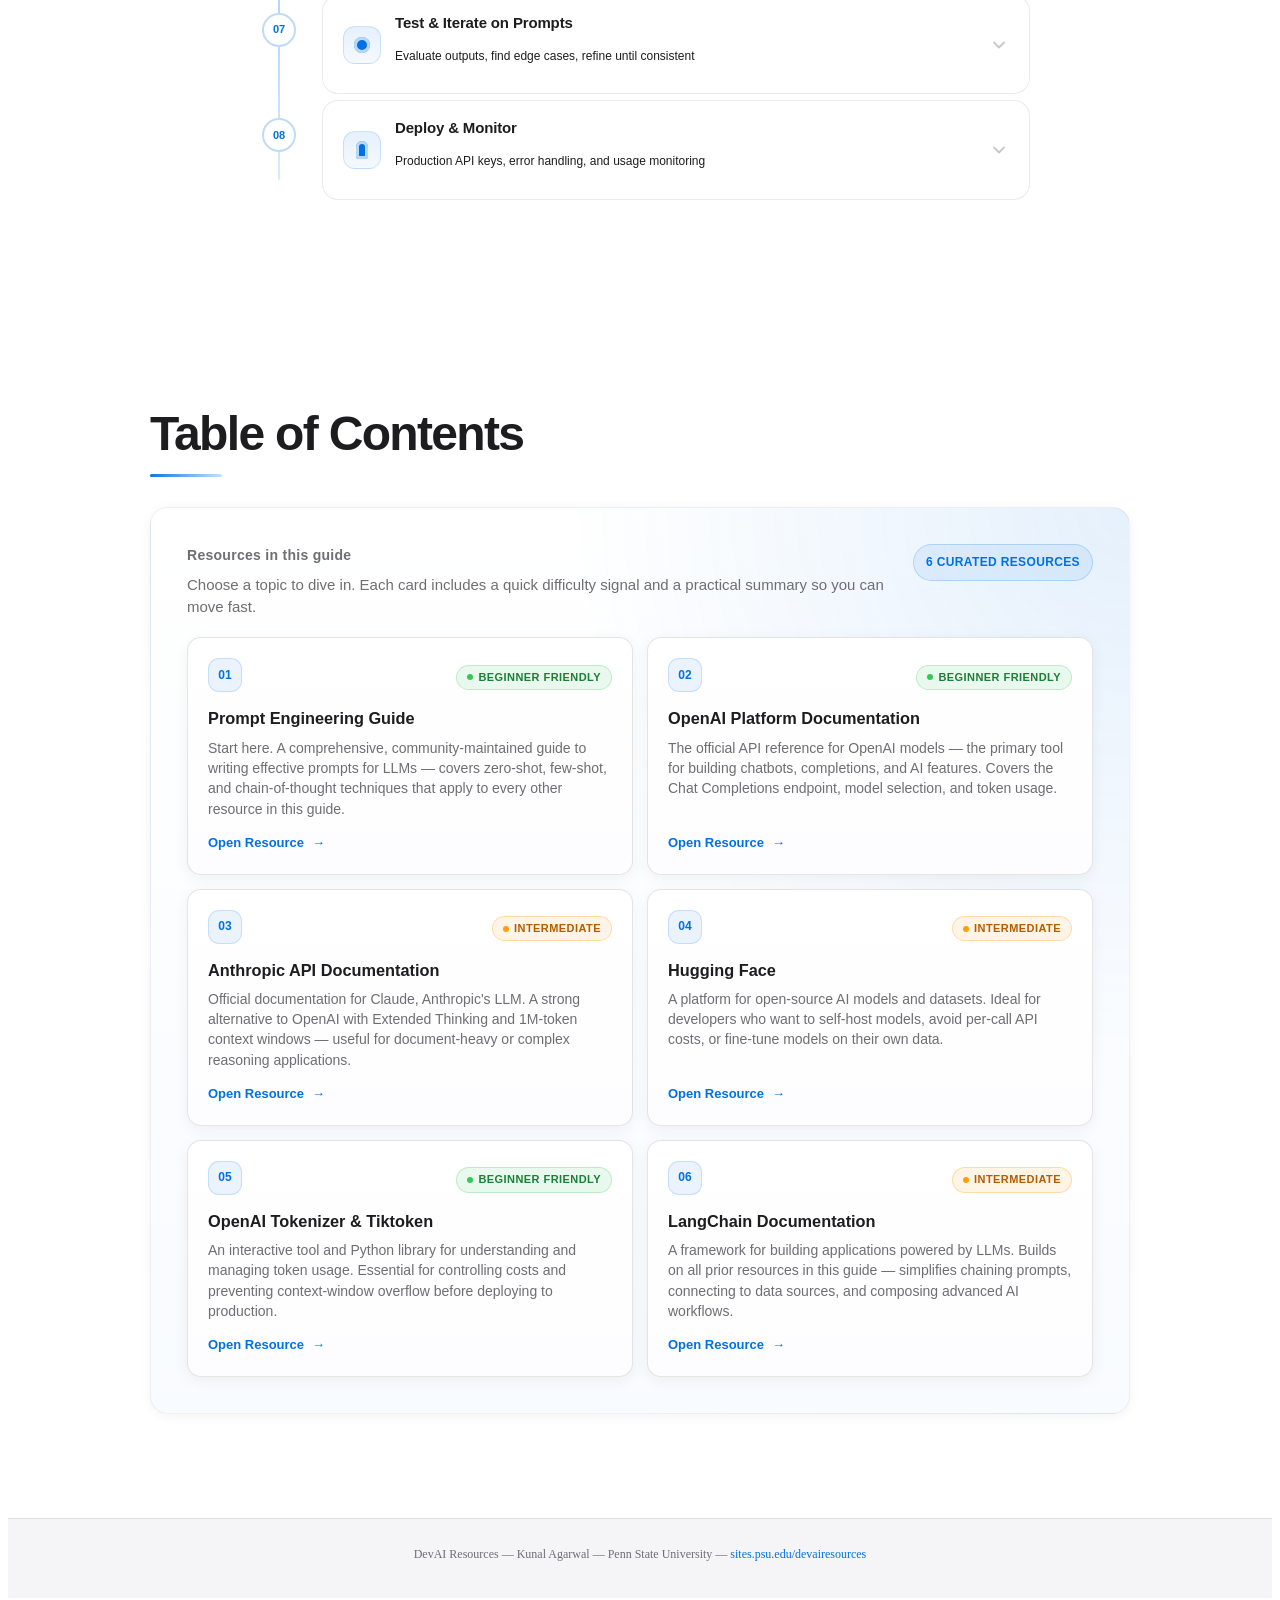
==== commit 67cdc1e5: "Refine resource page UI and remove emoji clutter" ====
--- a/index.html
+++ b/index.html
@@ -15,12 +15,12 @@
       <nav class="devai-nav" aria-label="Primary">
         <ul class="devai-nav__list">
           <li><a href="index.html" class="devai-nav__link is-current">Home</a></li>
+          <li><a href="prompting-guide.html" class="devai-nav__link">Prompting Guide</a></li>
           <li><a href="openai-docs.html" class="devai-nav__link">OpenAI Docs</a></li>
           <li><a href="anthropic.html" class="devai-nav__link">Anthropic</a></li>
           <li><a href="huggingface.html" class="devai-nav__link">Hugging Face</a></li>
           <li><a href="tokenizer.html" class="devai-nav__link">Tokenizer</a></li>
           <li><a href="langchain.html" class="devai-nav__link">LangChain</a></li>
-          <li><a href="prompting-guide.html" class="devai-nav__link">Prompting Guide</a></li>
         </ul>
         <div class="devai-search" id="devaiSearch">
           <button class="devai-search__btn" id="devaiSearchToggle" aria-label="Search" aria-expanded="false">
@@ -88,6 +88,31 @@
             <p>Covers API documentation, token management, open-source models, LLM frameworks, prompt engineering, and developer communities.</p>
           </div>
         </div>
+
+        <h2 class="section-headline" style="margin-top:2.5rem">How This Guide Is Organized</h2>
+        <p>
+          The six resources in this guide are grouped into three complementary layers that build on one another.
+          The <strong>Prompt Engineering Guide</strong> is the conceptual foundation — it explains how to communicate
+          effectively with AI models, a skill that applies regardless of which API or framework you choose.
+          The <strong>API provider layer</strong> consists of the OpenAI Platform Documentation, the Anthropic API
+          Documentation, and Hugging Face: OpenAI is the most widely used starting point for commercial AI integration,
+          Anthropic offers powerful alternatives like Extended Thinking and a 1-million-token context window, and
+          Hugging Face opens the door to thousands of open-source models you can run without per-call API costs.
+          The <strong>tooling layer</strong> rounds out the guide with the OpenAI Tokenizer &amp; Tiktoken (for
+          understanding and controlling token costs) and LangChain (for composing API calls into production-grade,
+          multi-step AI workflows).
+        </p>
+        <p>
+          <strong>Recommended reading order:</strong> Begin with the Prompt Engineering Guide to build your mental
+          model for how to write system prompts and structure instructions — this foundation applies to every other
+          resource here. Next, work through the OpenAI Documentation (or Anthropic, depending on your provider choice)
+          to get a working API integration. Use Hugging Face when you need open-source alternatives, domain-specific
+          models, or want to avoid per-token costs entirely. Return to the Tokenizer &amp; Tiktoken resource before
+          going to production to set up cost monitoring and conversation management. Finally, add LangChain once you
+          are comfortable with direct API calls and need to build more complex, chained, or agent-driven workflows.
+          Each resource page in this guide cross-links to the others wherever they intersect, so you can follow
+          natural connections as your project evolves.
+        </p>
       </div>
     </section>
 
@@ -134,7 +159,7 @@
                     </div>
                     <div class="flow-step__resources">
                       <span class="flow-step__resources-label">Helpful resources</span>
-                      <a class="flow-chip" href="prompting-guide.html">📖 Prompting Guide <span class="flow-chip__arrow">↗</span></a>
+                      <a class="flow-chip" href="prompting-guide.html">Prompting Guide <span class="flow-chip__arrow">↗</span></a>
                     </div>
                   </div>
                 </div>
@@ -157,16 +182,16 @@
               <div class="flow-step__body">
                 <div class="flow-step__body-inner">
                   <div class="flow-step__body-content">
-                    <p class="flow-step__desc"><strong>OpenAI (GPT-4o)</strong> is the most widely supported choice — excellent performance, large ecosystem, and the easiest APIs to get started with. <strong>Anthropic (Claude)</strong> offers a 200k token context window, making it ideal for apps that work with large documents or long conversations. <strong>Hugging Face</strong> gives you open-source models you can self-host — no per-token cost, full control, but you manage the infrastructure. For most mobile app projects, OpenAI or Anthropic is the right starting point.</p>
-                    <div class="flow-step__tip">
-                      <span class="flow-step__tip-icon">💡</span>
-                      <p class="flow-step__tip-text">Start with <strong>GPT-4o-mini</strong> — it's ~20× cheaper than GPT-4o with very strong performance for most tasks. Upgrade only if output quality is genuinely insufficient.</p>
-                    </div>
-                    <div class="flow-step__resources">
-                      <span class="flow-step__resources-label">Helpful resources</span>
-                      <a class="flow-chip" href="openai-docs.html">⚡ OpenAI Docs <span class="flow-chip__arrow">↗</span></a>
-                      <a class="flow-chip" href="anthropic.html">🧠 Anthropic / Claude <span class="flow-chip__arrow">↗</span></a>
-                      <a class="flow-chip" href="huggingface.html">🤗 Hugging Face <span class="flow-chip__arrow">↗</span></a>
+                    <p class="flow-step__desc"><strong>OpenAI (GPT-5.4)</strong> is the most widely supported choice — excellent performance, large ecosystem, and the easiest APIs to get started with. <strong>Anthropic (Claude Sonnet 4.6)</strong> offers a 1M token context window and Extended Thinking, making it ideal for apps that work with large documents or complex reasoning. <strong>Hugging Face</strong> gives you open-source models you can self-host — no per-token cost, full control, but you manage the infrastructure. For most mobile app projects, OpenAI or Anthropic is the right starting point.</p>
+                    <div class="flow-step__tip">
+                      <span class="flow-step__tip-icon">💡</span>
+                      <p class="flow-step__tip-text">Start with <strong>GPT-5.4 nano or mini</strong> — nano is $0.20/1M tokens and handles most simple tasks well. Only upgrade to the full GPT-5.4 model when output quality genuinely demands it.</p>
+                    </div>
+                    <div class="flow-step__resources">
+                      <span class="flow-step__resources-label">Helpful resources</span>
+                      <a class="flow-chip" href="openai-docs.html">OpenAI Docs <span class="flow-chip__arrow">↗</span></a>
+                      <a class="flow-chip" href="anthropic.html">Anthropic / Claude <span class="flow-chip__arrow">↗</span></a>
+                      <a class="flow-chip" href="huggingface.html">Hugging Face <span class="flow-chip__arrow">↗</span></a>
                     </div>
                   </div>
                 </div>
@@ -196,8 +221,8 @@
                     </div>
                     <div class="flow-step__resources">
                       <span class="flow-step__resources-label">Helpful resources</span>
-                      <a class="flow-chip" href="openai-docs.html">⚡ OpenAI Docs <span class="flow-chip__arrow">↗</span></a>
-                      <a class="flow-chip" href="anthropic.html">🧠 Anthropic Docs <span class="flow-chip__arrow">↗</span></a>
+                      <a class="flow-chip" href="openai-docs.html">OpenAI Docs <span class="flow-chip__arrow">↗</span></a>
+                      <a class="flow-chip" href="anthropic.html">Anthropic Docs <span class="flow-chip__arrow">↗</span></a>
                     </div>
                   </div>
                 </div>
@@ -227,7 +252,7 @@
                     </div>
                     <div class="flow-step__resources">
                       <span class="flow-step__resources-label">Helpful resources</span>
-                      <a class="flow-chip" href="prompting-guide.html">📖 Prompting Guide <span class="flow-chip__arrow">↗</span></a>
+                      <a class="flow-chip" href="prompting-guide.html">Prompting Guide <span class="flow-chip__arrow">↗</span></a>
                     </div>
                   </div>
                 </div>
@@ -257,7 +282,7 @@
                     </div>
                     <div class="flow-step__resources">
                       <span class="flow-step__resources-label">Helpful resources</span>
-                      <a class="flow-chip" href="tokenizer.html">🔢 Tokenizer &amp; Tiktoken <span class="flow-chip__arrow">↗</span></a>
+                      <a class="flow-chip" href="tokenizer.html">Tokenizer &amp; Tiktoken <span class="flow-chip__arrow">↗</span></a>
                     </div>
                   </div>
                 </div>
@@ -287,9 +312,9 @@
                     </div>
                     <div class="flow-step__resources">
                       <span class="flow-step__resources-label">Helpful resources</span>
-                      <a class="flow-chip" href="langchain.html">⛓️ LangChain <span class="flow-chip__arrow">↗</span></a>
-                      <a class="flow-chip" href="openai-docs.html">⚡ OpenAI Docs <span class="flow-chip__arrow">↗</span></a>
-                      <a class="flow-chip" href="anthropic.html">🧠 Anthropic Docs <span class="flow-chip__arrow">↗</span></a>
+                      <a class="flow-chip" href="langchain.html">LangChain <span class="flow-chip__arrow">↗</span></a>
+                      <a class="flow-chip" href="openai-docs.html">OpenAI Docs <span class="flow-chip__arrow">↗</span></a>
+                      <a class="flow-chip" href="anthropic.html">Anthropic Docs <span class="flow-chip__arrow">↗</span></a>
                     </div>
                   </div>
                 </div>
@@ -319,7 +344,7 @@
                     </div>
                     <div class="flow-step__resources">
                       <span class="flow-step__resources-label">Helpful resources</span>
-                      <a class="flow-chip" href="prompting-guide.html">📖 Prompting Guide <span class="flow-chip__arrow">↗</span></a>
+                      <a class="flow-chip" href="prompting-guide.html">Prompting Guide <span class="flow-chip__arrow">↗</span></a>
                     </div>
                   </div>
                 </div>
@@ -349,8 +374,8 @@
                     </div>
                     <div class="flow-step__resources">
                       <span class="flow-step__resources-label">Helpful resources</span>
-                      <a class="flow-chip" href="tokenizer.html">🔢 Tokenizer &amp; Tiktoken <span class="flow-chip__arrow">↗</span></a>
-                      <a class="flow-chip" href="anthropic.html">🧠 Anthropic (Prompt Caching) <span class="flow-chip__arrow">↗</span></a>
+                      <a class="flow-chip" href="tokenizer.html">Tokenizer &amp; Tiktoken <span class="flow-chip__arrow">↗</span></a>
+                      <a class="flow-chip" href="anthropic.html">Anthropic (Prompt Caching) <span class="flow-chip__arrow">↗</span></a>
                     </div>
                   </div>
                 </div>
@@ -367,37 +392,79 @@
       <div class="layout-constrain">
         <h2 class="section-headline">Table of Contents</h2>
         <div class="toc-panel">
-          <div class="toc-panel__label">Resources in this guide</div>
+          <div class="toc-panel__header">
+            <div class="toc-panel__header-copy">
+              <div class="toc-panel__label">Resources in this guide</div>
+              <p class="toc-panel__intro">Choose a topic to dive in. Each card includes a quick difficulty signal and a practical summary so you can move fast.</p>
+            </div>
+            <div class="toc-panel__count">6 curated resources</div>
+          </div>
           <ol class="toc-panel__list">
             <li>
-              <a href="openai-docs.html">OpenAI Platform Documentation</a>
-              <span class="toc-panel__difficulty"><span class="devai-difficulty devai-difficulty--beginner"><span class="devai-difficulty__dot"></span>Beginner Friendly</span></span>
-              <span class="toc-panel__summary">The official API reference for OpenAI models — the primary tool for building chatbots, completions, and AI features. Covers the Chat Completions endpoint, model selection, and token usage.</span>
+              <a href="prompting-guide.html">
+                <span class="toc-panel__meta">
+                  <span class="toc-panel__index">01</span>
+                  <span class="toc-panel__difficulty"><span class="devai-difficulty devai-difficulty--beginner"><span class="devai-difficulty__dot"></span>Beginner Friendly</span></span>
+                </span>
+                <span class="toc-panel__title">Prompt Engineering Guide</span>
+                <span class="toc-panel__summary">Start here. A comprehensive, community-maintained guide to writing effective prompts for LLMs — covers zero-shot, few-shot, and chain-of-thought techniques that apply to every other resource in this guide.</span>
+                <span class="toc-panel__cta">Open Resource <span class="toc-panel__cta-arrow" aria-hidden="true">→</span></span>
+              </a>
             </li>
             <li>
-              <a href="anthropic.html">Anthropic API Documentation</a>
-              <span class="toc-panel__difficulty"><span class="devai-difficulty devai-difficulty--intermediate"><span class="devai-difficulty__dot"></span>Intermediate</span></span>
-              <span class="toc-panel__summary">Official documentation for Claude, Anthropic's LLM. A strong alternative to OpenAI with a focus on safety and long context windows — useful for document-heavy or complex applications.</span>
+              <a href="openai-docs.html">
+                <span class="toc-panel__meta">
+                  <span class="toc-panel__index">02</span>
+                  <span class="toc-panel__difficulty"><span class="devai-difficulty devai-difficulty--beginner"><span class="devai-difficulty__dot"></span>Beginner Friendly</span></span>
+                </span>
+                <span class="toc-panel__title">OpenAI Platform Documentation</span>
+                <span class="toc-panel__summary">The official API reference for OpenAI models — the primary tool for building chatbots, completions, and AI features. Covers the Chat Completions endpoint, model selection, and token usage.</span>
+                <span class="toc-panel__cta">Open Resource <span class="toc-panel__cta-arrow" aria-hidden="true">→</span></span>
+              </a>
             </li>
             <li>
-              <a href="huggingface.html">Hugging Face</a>
-              <span class="toc-panel__difficulty"><span class="devai-difficulty devai-difficulty--intermediate"><span class="devai-difficulty__dot"></span>Intermediate</span></span>
-              <span class="toc-panel__summary">A platform for open-source AI models and datasets. Ideal for developers who want to self-host models, avoid API costs, or fine-tune models on their own data.</span>
+              <a href="anthropic.html">
+                <span class="toc-panel__meta">
+                  <span class="toc-panel__index">03</span>
+                  <span class="toc-panel__difficulty"><span class="devai-difficulty devai-difficulty--intermediate"><span class="devai-difficulty__dot"></span>Intermediate</span></span>
+                </span>
+                <span class="toc-panel__title">Anthropic API Documentation</span>
+                <span class="toc-panel__summary">Official documentation for Claude, Anthropic's LLM. A strong alternative to OpenAI with Extended Thinking and 1M-token context windows — useful for document-heavy or complex reasoning applications.</span>
+                <span class="toc-panel__cta">Open Resource <span class="toc-panel__cta-arrow" aria-hidden="true">→</span></span>
+              </a>
             </li>
             <li>
-              <a href="tokenizer.html">OpenAI Tokenizer &amp; Tiktoken</a>
-              <span class="toc-panel__difficulty"><span class="devai-difficulty devai-difficulty--beginner"><span class="devai-difficulty__dot"></span>Beginner Friendly</span></span>
-              <span class="toc-panel__summary">An interactive tool and Python library for understanding and managing token usage. Essential for controlling costs and optimizing how your app communicates with LLMs.</span>
+              <a href="huggingface.html">
+                <span class="toc-panel__meta">
+                  <span class="toc-panel__index">04</span>
+                  <span class="toc-panel__difficulty"><span class="devai-difficulty devai-difficulty--intermediate"><span class="devai-difficulty__dot"></span>Intermediate</span></span>
+                </span>
+                <span class="toc-panel__title">Hugging Face</span>
+                <span class="toc-panel__summary">A platform for open-source AI models and datasets. Ideal for developers who want to self-host models, avoid per-call API costs, or fine-tune models on their own data.</span>
+                <span class="toc-panel__cta">Open Resource <span class="toc-panel__cta-arrow" aria-hidden="true">→</span></span>
+              </a>
             </li>
             <li>
-              <a href="langchain.html">LangChain Documentation</a>
-              <span class="toc-panel__difficulty"><span class="devai-difficulty devai-difficulty--intermediate"><span class="devai-difficulty__dot"></span>Intermediate</span></span>
-              <span class="toc-panel__summary">A framework for building applications powered by LLMs. Simplifies chaining prompts, connecting to data sources, and building more advanced AI workflows beyond simple API calls.</span>
+              <a href="tokenizer.html">
+                <span class="toc-panel__meta">
+                  <span class="toc-panel__index">05</span>
+                  <span class="toc-panel__difficulty"><span class="devai-difficulty devai-difficulty--beginner"><span class="devai-difficulty__dot"></span>Beginner Friendly</span></span>
+                </span>
+                <span class="toc-panel__title">OpenAI Tokenizer &amp; Tiktoken</span>
+                <span class="toc-panel__summary">An interactive tool and Python library for understanding and managing token usage. Essential for controlling costs and preventing context-window overflow before deploying to production.</span>
+                <span class="toc-panel__cta">Open Resource <span class="toc-panel__cta-arrow" aria-hidden="true">→</span></span>
+              </a>
             </li>
             <li>
-              <a href="prompting-guide.html">Prompt Engineering Guide</a>
-              <span class="toc-panel__difficulty"><span class="devai-difficulty devai-difficulty--beginner"><span class="devai-difficulty__dot"></span>Beginner Friendly</span></span>
-              <span class="toc-panel__summary">A comprehensive, community-maintained guide to writing effective prompts for LLMs. Covers core techniques like few-shot prompting, chain-of-thought, and prompt formatting best practices.</span>
+              <a href="langchain.html">
+                <span class="toc-panel__meta">
+                  <span class="toc-panel__index">06</span>
+                  <span class="toc-panel__difficulty"><span class="devai-difficulty devai-difficulty--intermediate"><span class="devai-difficulty__dot"></span>Intermediate</span></span>
+                </span>
+                <span class="toc-panel__title">LangChain Documentation</span>
+                <span class="toc-panel__summary">A framework for building applications powered by LLMs. Builds on all prior resources in this guide — simplifies chaining prompts, connecting to data sources, and composing advanced AI workflows.</span>
+                <span class="toc-panel__cta">Open Resource <span class="toc-panel__cta-arrow" aria-hidden="true">→</span></span>
+              </a>
             </li>
           </ol>
         </div>
--- a/style.css
+++ b/style.css
@@ -675,68 +675,145 @@
 
 .page-main .toc-panel {
   margin-top: 30px !important;
-  padding: 32px !important;
-  background: linear-gradient(180deg, #ffffff 0%, #fcfcfd 100%) !important;
+  padding: 36px !important;
+  background:
+    radial-gradient(circle at top right, rgba(0, 113, 227, 0.1), transparent 42%),
+    linear-gradient(180deg, #ffffff 0%, #f8fbff 100%) !important;
+}
+
+.page-main .toc-panel__header {
+  display: flex;
+  align-items: flex-start;
+  justify-content: space-between;
+  gap: 20px;
+  margin-bottom: 20px !important;
+}
+
+.page-main .toc-panel__header-copy {
+  max-width: 74ch;
 }
 
 .page-main .toc-panel__label {
-  margin-bottom: 16px !important;
+  margin-bottom: 8px !important;
   font-size: 14px !important;
+  letter-spacing: 0.02em;
   font-weight: 600 !important;
   color: var(--devai-muted) !important;
 }
 
+.page-main .toc-panel__intro {
+  margin: 0 !important;
+  font-size: 15px !important;
+  line-height: 1.45 !important;
+  color: var(--devai-muted) !important;
+}
+
+.page-main .toc-panel__count {
+  display: inline-flex;
+  align-items: center;
+  justify-content: center;
+  flex-shrink: 0;
+  padding: 8px 12px !important;
+  border-radius: 999px;
+  border: 1px solid rgba(0, 113, 227, 0.2);
+  background: rgba(0, 113, 227, 0.08) !important;
+  color: var(--devai-link) !important;
+  font-size: 12px !important;
+  font-weight: 700 !important;
+  letter-spacing: 0.03em;
+  text-transform: uppercase;
+}
+
 .page-main .toc-panel__list {
-  counter-reset: devai-toc;
   list-style: none !important;
   margin: 0 !important;
   padding: 0 !important;
+  display: grid;
+  grid-template-columns: repeat(2, minmax(0, 1fr));
+  gap: 14px;
 }
 
 .page-main .toc-panel__list > li {
-  position: relative;
-  counter-increment: devai-toc;
-  margin: 0 0 14px !important;
-  padding: 20px 20px 18px 56px !important;
-  border-radius: 16px;
-  border: 1px solid rgba(0, 0, 0, 0.09);
-  background: #ffffff !important;
-  box-shadow: 0 3px 14px rgba(0, 0, 0, 0.055);
-  transition: transform 0.2s ease, box-shadow 0.2s ease, border-color 0.2s ease;
-}
-
-.page-main .toc-panel__list > li::before {
-  content: counter(devai-toc) ".";
-  position: absolute;
-  left: 20px;
-  top: 18px;
-  font-size: 19px;
-  font-weight: 700;
-  line-height: 1;
-  color: #1f2937;
-}
-
-.page-main .toc-panel__list > li:hover {
-  transform: translateY(-1px);
-  border-color: rgba(0, 113, 227, 0.3);
-  box-shadow: 0 8px 22px rgba(0, 0, 0, 0.08);
-}
-
-.page-main .toc-panel__list > li:last-child {
-  margin-bottom: 0 !important;
+  margin: 0 !important;
 }
 
 .page-main .toc-panel__list > li > a {
-  font-size: clamp(1.1rem, 1.8vw, 1.35rem) !important;
+  display: flex;
+  flex-direction: column;
+  height: 100%;
+  min-height: 228px;
+  padding: 20px !important;
+  text-decoration: none !important;
+  border-radius: 14px;
+  border: 1px solid rgba(0, 0, 0, 0.1);
+  background: linear-gradient(180deg, #ffffff 0%, #fdfdff 100%) !important;
+  box-shadow: 0 4px 16px rgba(0, 0, 0, 0.055);
+  transition: transform 0.2s ease, box-shadow 0.2s ease, border-color 0.2s ease, background 0.2s ease;
+}
+
+.page-main .toc-panel__meta {
+  display: flex;
+  align-items: center;
+  justify-content: space-between;
+  gap: 12px;
+  margin-bottom: 16px !important;
+}
+
+.page-main .toc-panel__index {
+  display: inline-flex;
+  align-items: center;
+  justify-content: center;
+  width: 34px;
+  height: 34px;
+  border-radius: 11px;
+  font-size: 12px !important;
+  font-weight: 800 !important;
+  color: var(--devai-link) !important;
+  letter-spacing: 0;
+  background: rgba(0, 113, 227, 0.08);
+  border: 1px solid rgba(0, 113, 227, 0.16);
+}
+
+.page-main .toc-panel__title {
+  font-size: clamp(1.02rem, 1.2vw, 1.22rem) !important;
   font-weight: 700 !important;
-  line-height: 1.2 !important;
+  line-height: 1.3 !important;
+  color: var(--devai-text) !important;
+  margin: 0 0 8px !important;
 }
 
 .page-main .toc-panel__summary {
   display: block;
-  margin-top: 6px !important;
+  margin: 0 !important;
   font-size: 14px !important;
+  line-height: 1.45 !important;
   color: var(--devai-muted) !important;
+}
+
+.page-main .toc-panel__cta {
+  margin-top: auto !important;
+  display: inline-flex;
+  align-items: center;
+  gap: 8px;
+  padding-top: 14px;
+  font-size: 13px !important;
+  font-weight: 700 !important;
+  color: var(--devai-link) !important;
+}
+
+.page-main .toc-panel__cta-arrow {
+  transition: transform 0.2s ease;
+}
+
+.page-main .toc-panel__list > li > a:hover {
+  transform: translateY(-3px);
+  border-color: rgba(0, 113, 227, 0.34);
+  background: linear-gradient(180deg, #ffffff 0%, #f4f9ff 100%) !important;
+  box-shadow: 0 12px 28px rgba(0, 0, 0, 0.1), 0 6px 18px rgba(0, 113, 227, 0.1);
+}
+
+.page-main .toc-panel__list > li > a:hover .toc-panel__cta-arrow {
+  transform: translateX(3px);
 }
 
 .page-main .resource-lede__tags {
@@ -777,6 +854,8 @@
   font-size: 14px !important;
   color: var(--devai-muted) !important;
   border-bottom: 1px dashed rgba(0, 0, 0, 0.14);
+  max-width: 100%;
+  overflow-wrap: anywhere;
 }
 
 .page-main .article-stack {
@@ -893,6 +972,21 @@
   .page-main .tips-panel,
   .page-main .toc-panel {
     padding: 24px !important;
+  }
+
+  .page-main .toc-panel__header {
+    flex-direction: column;
+    align-items: flex-start;
+    margin-bottom: 16px !important;
+  }
+
+  .page-main .toc-panel__list {
+    grid-template-columns: 1fr;
+    gap: 12px;
+  }
+
+  .page-main .toc-panel__list > li > a {
+    min-height: 0;
   }
 }
 
@@ -1316,11 +1410,44 @@
 }
 
 .flow-step__icon {
-  font-size: 22px;
+  font-size: 0;
   line-height: 1;
   flex-shrink: 0;
-  width: 36px;
-  text-align: center;
+  width: 38px;
+  height: 38px;
+  border-radius: 12px;
+  display: inline-flex;
+  align-items: center;
+  justify-content: center;
+  background: linear-gradient(180deg, rgba(0,113,227,0.1), rgba(0,113,227,0.04));
+  border: 1px solid rgba(0,113,227,0.16);
+  color: #0071e3;
+}
+
+.flow-step__icon::before {
+  content: "";
+  width: 14px;
+  height: 14px;
+  border-radius: 5px;
+  background: currentColor;
+  box-shadow: inset 0 0 0 3px rgba(255,255,255,0.72);
+}
+
+.flow-step[data-step="0"] .flow-step__icon::before { border-radius: 50%; }
+.flow-step[data-step="1"] .flow-step__icon::before { width: 16px; height: 11px; border-radius: 8px; }
+.flow-step[data-step="2"] .flow-step__icon::before { width: 12px; height: 18px; border-radius: 4px; }
+.flow-step[data-step="3"] .flow-step__icon::before { width: 13px; height: 17px; border-radius: 3px; }
+.flow-step[data-step="4"] .flow-step__icon::before { width: 18px; height: 12px; border-radius: 7px; }
+.flow-step[data-step="5"] .flow-step__icon::before { width: 17px; height: 17px; border-radius: 5px; }
+.flow-step[data-step="6"] .flow-step__icon::before { width: 16px; height: 16px; border-radius: 50%; }
+.flow-step[data-step="7"] .flow-step__icon::before { width: 12px; height: 18px; border-radius: 8px 8px 4px 4px; }
+
+.flow-step.is-active .flow-step__icon,
+.flow-step:hover .flow-step__icon {
+  background: #0071e3;
+  border-color: #0071e3;
+  color: #fff;
+  box-shadow: 0 8px 20px rgba(0,113,227,0.18);
 }
 
 .flow-step__title-wrap {
@@ -1387,20 +1514,36 @@
 
 /* tip box inside step */
 .flow-step__tip {
-  display: flex;
-  gap: 10px;
+  display: grid;
+  grid-template-columns: 28px minmax(0, 1fr);
+  gap: 11px;
   align-items: flex-start;
-  background: rgba(0,113,227,0.05);
-  border: 1px solid rgba(0,113,227,0.12);
-  border-radius: 10px;
-  padding: 11px 14px;
+  background: linear-gradient(180deg, rgba(0,113,227,0.065), rgba(0,113,227,0.035));
+  border: 1px solid rgba(0,113,227,0.14);
+  border-radius: 12px;
+  padding: 12px 14px;
   margin-bottom: 16px;
 }
 
 .flow-step__tip-icon {
-  font-size: 14px;
-  flex-shrink: 0;
-  margin-top: 1px;
+  font-size: 0;
+  width: 28px;
+  height: 28px;
+  border-radius: 9px;
+  display: inline-flex;
+  align-items: center;
+  justify-content: center;
+  background: #fff;
+  border: 1px solid rgba(0,113,227,0.16);
+  color: #0071e3;
+}
+
+.flow-step__tip-icon::before {
+  content: "i";
+  font-size: 13px;
+  line-height: 1;
+  font-weight: 800;
+  font-family: -apple-system, BlinkMacSystemFont, "SF Pro Text", "Segoe UI", sans-serif;
 }
 
 .flow-step__tip-text {
@@ -1431,8 +1574,8 @@
 .flow-chip {
   display: inline-flex;
   align-items: center;
-  gap: 5px;
-  padding: 5px 12px 5px 10px;
+  gap: 7px;
+  padding: 7px 12px;
   border-radius: 999px;
   background: #fff;
   border: 1px solid rgba(0,113,227,0.22);
@@ -1442,7 +1585,19 @@
   text-decoration: none !important;
   transition: background 0.16s ease, border-color 0.16s ease, transform 0.16s ease;
   cursor: pointer;
-  white-space: nowrap;
+  max-width: 100%;
+  white-space: normal;
+  text-align: left;
+}
+
+.flow-chip::before {
+  content: "";
+  width: 6px;
+  height: 6px;
+  border-radius: 50%;
+  background: currentColor;
+  opacity: 0.78;
+  flex-shrink: 0;
 }
 
 .flow-chip:hover {
@@ -1455,6 +1610,7 @@
 .flow-chip__arrow {
   font-size: 10px;
   opacity: 0.6;
+  flex-shrink: 0;
 }
 
 /* ── progress bar at top ── */
@@ -1711,4 +1867,226 @@
   height: 16px;
 }
 
+/* ══ Scannability components ════════════════════════════════════ */
+
+/* ── Comparison / pricing table ─────────────────────────────── */
+.page-main .devai-table-wrap {
+  overflow-x: auto;
+  margin: 20px 0 4px;
+  border-radius: 12px;
+  border: 1px solid var(--devai-border);
+}
+.page-main .devai-table {
+  width: 100%;
+  border-collapse: collapse;
+  font-size: 14px;
+  line-height: 1.5;
+}
+.page-main .devai-table th {
+  background: var(--devai-bg-alt);
+  font-weight: 600;
+  font-size: 11px;
+  text-transform: uppercase;
+  letter-spacing: 0.04em;
+  color: var(--devai-muted);
+  text-align: left;
+  padding: 11px 16px;
+  border-bottom: 1px solid var(--devai-border);
+}
+.page-main .devai-table td {
+  padding: 11px 16px;
+  border-bottom: 1px solid var(--devai-border-soft);
+  vertical-align: top;
+  color: var(--devai-text);
+}
+.page-main .devai-table tr:last-child td { border-bottom: none; }
+.page-main .devai-table tr.devai-table__highlight td {
+  background: rgba(0,113,227,0.05);
+  font-weight: 600;
+}
+.page-main .devai-table td .devai-badge {
+  display: inline-block;
+  font-size: 11px;
+  font-weight: 600;
+  padding: 2px 8px;
+  border-radius: 20px;
+  background: rgba(0,113,227,0.10);
+  color: #0071e3;
+}
+.page-main .devai-table td .devai-badge--green {
+  background: rgba(52,199,89,0.12);
+  color: #1a7f37;
+}
+.page-main .devai-table td .devai-badge--muted {
+  background: var(--devai-bg-alt);
+  color: var(--devai-muted);
+}
+
+/* ── Icon list ──────────────────────────────────────────────── */
+.page-main .devai-icon-list {
+  list-style: none !important;
+  padding: 0 !important;
+  margin: 16px 0 4px !important;
+  display: flex;
+  flex-direction: column;
+  gap: 10px;
+}
+.page-main .devai-icon-list li {
+  display: grid;
+  grid-template-columns: 36px minmax(0, 1fr);
+  align-items: flex-start;
+  gap: 12px;
+  margin: 0 !important;
+  padding: 12px !important;
+  border: 1px solid var(--devai-border-soft);
+  border-radius: 12px;
+  background: linear-gradient(180deg, #ffffff 0%, #fbfbfd 100%);
+}
+.page-main .devai-icon-list__icon {
+  width: 36px;
+  height: 36px;
+  border-radius: 11px;
+  background: rgba(0,113,227,0.08);
+  border: 1px solid rgba(0,113,227,0.16);
+  color: var(--devai-link);
+  display: flex;
+  align-items: center;
+  justify-content: center;
+  font-size: 0;
+  margin-top: 0;
+}
+.page-main .devai-icon-list__icon::before {
+  content: "";
+  width: 13px;
+  height: 13px;
+  border-radius: 5px;
+  background: currentColor;
+  box-shadow: inset 0 0 0 3px rgba(255,255,255,0.72);
+}
+.page-main .devai-icon-list__body { flex: 1; }
+.page-main .devai-icon-list__body strong {
+  display: block;
+  font-size: 14px;
+  font-weight: 600;
+  color: var(--devai-text);
+  margin-bottom: 2px;
+}
+.page-main .devai-icon-list__body span {
+  font-size: 13.5px;
+  color: var(--devai-muted);
+  line-height: 1.55;
+}
+
+/* ── Summary mini-card grid ─────────────────────────────────── */
+.page-main .devai-summary-grid {
+  display: grid;
+  grid-template-columns: repeat(auto-fit, minmax(190px, 1fr));
+  gap: 14px;
+  margin: 20px 0 4px;
+}
+.page-main .devai-summary-card {
+  position: relative;
+  background: linear-gradient(180deg, #ffffff 0%, #fbfbfd 100%);
+  border-radius: 14px;
+  padding: 18px 18px 18px 58px;
+  border: 1px solid var(--devai-border);
+  min-height: 122px;
+}
+.page-main .devai-summary-card__icon {
+  position: absolute;
+  top: 18px;
+  left: 18px;
+  width: 28px;
+  height: 28px;
+  border-radius: 9px;
+  background: rgba(0,113,227,0.08);
+  border: 1px solid rgba(0,113,227,0.16);
+  color: var(--devai-link);
+  font-size: 0;
+  display: flex;
+  align-items: center;
+  justify-content: center;
+  line-height: 1;
+}
+.page-main .devai-summary-card__icon::before {
+  content: "";
+  width: 11px;
+  height: 11px;
+  border-radius: 4px;
+  background: currentColor;
+  box-shadow: inset 0 0 0 3px rgba(255,255,255,0.72);
+}
+.page-main .devai-summary-card__title {
+  font-size: 13px;
+  font-weight: 700;
+  margin: 0 0 5px;
+  color: var(--devai-text);
+}
+.page-main .devai-summary-card__text {
+  font-size: 13px;
+  color: var(--devai-muted);
+  margin: 0;
+  line-height: 1.5;
+}
+
+/* ── Check list ─────────────────────────────────────────────── */
+.page-main .devai-check-list {
+  list-style: none !important;
+  padding: 0 !important;
+  margin: 14px 0 4px !important;
+  display: flex;
+  flex-direction: column;
+  gap: 8px;
+}
+.page-main .devai-check-list li {
+  display: flex;
+  align-items: flex-start;
+  gap: 9px;
+  font-size: 14.5px;
+  line-height: 1.55;
+  color: var(--devai-text);
+  margin: 0 !important;
+  padding: 0 !important;
+}
+.page-main .devai-check-list li::before {
+  content: "✓";
+  flex-shrink: 0;
+  width: 20px;
+  height: 20px;
+  background: rgba(52,199,89,0.14);
+  color: #1a7f37;
+  border-radius: 50%;
+  font-size: 11px;
+  font-weight: 700;
+  display: flex;
+  align-items: center;
+  justify-content: center;
+  margin-top: 2px;
+}
+
+/* ── Section intro lead ─────────────────────────────────────── */
+.page-main .devai-section-lead {
+  font-size: 15px;
+  color: var(--devai-muted);
+  margin: 0 0 18px !important;
+  line-height: 1.6;
+}
+
+/* Inline SVG diagram wrapper */
+.page-main .devai-diagram {
+  margin: 18px 0 4px;
+  border-radius: 12px;
+  overflow: hidden;
+  border: 1px solid var(--devai-border);
+  background: var(--devai-bg-alt);
+}
+
+@media (max-width: 600px) {
+  .page-main .devai-summary-grid {
+    grid-template-columns: 1fr 1fr;
+  }
+  .page-main .devai-icon-list__body strong { font-size: 13px; }
+  .page-main .devai-icon-list__body span  { font-size: 13px; }
+}
+
 /* ── end real-world UX additions ─────────────────────────── */
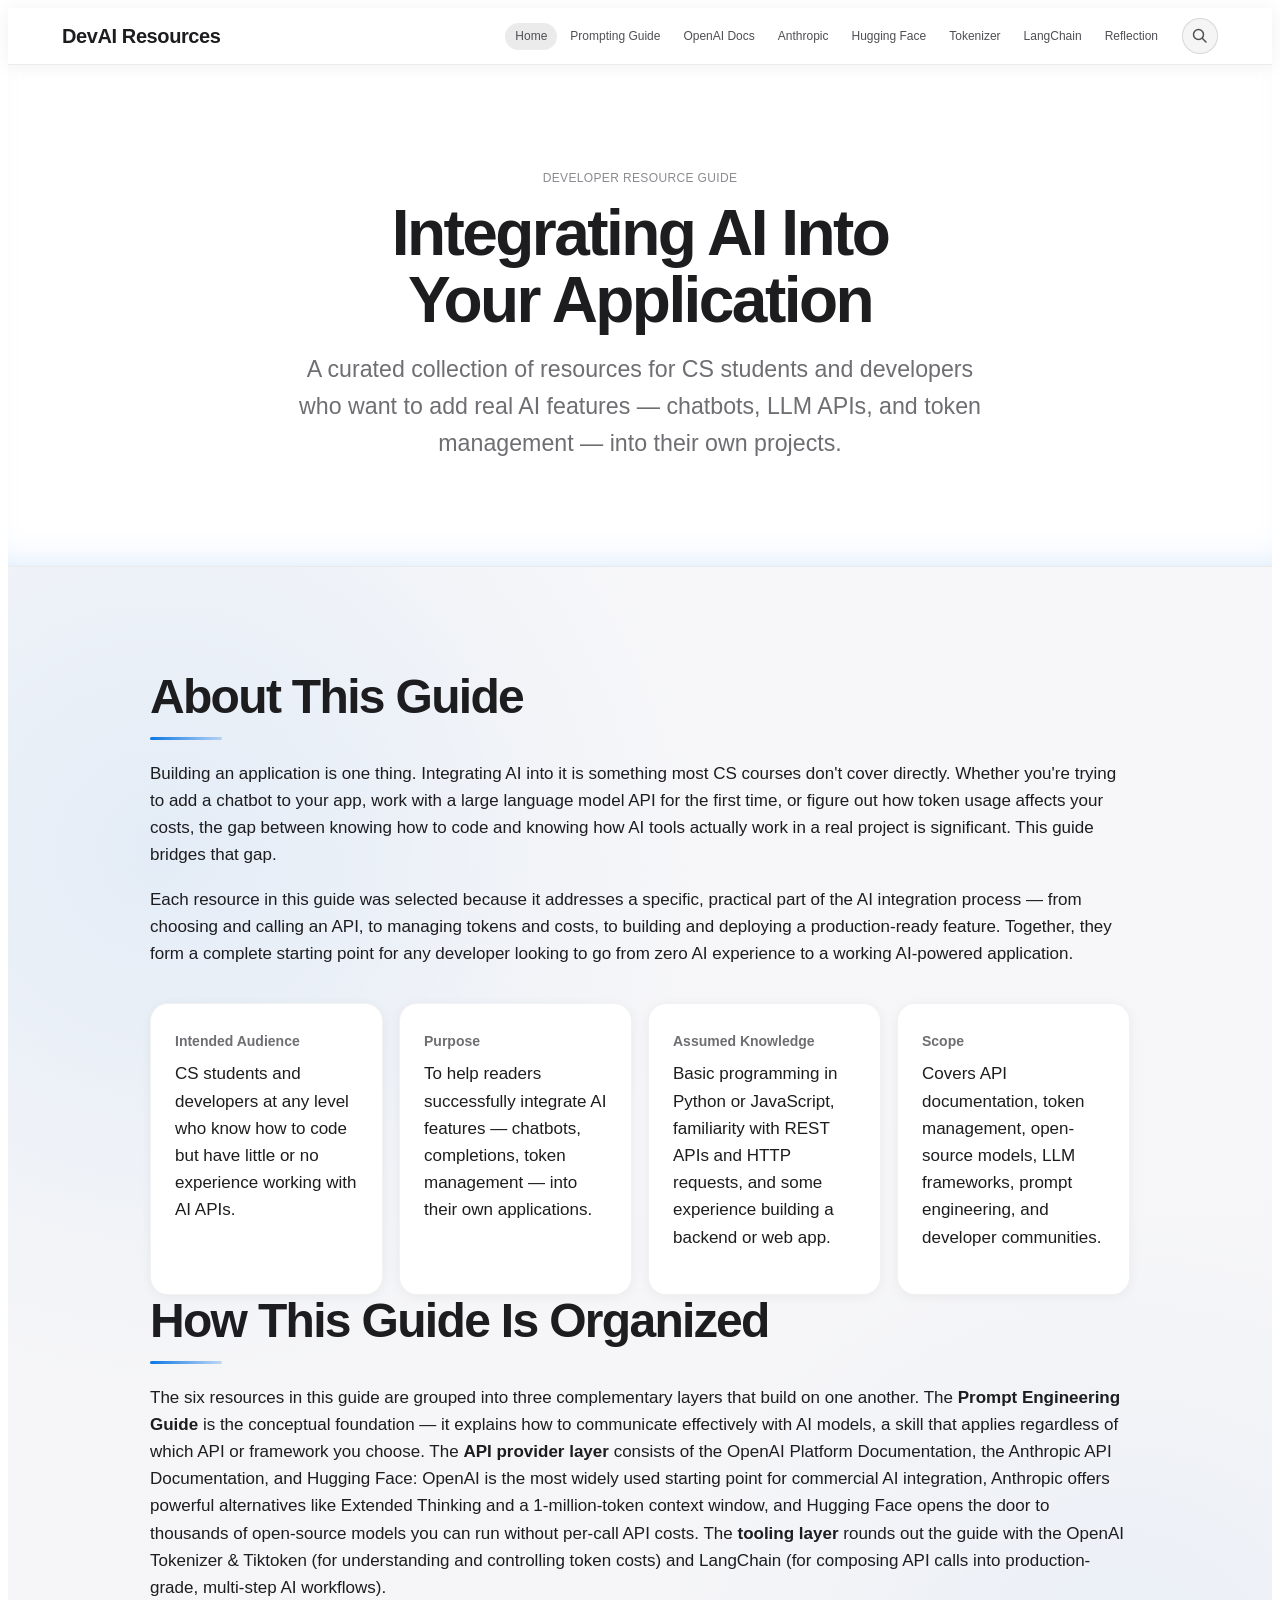
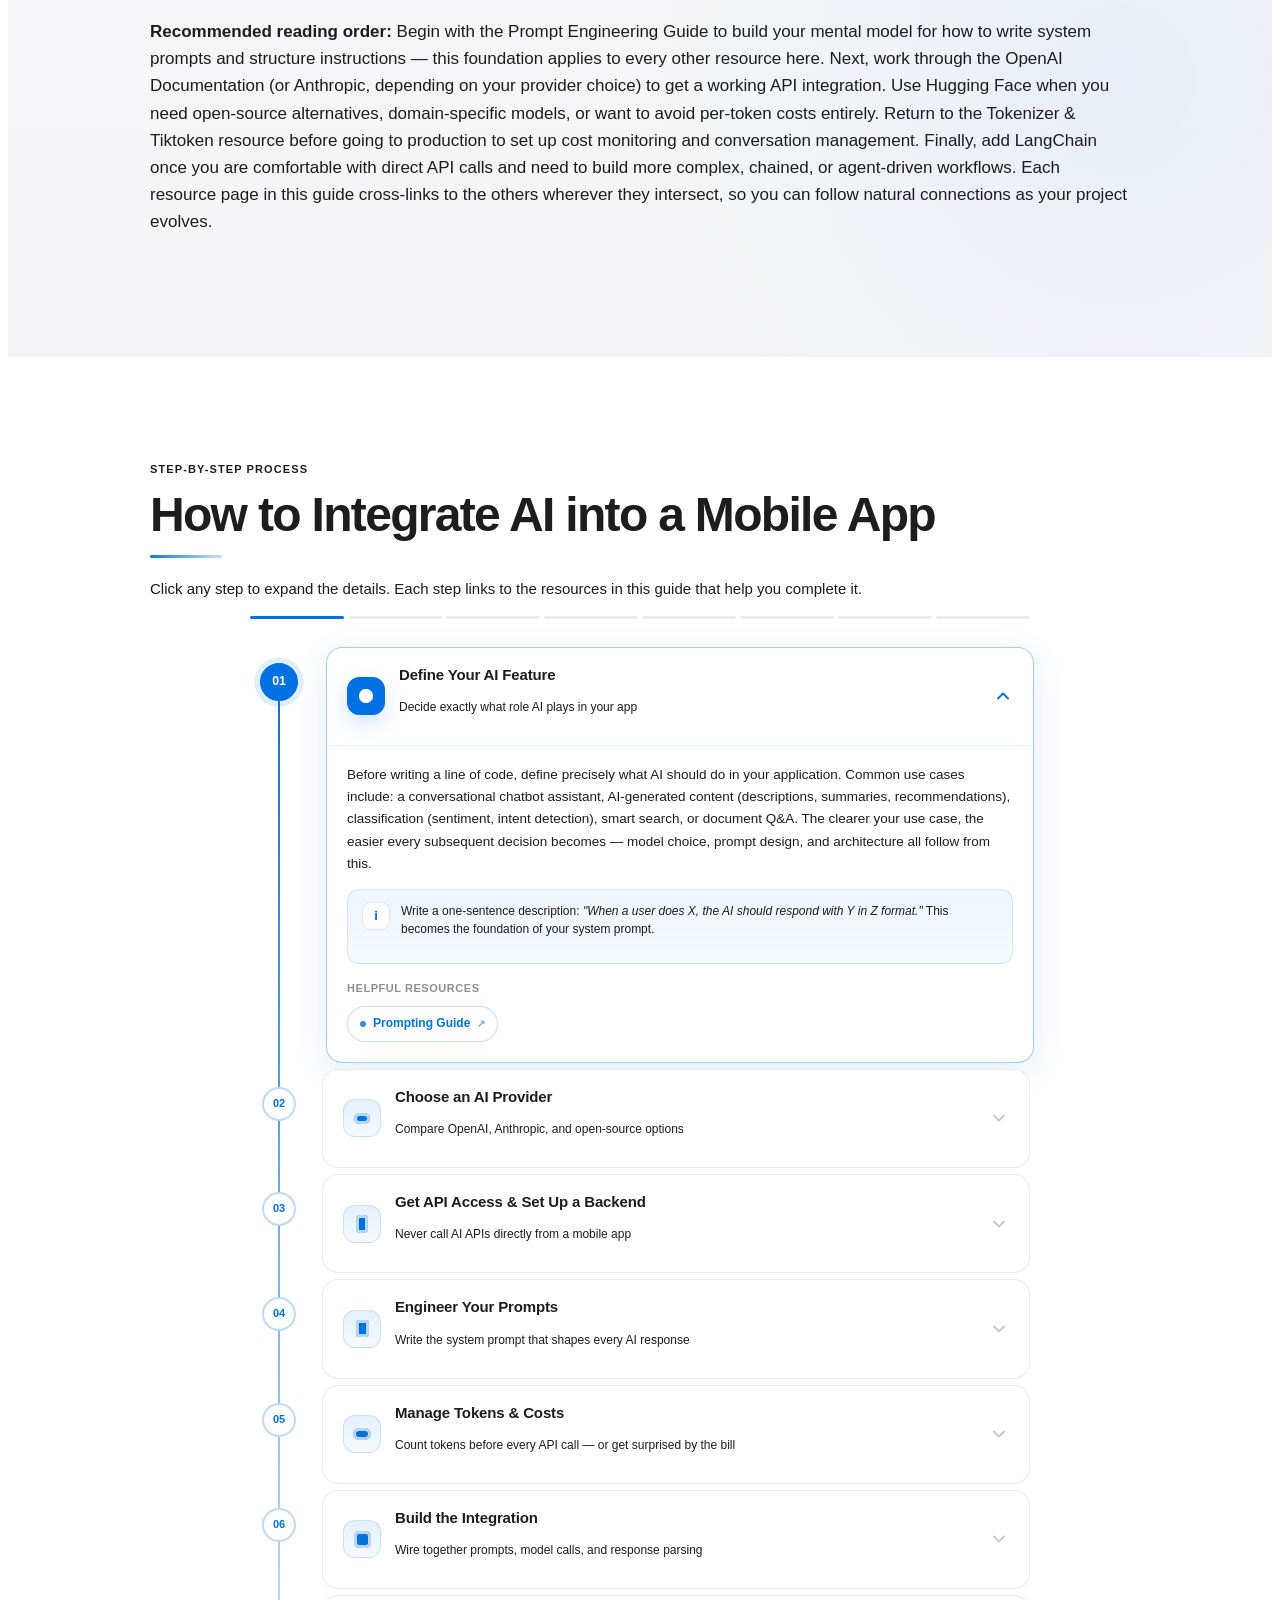
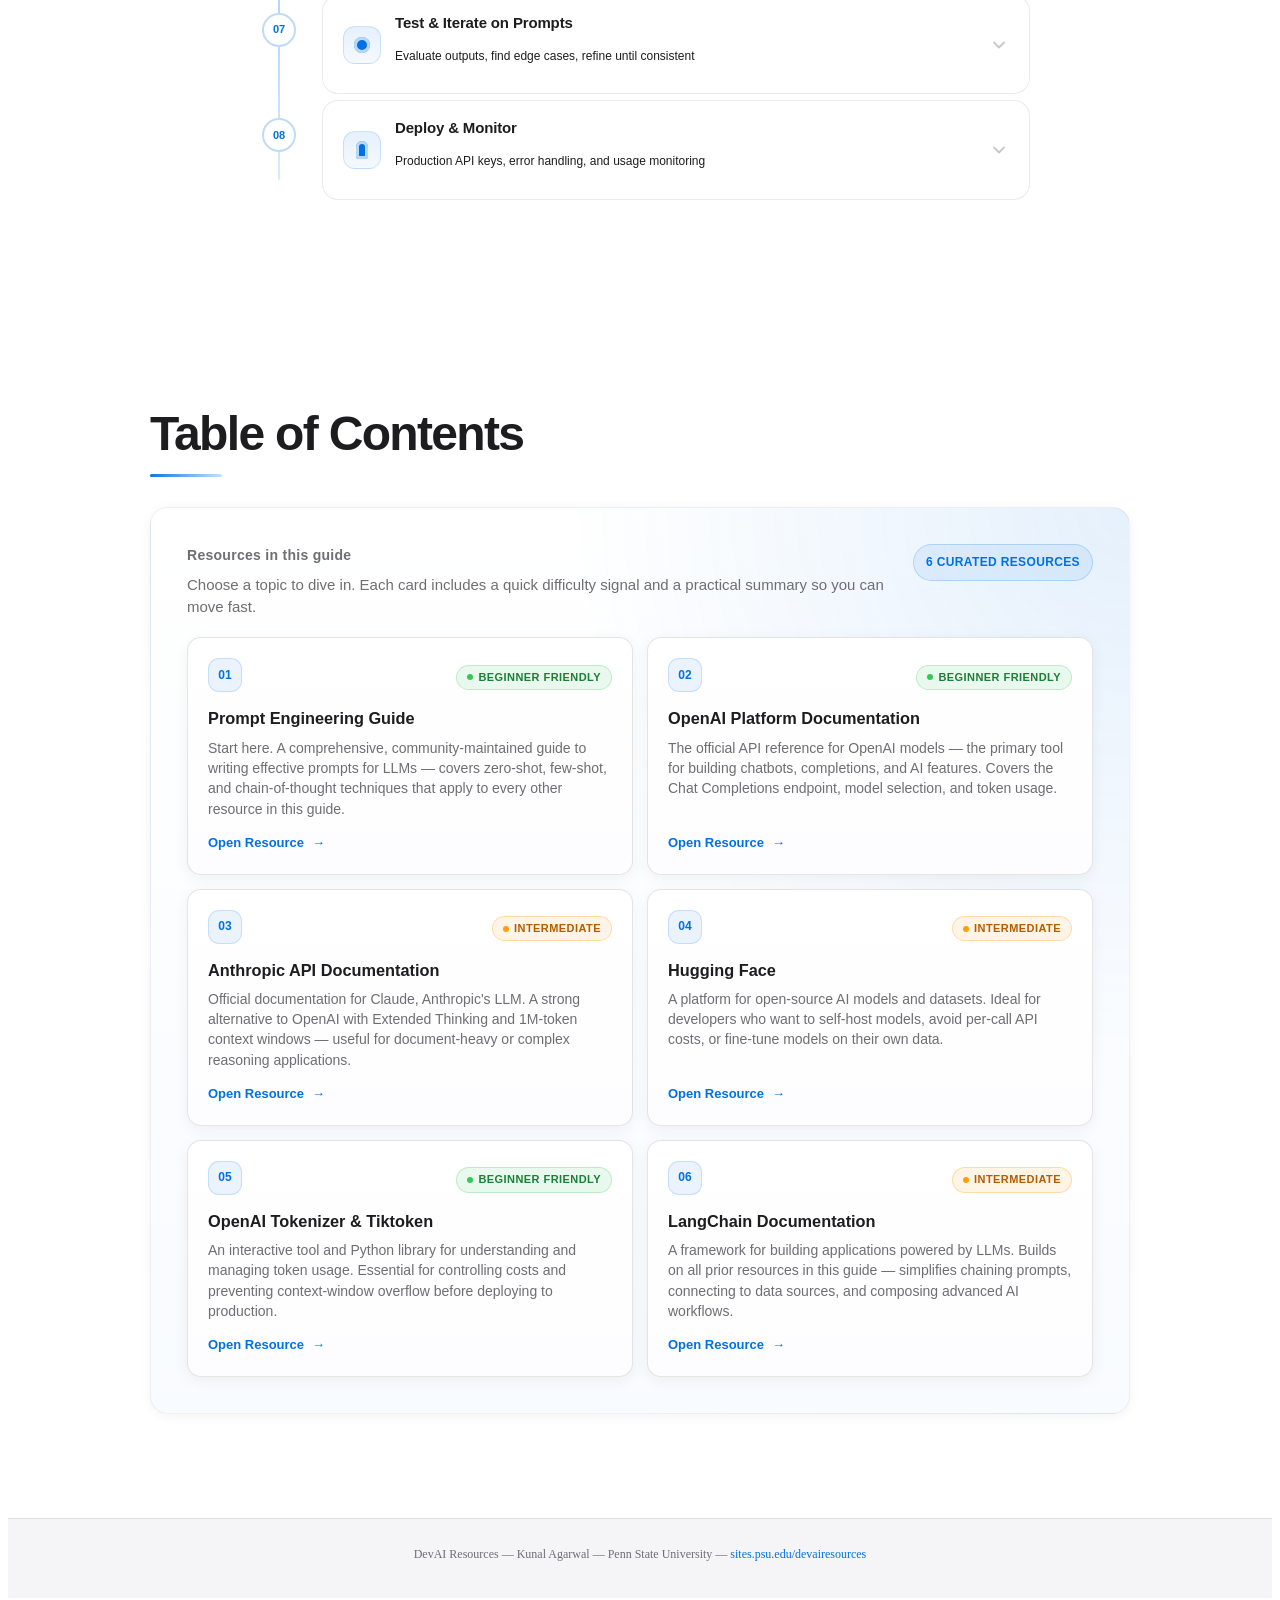
==== commit a13dbb51: "Finalize internet resource guide" ====
--- a/index.html
+++ b/index.html
@@ -21,6 +21,7 @@
           <li><a href="huggingface.html" class="devai-nav__link">Hugging Face</a></li>
           <li><a href="tokenizer.html" class="devai-nav__link">Tokenizer</a></li>
           <li><a href="langchain.html" class="devai-nav__link">LangChain</a></li>
+          <li><a href="reflection.html" class="devai-nav__link">Reflection</a></li>
         </ul>
         <div class="devai-search" id="devaiSearch">
           <button class="devai-search__btn" id="devaiSearchToggle" aria-label="Search" aria-expanded="false">
@@ -182,10 +183,10 @@
               <div class="flow-step__body">
                 <div class="flow-step__body-inner">
                   <div class="flow-step__body-content">
-                    <p class="flow-step__desc"><strong>OpenAI (GPT-5.4)</strong> is the most widely supported choice — excellent performance, large ecosystem, and the easiest APIs to get started with. <strong>Anthropic (Claude Sonnet 4.6)</strong> offers a 1M token context window and Extended Thinking, making it ideal for apps that work with large documents or complex reasoning. <strong>Hugging Face</strong> gives you open-source models you can self-host — no per-token cost, full control, but you manage the infrastructure. For most mobile app projects, OpenAI or Anthropic is the right starting point.</p>
-                    <div class="flow-step__tip">
-                      <span class="flow-step__tip-icon">💡</span>
-                      <p class="flow-step__tip-text">Start with <strong>GPT-5.4 nano or mini</strong> — nano is $0.20/1M tokens and handles most simple tasks well. Only upgrade to the full GPT-5.4 model when output quality genuinely demands it.</p>
+                    <p class="flow-step__desc"><strong>OpenAI</strong> is the most widely supported choice — excellent performance, a large ecosystem, and straightforward APIs for getting started. Use <strong>GPT-5.5</strong> for complex reasoning and coding, or <strong>GPT-5.4 mini/nano</strong> when latency and cost matter more. <strong>Anthropic (Claude Sonnet 4.6)</strong> offers a 1M token context window and Extended Thinking, making it ideal for apps that work with large documents or complex reasoning. <strong>Hugging Face</strong> gives you open-source models you can self-host — no per-token cost, full control, but you manage the infrastructure. For most mobile app projects, OpenAI or Anthropic is the right starting point.</p>
+                    <div class="flow-step__tip">
+                      <span class="flow-step__tip-icon">💡</span>
+                      <p class="flow-step__tip-text">Start with a smaller model such as <strong>GPT-5.4 nano or mini</strong> for simple tasks. Upgrade to GPT-5.5 only when output quality, coding ability, or reasoning depth genuinely demands it.</p>
                     </div>
                     <div class="flow-step__resources">
                       <span class="flow-step__resources-label">Helpful resources</span>
